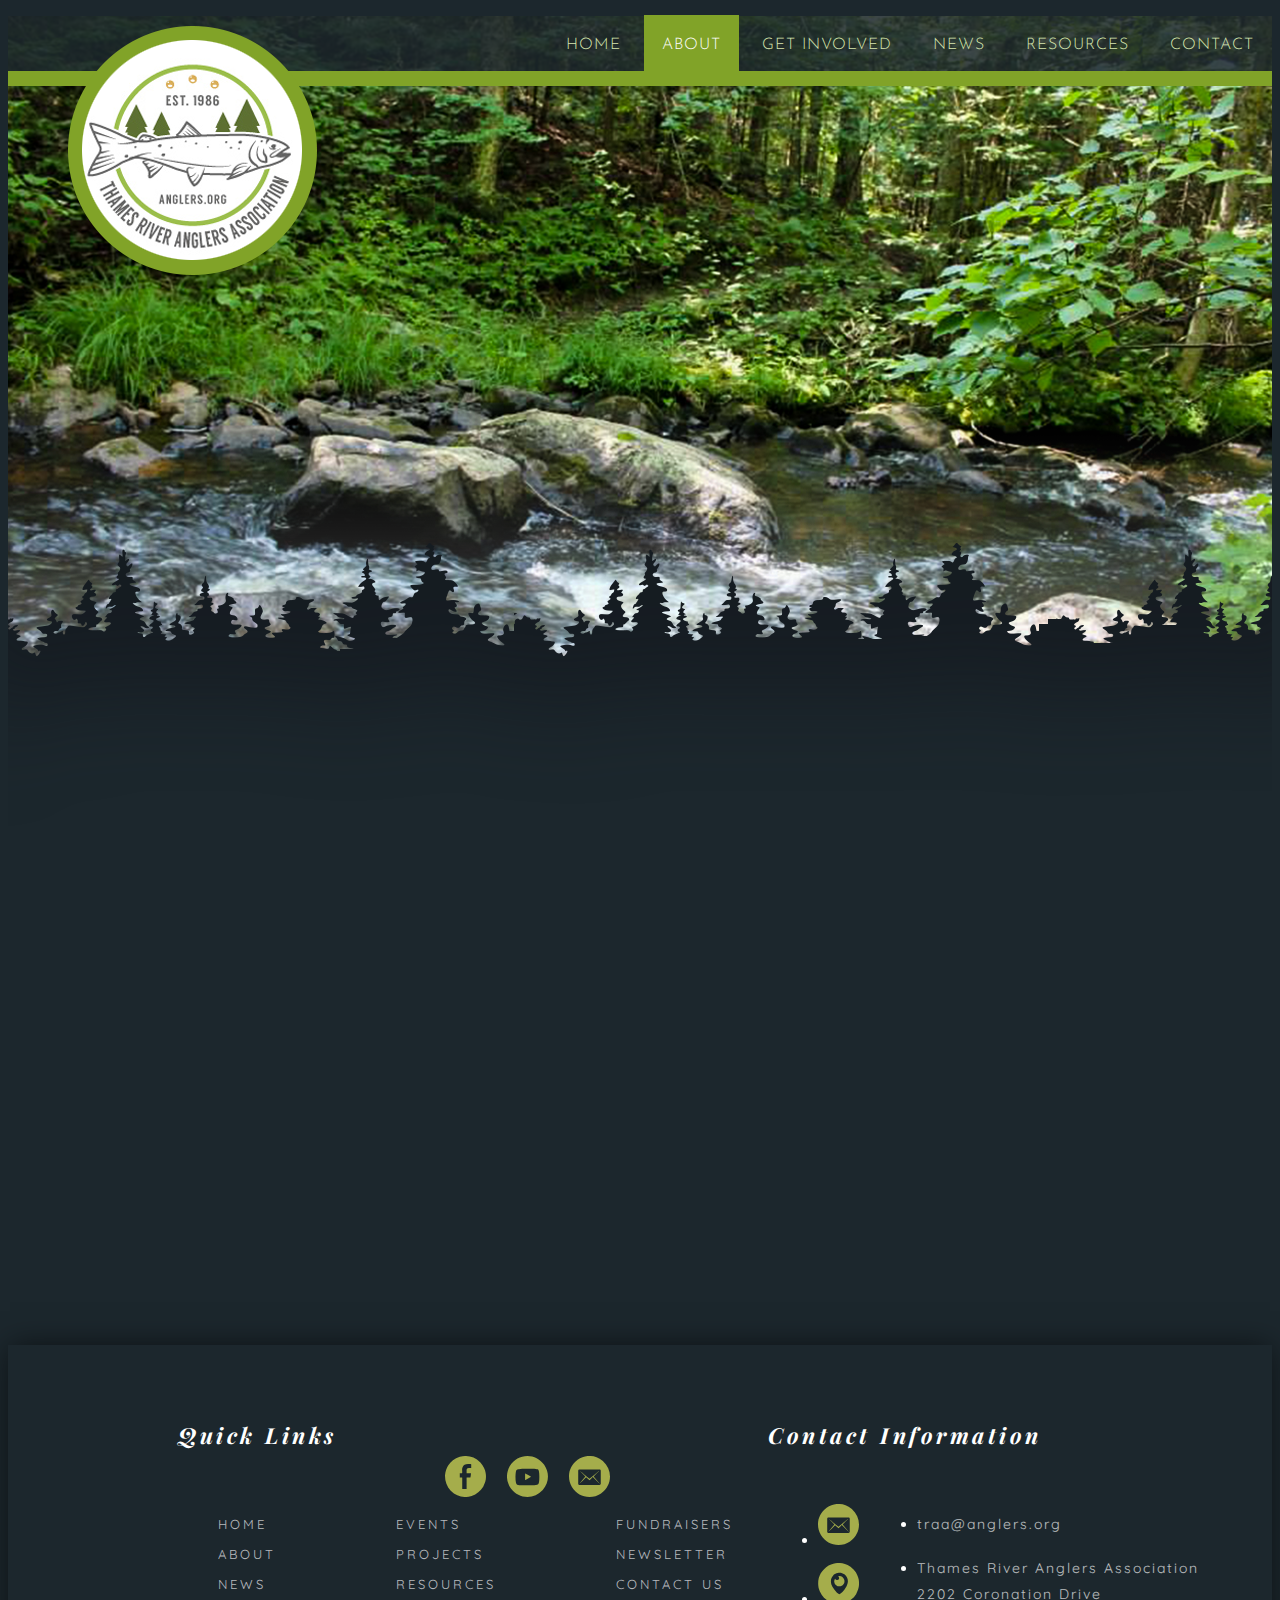
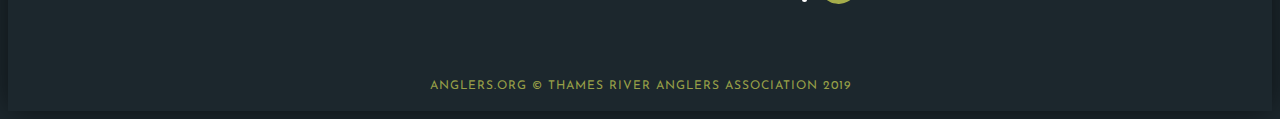
==== about.html @ 7fd0e1c6 "Merge pull request #3 from katehmay/dev.km.headerstyle" ====
<!DOCTYPE html>
<html lang="en">
<head>
  <meta charset="UTF-8">
  <meta name="viewport" content="width=device-width, initial-scale=1.0">
  <meta http-equiv="X-UA-Compatible" content="ie=edge">
  <title>Thames Rives Anglers Association</title>
  <link rel="stylesheet" href="css/reset.css">
  <link href="https://fonts.googleapis.com/css?family=Josefin+Sans:300,400|Montserrat:300,300i|Playfair+Display:400,400i|Quicksand&display=swap" rel="stylesheet">
  <link rel="stylesheet" href="css/main.css">
</head>
<body>
  <main id="wrapper">
    <header id="other-head">
      <div id="logo">
        <a href="index.html"><img src="images/anglers-logo.png" alt="Anglers logo"></a>
      </div>
      <nav id="mainnav">
        <ul>
          <li><a href="index.html">HOME</a><li>
          <li><a href="about.html" class="selected">ABOUT</a><li>
          <li><a href="get-involved.html">GET INVOLVED</a><li>
          <li><a href="news.html">NEWS</a><li>
          <li><a href="resources.html">RESOURCES</a><li>
          <li><a href="contact.html">CONTACT</a><li>
        </ul>
      </nav>
    </header>

    <section id="nextdiv">
      <p class="hidden">
        DELETE MEEEEEEE
      </p>
    </section>

    <footer id="footer" class="clear">
      <section id="footer-info">
        <section id="quicklinks">
          <h3>Quick Links</h3>
          <nav id="sub-social">
            <ul>
              <li><a href="https://www.facebook.com/groups/4TRAA/about/" target="_blank"><img src="images/social/sm-facebook.svg" alt="go to facebook page" width="41" height="41"></a></li>
              <li><a href="https://www.youtube.com/channel/UCSuwqQ-HzLQw-gylALz5YkA" target="_blank"><img src="images/social/sm-youtube.svg" alt="go to youtube page" width="41" height="41"></a></li>
              <li><a href="mailto: traa@anglers.org" target="_blank"><img src="images/social/sm-email.svg" alt="email us" width="41" height="41"></a></li>
            </ul>
          </nav>
          <nav id="sub-nav">
            <div id="sub-nav-1">
              <ul>
                <li><a href="index.html">HOME</a></li>
                <li><a href="about.html">ABOUT</a></li>
                <li><a href="news.html">NEWS</a></li>
              </ul>
            </div>
            <div id="sub-nav-2">
              <ul>
                <li><a href="#">EVENTS</a></li>
                <li><a href="get-involved.html">PROJECTS</a></li>
                <li><a href="resources.html">RESOURCES</a></li>
              </ul>
            </div>
            <div id="sub-nav-3">
              <ul>
                <li><a href="#">FUNDRAISERS</a></li>
                <li><a href="#">NEWSLETTER</a></li>
                <li><a href="contact.html">CONTACT US</a></li>
              </ul>
            </div>
          </nav>
        </section>
        <section id="sub-contact">
          <h3>Contact Information</h3>
          <div id="sub-contact-0">
            <div id="sub-contact-1">
              <ul>
                <li><a href="mailto: traa@anglers.org" target="_blank"><img src="images/social/sm-email.svg" height="41" width="41"></a></li>
                <li><a href="https://www.google.com/maps/place/790+Southdale+Rd+E,+London,+ON+N6E+1A8/@42.9455737,-81.2215785,17z/data=!3m1!4b1!4m5!3m4!1s0x882ef3b01c9e9983:0x84558efdb9f3a3a1!8m2!3d42.9455737!4d-81.2193898" target="blank"><img src="images/social/sm-address.svg" height="41" width="41"></a></li>
              </ul>
            </div>
            <div id="sub-contact-2">
              <ul>
                <li><p>traa@anglers.org</p></li>
                <li><p>Thames River Anglers Association<br>2202 Coronation Drive</p></li>
              </ul>
            </div>
          </div>
        </section>
      </section>
      <section id="copyright" class="clear">
        <p>ANGLERS.ORG © THAMES RIVER ANGLERS ASSOCIATION 2019</p>
      </section>

    </footer>
  </main>
  <script src="js/main.js"></script>
</body>
</html>
---- css/main.css ----
@import url('https://fonts.googleapis.com/css?family=Josefin+Sans:300,400|Montserrat:300,300i|Playfair+Display:400,400i|Quicksand&display=swap');

/*      DEFAULT STYLING      */

body{
font-family: 'Quicksand', sans-serif;
font-size:16px;
letter-spacing:1px;
line-height:26px;
background-color:#1c272d;
}

.hidden{
  visibility:hidden;
}

.clear {
  content: "";
  display: table;
  clear: both;
}

#wrapper{
  width:100%;
}

/*      MAIN TYPOGRAPHY STYLING      */

h1{
  text-align:center;
  font-family: 'Josefin Sans', sans-serif;
  color:#fff;
  font-size:33px;
  letter-spacing:3px;
  font-weight:300;
  padding-bottom:3px;
}

h2{
  text-align:center;
  font-family: 'Playfair Display', serif;
  font-size:24px;
  line-height:32px;
  letter-spacing:4px;
  color:#fff;
  padding-top:5px;
  padding-bottom:35px;
}

.h2-italics{font-style:italic;}

h3{
  font-family: 'Playfair Display', serif;
  color:#fff;
  font-size:22px;
  letter-spacing:3.5px;
  font-style:italic;
}

.drop-cap{
  font-family: 'Playfair Display', serif;
  color:#6a757b;
  font-size:88px;
  line-height:70px;
  float:left;
  margin:0 10px 0 0;
}

#mainnav a, #mainnav a:visited{
  font-family:'Josefin Sans', sans-serif;
  font-weight:300;
  color:#d8e7af;
  text-decoration:none;
  padding-top:22px;
  padding-bottom:18px;
  padding-left:18px;
  padding-right:18px;
  margin:0;
}

#mainnav a:hover{
  color:#fff;
  background-color:rgba(129, 163, 40, .65);
  transition: 0.5s;
}

#mainnav a.selected{
  color:#fff;
  background-color:#81a328;
}

#sub-nav a{
  text-decoration:none;
  font-size:13px;
  letter-spacing:3px;
  line-height:30px;
  color:#dfdfe0;
  opacity:0.8;
}

#sub-nav a:hover{
  opacity:1;
  transition:0.5s
}

/*      HEADER STYLING      */

#index-head{
  background-image:url('../images/index-header-img.png');
  background-position: center;
  background-repeat: no-repeat;
  background-size: cover;
  height:1055px;
}

#other-head{
  background-image:url('../images/other-header-img.png');
  background-position: center;
  background-repeat: no-repeat;
  background-size: cover;
  height:813px;
}

#logo{
  margin-top:10px;
  margin-left:60px;
  margin-bottom:55px;
  float:left;
}
#mainnav{
  height:55px;
  background-color: rgba(28, 39, 45, .85);
  border-bottom-style: solid;
  border-bottom-width:15px;
  border-bottom-color:#81a328;
}

#mainnav ul{
  text-align:right;
  padding-top:14px;
  padding-bottom:11px;
}

#mainnav li{
  display:inline;
}

#tagline{
  margin:0 auto;
  height:265px;
  width:900px;
  margin-bottom:95px;
  background-color:rgb(2, 87, 80, .85);
  -webkit-box-shadow: 0px 0px 20px -2px rgba(0,0,0,0.8);
  -moz-box-shadow: 0px 0px 20px -2px rgba(0,0,0,0.8);
  box-shadow: 0px 0px 20px -2px rgba(0,0,0,0.8);
}

#tagline-info{
  margin:18px;
  padding-top:40px;
  border-style:dashed;
  border-width:2px;
  border-color:#7aa5a2;
}

#tag-body{
  font-family:'Montserrat', sans-serif;
  font-style:italic;
  color:#b9c7c4;
  margin:0 auto;
  width:675px;
  text-align:center;
  padding-bottom:30px;
}

#nextdiv{
  height:500px;
}

#footer{
  width:100%;
  height:325px;
  background-color:#1c272d;
  -webkit-box-shadow: 0px 0px 30px -2px rgba(0,0,0,0.6);
  -moz-box-shadow: 0px 0px 30px -2px rgba(0,0,0,0.6);
  box-shadow: 0px 0px 30px -2px rgba(0,0,0,0.6);
}

#footer-info{  display:flex; }

#quicklinks{
  width:440px;
  margin-left:170px;
  margin-top:55px;
}

#sub-social{
  margin-top:-30px;
  float:right;
}

#sub-social li{
  display:inline;
  padding-right:8px;
  padding-left:8px;
}

#sub-social a:hover, #sub-contact a:hover{
  opacity:0.5;
  transition:0.5s;
}

#sub-nav{
  margin-top:45px;
  display:flex;
}

#sub-nav li{
  display:inline;
}

#sub-nav-1, #sub-nav-2{
  padding-right:80px;
}

#sub-contact{
  margin-top:55px;
  margin-left:150px;
}

#sub-contact-0{
  display:flex;
}

#sub-contact p{
  opacity:0.7;
}

#sub-contact-1 ul{
  margin-top:34px;
  margin-left:10px;
}
#sub-contact-0 ul{
  font-size:14px;
  letter-spacing:2px;
  color:#fff;
}

#sub-contact-2 ul{
  margin-top:41px;
  margin-left:18px;
}
#sub-contact-1 li{
  margin-bottom:10px;
}
#sub-contact-2 li{
  margin-bottom:18px;
}

#copyright{
  margin:0 auto;
  margin-top:35px;
  text-align:center;
  width:900px;
  font-family:'Josefin Sans', sans-serif;
  font-size:12px;
  color:#a5ad4b;
  opacity:0.9;
}
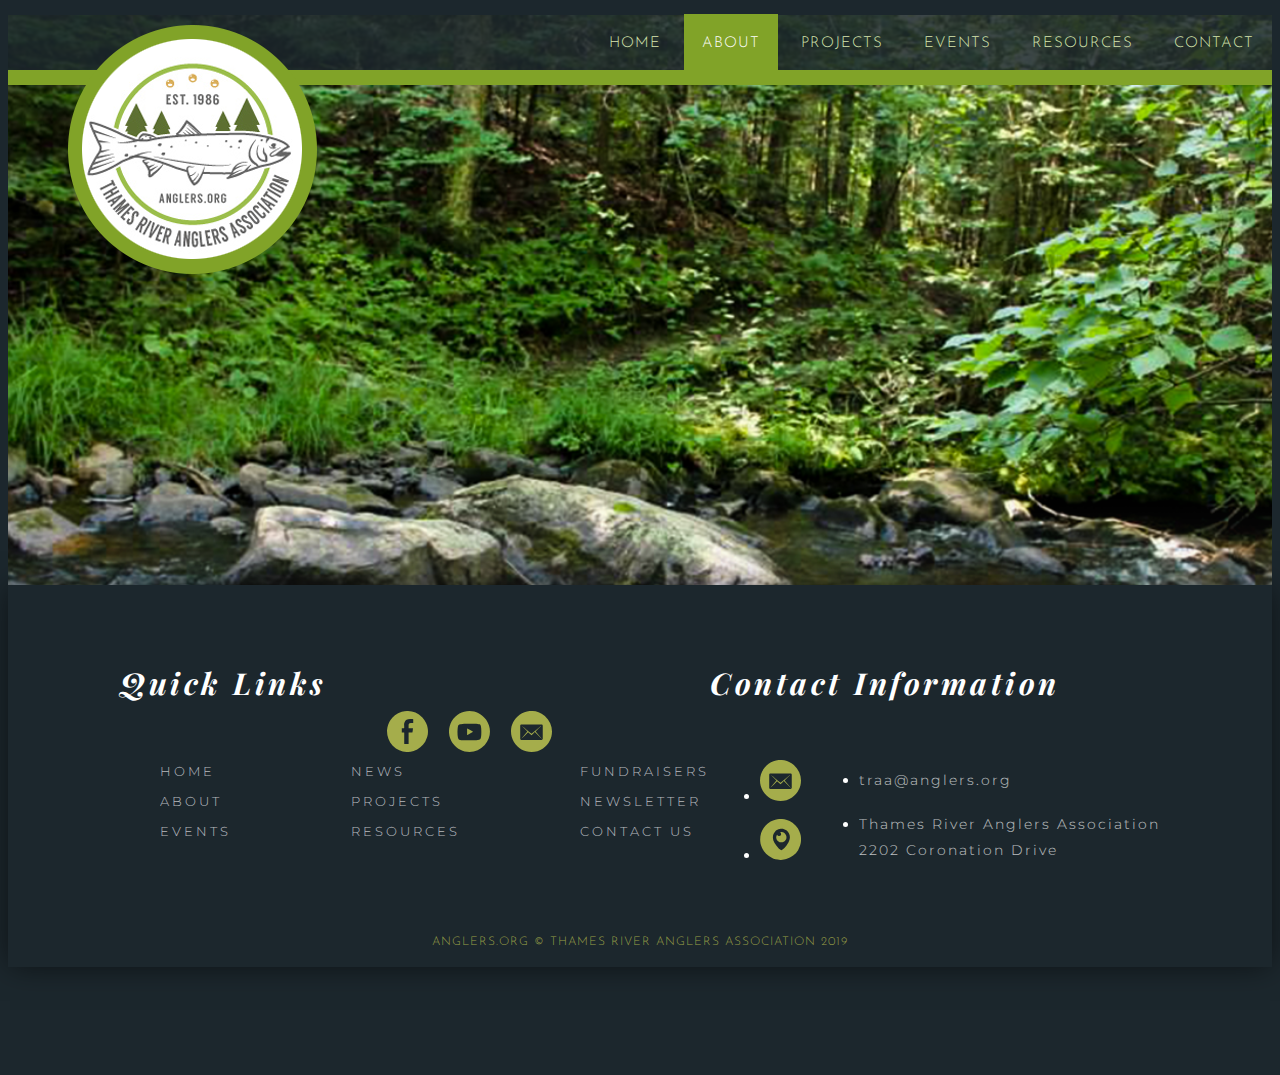
==== commit ed3e9b5a: "Merge pull request #8 from katehmay/dev.km.resources" ====
--- a/about.html
+++ b/about.html
@@ -4,28 +4,30 @@
   <meta charset="UTF-8">
   <meta name="viewport" content="width=device-width, initial-scale=1.0">
   <meta http-equiv="X-UA-Compatible" content="ie=edge">
-  <title>Thames Rives Anglers Association</title>
+  <title>Thames River Anglers Association</title>
   <link rel="stylesheet" href="css/reset.css">
-  <link href="https://fonts.googleapis.com/css?family=Josefin+Sans:300,400|Montserrat:300,300i|Playfair+Display:400,400i|Quicksand&display=swap" rel="stylesheet">
+  <link href="https://fonts.googleapis.com/css?family=Josefin+Sans:300,400|Montserrat:300,300i,400|Playfair+Display:400,400i&display=swap" rel="stylesheet">
   <link rel="stylesheet" href="css/main.css">
 </head>
+
 <body>
   <main id="wrapper">
-    <header id="other-head">
-      <div id="logo">
-        <a href="index.html"><img src="images/anglers-logo.png" alt="Anglers logo"></a>
-      </div>
-      <nav id="mainnav">
-        <ul>
-          <li><a href="index.html">HOME</a><li>
-          <li><a href="about.html" class="selected">ABOUT</a><li>
-          <li><a href="get-involved.html">GET INVOLVED</a><li>
-          <li><a href="news.html">NEWS</a><li>
-          <li><a href="resources.html">RESOURCES</a><li>
-          <li><a href="contact.html">CONTACT</a><li>
-        </ul>
-      </nav>
-    </header>
+    <h1 class="hidden">Thames River Anglers Association</h1>
+    <div id="header-wrapper">
+      <header id="other-head">
+        <div id="logo">
+          <a href="index.html"><img src="images/anglers-logo.png" alt="Anglers logo"></a>
+        </div>
+        <nav id="mainnav">
+          <ul>
+            <li><a href="index.html">HOME</a></li>
+            <li><a href="about.html" class="selected">ABOUT</a></li>
+            <li><a href="projects.html">PROJECTS</a></li>
+            <li><a href="events.html">EVENTS</a></li>
+            <li><a href="resources.html">RESOURCES</a></li>
+            <li><a href="contact.html">CONTACT</a></li>
+          </ul>
+        </nav>
 
     <section id="nextdiv">
       <p class="hidden">
@@ -34,10 +36,13 @@
     </section>
 
     <footer id="footer" class="clear">
+      <h1 class="hidden">Footer</h1>
       <section id="footer-info">
+        <h1 class="hidden">sFooter Information</h1>
         <section id="quicklinks">
           <h3>Quick Links</h3>
           <nav id="sub-social">
+            <h1 class="hidden">Social Footer Nav</h1>
             <ul>
               <li><a href="https://www.facebook.com/groups/4TRAA/about/" target="_blank"><img src="images/social/sm-facebook.svg" alt="go to facebook page" width="41" height="41"></a></li>
               <li><a href="https://www.youtube.com/channel/UCSuwqQ-HzLQw-gylALz5YkA" target="_blank"><img src="images/social/sm-youtube.svg" alt="go to youtube page" width="41" height="41"></a></li>
@@ -45,17 +50,18 @@
             </ul>
           </nav>
           <nav id="sub-nav">
+            <h1 class="hidden">Pages Footer Nav</h1>
             <div id="sub-nav-1">
               <ul>
                 <li><a href="index.html">HOME</a></li>
                 <li><a href="about.html">ABOUT</a></li>
-                <li><a href="news.html">NEWS</a></li>
+                <li><a href="events.html">EVENTS</a></li>
               </ul>
             </div>
             <div id="sub-nav-2">
               <ul>
-                <li><a href="#">EVENTS</a></li>
-                <li><a href="get-involved.html">PROJECTS</a></li>
+                <li><a href="#">NEWS</a></li>
+                <li><a href="projects.html">PROJECTS</a></li>
                 <li><a href="resources.html">RESOURCES</a></li>
               </ul>
             </div>
@@ -87,9 +93,9 @@
         </section>
       </section>
       <section id="copyright" class="clear">
+        <h1 class="hidden">Copyright</h1>
         <p>ANGLERS.ORG © THAMES RIVER ANGLERS ASSOCIATION 2019</p>
       </section>
-
     </footer>
   </main>
   <script src="js/main.js"></script>
--- a/css/main.css
+++ b/css/main.css
@@ -1,18 +1,17 @@
-@import url('https://fonts.googleapis.com/css?family=Josefin+Sans:300,400|Montserrat:300,300i|Playfair+Display:400,400i|Quicksand&display=swap');
+@import url('https://fonts.googleapis.com/css?family=Josefin+Sans:300,400|Montserrat:300,300i,700|Playfair+Display:300,300i,400,400i&display=swap');
 
 /*      DEFAULT STYLING      */
 
 body{
-font-family: 'Quicksand', sans-serif;
-font-size:16px;
+font-family: 'Montserrat', sans-serif;
+font-size:15px;
+font-weight:300;
 letter-spacing:1px;
 line-height:26px;
 background-color:#1c272d;
 }
 
-.hidden{
-  visibility:hidden;
-}
+.hidden{ display:none; }
 
 .clear {
   content: "";
@@ -20,9 +19,7 @@
   clear: both;
 }
 
-#wrapper{
-  width:100%;
-}
+#wrapper{ width:100%; background-color:#fff;}
 
 /*      MAIN TYPOGRAPHY STYLING      */
 
@@ -30,16 +27,16 @@
   text-align:center;
   font-family: 'Josefin Sans', sans-serif;
   color:#fff;
-  font-size:33px;
+  font-size:36px;
   letter-spacing:3px;
   font-weight:300;
-  padding-bottom:3px;
+  padding-bottom:10px;
 }
 
 h2{
   text-align:center;
   font-family: 'Playfair Display', serif;
-  font-size:24px;
+  font-size:28px;
   line-height:32px;
   letter-spacing:4px;
   color:#fff;
@@ -47,14 +44,23 @@
   padding-bottom:35px;
 }
 
-.h2-italics{font-style:italic;}
+.h2-italics{ font-style:italic; }
 
 h3{
+  text-align:center;
   font-family: 'Playfair Display', serif;
-  color:#fff;
-  font-size:22px;
+  color:#1c272d;
+  font-size:36px;
+  letter-spacing:3.5px;
+}
+
+h4{
+  font-family: 'Playfair Display', serif;
+  color:#1c272d;
+  font-size:30px;
   letter-spacing:3.5px;
   font-style:italic;
+  margin-bottom:25px;
 }
 
 .drop-cap{
@@ -66,28 +72,368 @@
   margin:0 10px 0 0;
 }
 
+.aside-txt{
+  color:#fff;
+  font-size:18px;
+  font-family:'Montserrat', sans-serif;
+  font-style:italic;
+  letter-spacing:2px;
+  line-height:29px;
+}
+
+a, a:link, a:visited, a:hover{ color:#71bdb6; text-decoration:none; }
+
+.traa-button{
+  margin-top:25px;
+  margin-bottom:25px;
+  width:130px;
+  height:35px;
+  background-color:#81a328;
+  font-family:'Montserrat', sans-serif;
+  font-size:14px;
+  font-weight:700;
+  letter-spacing:1px;
+  border:none;
+  color:#fff;
+}
+
+.traa-button:hover{ transition:0.5s; background-color:#01675f; }
+
+#newsletter-button{
+  margin-top:25px;
+  margin-bottom:25px;
+  width:210px;
+  height:70px;
+  background-color:#81a328;
+  font-family:'Josefin Sans', sans-serif;
+  font-size:24px;
+  letter-spacing:2px;
+  border:none;
+  color:#fff;
+}
+
+#newsletter-button:hover{ transition:0.5s; background-color:#01675f; }
+
+/*              MAIN HEADER HERE               */
+
+#index-head{
+  background-image:url('../images/index-header-img.png');
+  background-position: center;
+  background-repeat: no-repeat;
+  background-size: cover;
+  height:1055px;
+}
+
+#other-head{
+  background-image:url('../images/other-header-img.png');
+  background-position: center;
+  background-repeat: no-repeat;
+  background-size: cover;
+}
+
+#header-wrapper{ background-color:#1c272d; padding-bottom:100px; }
+
+#logo{ margin:10px 0 55px 60px; float:left; }
+
+#mainnav{
+  height:55px;
+  background-color: rgba(28, 39, 45, .85);
+  border-bottom-style: solid;
+  border-bottom-width:15px;
+  border-bottom-color:#81a328;
+}
+
 #mainnav a, #mainnav a:visited{
   font-family:'Josefin Sans', sans-serif;
   font-weight:300;
   color:#d8e7af;
   text-decoration:none;
-  padding-top:22px;
-  padding-bottom:18px;
-  padding-left:18px;
-  padding-right:18px;
+  padding:22px 18px 19px 18px;
   margin:0;
+  opacity:1;
 }
 
 #mainnav a:hover{
   color:#fff;
-  background-color:rgba(129, 163, 40, .65);
+  background-color:rgba(129, 163, 40, .85);
   transition: 0.5s;
 }
 
-#mainnav a.selected{
-  color:#fff;
+#mainnav a.selected{ color:#fff; background-color:#81a328; }
+
+#mainnav ul{
+  text-align:right;
+  padding-top:14px;
+  padding-bottom:11px;
+}
+
+#mainnav li{ display:inline; }
+
+#page-info-bg{
+  margin:0 auto;
+  width:900px;
+  background-color:rgb(2, 87, 80, .85);
+  -webkit-box-shadow: 0px 0px 20px -2px rgba(0,0,0,0.8);
+  -moz-box-shadow: 0px 0px 20px -2px rgba(0,0,0,0.8);
+  box-shadow: 0px 0px 20px -2px rgba(0,0,0,0.8);
+}
+
+#page-info{
+  margin:18px;
+  padding-top:40px;
+  border-style:dashed;
+  border-width:2px;
+  border-color:#7aa5a2;
+}
+
+#page-body{
+  font-family:'Montserrat', sans-serif;
+  font-style:italic;
+  color:#b9c7c4;
+  margin:0 auto;
+  width:675px;
+  text-align:center;
+  padding-bottom:30px;
+}
+
+#nextdiv{ height:500px; }
+
+
+/*          EVENTS PAGE STARTS HERE        */
+
+#events-upcoming{
+  margin:0 auto;
+  width:1150px;
+  background-color:#fff;
+  padding-top:50px;
+}
+
+#events-new{
+  margin:0 auto;
+  margin-top:70px;
+  width:1050px;
+  display:flex;
+  flex-wrap:wrap;
+  justify-content:space-between;
+}
+
+#events-new .aside-txt{
+  color:#000;
+  font-size:14px;
+  margin-bottom:15px;
+}
+
+.events{ width:500px; margin-bottom:80px; }
+
+.events-img{ margin-bottom:25px; text-align:center; }
+
+.events-txt{ padding-left:30px; padding-right:10px; }
+
+.events-past-h3{
+  padding-top:70px;
+  padding-bottom:70px;
+  background-color:#1a4351;
+}
+
+.events-past-h3 h3{ color:#fff; }
+
+.events-past-nav{
+  text-align:center;
   background-color:#81a328;
-}
+  padding-top:25px;
+  padding-bottom:25px;
+}
+
+.events-past-nav li{
+  padding-left:30px;
+  padding-right:30px;
+  display:inline;
+}
+
+.events-past-nav a, a:visited, a:after{
+  font-family:'Josefin Sans', sans-serif;
+  font-size:20px;
+  letter-spacing:1px;
+  color:#fff;
+  text-decoration:none;
+}
+
+.events-past-nav a:hover{ opacity:0.5; transition:0.3s; }
+
+.past-column{
+  margin:0 auto;
+  padding-top:85px;
+  width:980px;
+  display:flex;
+  flex-wrap:wrap;
+  justify-content:center;
+}
+
+.past-img{ width:400px; height:290px; }
+
+.past-txt{ width:515px; margin:0 15px 65px 30px; }
+
+#events-past .aside-txt{
+  color:#000;
+  font-size:14px;
+  margin-bottom:15px;
+  margin-top:-5px;
+}
+
+/*          RESOURCES PAGE STARTS HERE        */
+
+.resources p{ padding-top:15px; padding-bottom:15px;}
+
+.resources a,.resources a:link, .resources a:visited {
+  color:#00746b;
+  font-size:17px;
+  text-decoration:underline;
+  text-underline-position:under;
+}
+
+.resources a:hover{ transition:none; color:#71bdb6;}
+
+.resources h2 {
+  color:#1c272d;
+  text-align:left;
+  font-style:italic;
+}
+
+#resource-conserve{
+  margin:0 auto;
+  width:850px;
+  background-color:#fff;
+  padding:50px 150px 30px 150px;
+}
+
+#resource-fishing{
+  margin:0 auto;
+  width:850px;
+  background-color:#fff;
+  padding:0 150px 25px 150px;
+}
+
+#resources-links{
+  margin:0 auto;
+  padding-top:15px;
+  padding-bottom:50px;
+  width:1050px;
+  display:flex;
+  justify-content:space-between;
+}
+
+#resource-authorities, #resource-governmental, #resource-retailers{ width:300px; margin:0 auto;}
+
+#resource-nl-info{
+  background-color:#1c272d;
+  padding-top:80px;
+  padding-bottom:60px;
+}
+
+#resource-newsletter{
+  background-image:url('../images/newsletter-bg.jpg');
+  background-size:cover;
+  background-repeat:no-repeat;
+  text-align:center;
+  height:260px;
+  padding-top:85px;
+  padding-bottom:60px;
+}
+
+#resource-nl-past{
+  margin:0 auto;
+  width:1050px;
+  padding:60px 0 60px 0;
+}
+
+#resource-nl-past h2{ color:#1c272d; padding-bottom:30px;}
+
+#resource-nl-past p{
+  margin:0 auto;
+  width:700px;
+  text-align:center;
+}
+
+#resource-nl-archive{
+  width:1050px;
+  display:flex;
+  justify-content:space-between;
+  flex-wrap:wrap;
+}
+
+.newsletter-archive{
+  padding-top:60px;
+}
+
+.newsletter-archive h5{
+  text-align:center;
+  font-style:'Montserrat', sans-serif;
+  font-size:20px;
+  color:#fff;
+  background-color:#1c272d;
+  width:318px;
+  padding-top:5px;
+  padding-bottom:5px;
+}
+
+#nl-arch-links{
+  font-style:'Montserrat', sans-serif;
+  font-size:17px;
+  color:#fff;
+  background-color:#00746b;
+  padding:20px 35px 20px 35px;
+  margin-top:10px;
+  margin-bottom:10px;
+  float:left;
+}
+
+#nl-arch-links a{ color:#fff; }
+#nl-arch-links a:hover{ opacity:0.5; transition:0.5s; }
+
+.nl-short-1{ width:59px; }
+.nl-short-2{ width:119px; }
+.nl-long{ width:248px; }
+
+/*          FOOTER BEGINS HERE        */
+
+#footer{
+  margin:0 auto;
+  width:100%;
+  height:325px;
+  background-color:#1c272d;
+  -webkit-box-shadow: 0px 0px 30px -2px rgba(0,0,0,0.6);
+  -moz-box-shadow: 0px 0px 30px -2px rgba(0,0,0,0.6);
+  box-shadow: 0px 0px 30px -2px rgba(0,0,0,0.6);
+}
+
+#footer h3{
+  text-align:left;
+  font-family: 'Playfair Display', serif;
+  color:#fff;
+  font-size:30px;
+  letter-spacing:3.5px;
+  font-style:italic;
+}
+
+#footer-info{
+  margin:0 auto;
+  display:flex;
+  justify-content:center;
+}
+
+#quicklinks{ width:440px; margin-top:55px; }
+
+#sub-social{ margin-top:-30px; float:right; }
+
+#sub-social li{
+  display:inline;
+  padding-right:8px;
+  padding-left:8px;
+}
+
+#sub-social a:hover, #sub-contact a:hover{ opacity:0.5; transition:0.5s; }
+
+#sub-nav{   margin-top:45px; display:flex; }
 
 #sub-nav a{
   text-decoration:none;
@@ -98,165 +444,31 @@
   opacity:0.8;
 }
 
-#sub-nav a:hover{
-  opacity:1;
-  transition:0.5s
-}
-
-/*      HEADER STYLING      */
-
-#index-head{
-  background-image:url('../images/index-header-img.png');
-  background-position: center;
-  background-repeat: no-repeat;
-  background-size: cover;
-  height:1055px;
-}
-
-#other-head{
-  background-image:url('../images/other-header-img.png');
-  background-position: center;
-  background-repeat: no-repeat;
-  background-size: cover;
-  height:813px;
-}
-
-#logo{
-  margin-top:10px;
-  margin-left:60px;
-  margin-bottom:55px;
-  float:left;
-}
-#mainnav{
-  height:55px;
-  background-color: rgba(28, 39, 45, .85);
-  border-bottom-style: solid;
-  border-bottom-width:15px;
-  border-bottom-color:#81a328;
-}
-
-#mainnav ul{
-  text-align:right;
-  padding-top:14px;
-  padding-bottom:11px;
-}
-
-#mainnav li{
-  display:inline;
-}
-
-#tagline{
-  margin:0 auto;
-  height:265px;
-  width:900px;
-  margin-bottom:95px;
-  background-color:rgb(2, 87, 80, .85);
-  -webkit-box-shadow: 0px 0px 20px -2px rgba(0,0,0,0.8);
-  -moz-box-shadow: 0px 0px 20px -2px rgba(0,0,0,0.8);
-  box-shadow: 0px 0px 20px -2px rgba(0,0,0,0.8);
-}
-
-#tagline-info{
-  margin:18px;
-  padding-top:40px;
-  border-style:dashed;
-  border-width:2px;
-  border-color:#7aa5a2;
-}
-
-#tag-body{
-  font-family:'Montserrat', sans-serif;
-  font-style:italic;
-  color:#b9c7c4;
-  margin:0 auto;
-  width:675px;
-  text-align:center;
-  padding-bottom:30px;
-}
-
-#nextdiv{
-  height:500px;
-}
-
-#footer{
-  width:100%;
-  height:325px;
-  background-color:#1c272d;
-  -webkit-box-shadow: 0px 0px 30px -2px rgba(0,0,0,0.6);
-  -moz-box-shadow: 0px 0px 30px -2px rgba(0,0,0,0.6);
-  box-shadow: 0px 0px 30px -2px rgba(0,0,0,0.6);
-}
-
-#footer-info{  display:flex; }
-
-#quicklinks{
-  width:440px;
-  margin-left:170px;
-  margin-top:55px;
-}
-
-#sub-social{
-  margin-top:-30px;
-  float:right;
-}
-
-#sub-social li{
-  display:inline;
-  padding-right:8px;
-  padding-left:8px;
-}
-
-#sub-social a:hover, #sub-contact a:hover{
-  opacity:0.5;
-  transition:0.5s;
-}
-
-#sub-nav{
-  margin-top:45px;
-  display:flex;
-}
-
-#sub-nav li{
-  display:inline;
-}
-
-#sub-nav-1, #sub-nav-2{
-  padding-right:80px;
-}
-
-#sub-contact{
-  margin-top:55px;
-  margin-left:150px;
-}
-
-#sub-contact-0{
-  display:flex;
-}
-
-#sub-contact p{
-  opacity:0.7;
-}
-
-#sub-contact-1 ul{
-  margin-top:34px;
-  margin-left:10px;
-}
+#sub-nav a:hover{ opacity:1; transition:0.5s; }
+
+#sub-nav li{ display:inline; }
+
+#sub-nav-1, #sub-nav-2{ padding-right:80px; }
+
+#sub-contact{ margin-top:55px; margin-left:150px; }
+
+#sub-contact-0{ display:flex; }
+
+#sub-contact p{ opacity:0.7; }
+
+#sub-contact-1 ul{ margin-top:34px; margin-left:10px; }
+
 #sub-contact-0 ul{
   font-size:14px;
   letter-spacing:2px;
   color:#fff;
 }
 
-#sub-contact-2 ul{
-  margin-top:41px;
-  margin-left:18px;
-}
-#sub-contact-1 li{
-  margin-bottom:10px;
-}
-#sub-contact-2 li{
-  margin-bottom:18px;
-}
+#sub-contact-2 ul{ margin-top:41px; margin-left:18px; }
+
+#sub-contact-1 li{ margin-bottom:10px; }
+
+#sub-contact-2 li{ margin-bottom:18px; }
 
 #copyright{
   margin:0 auto;
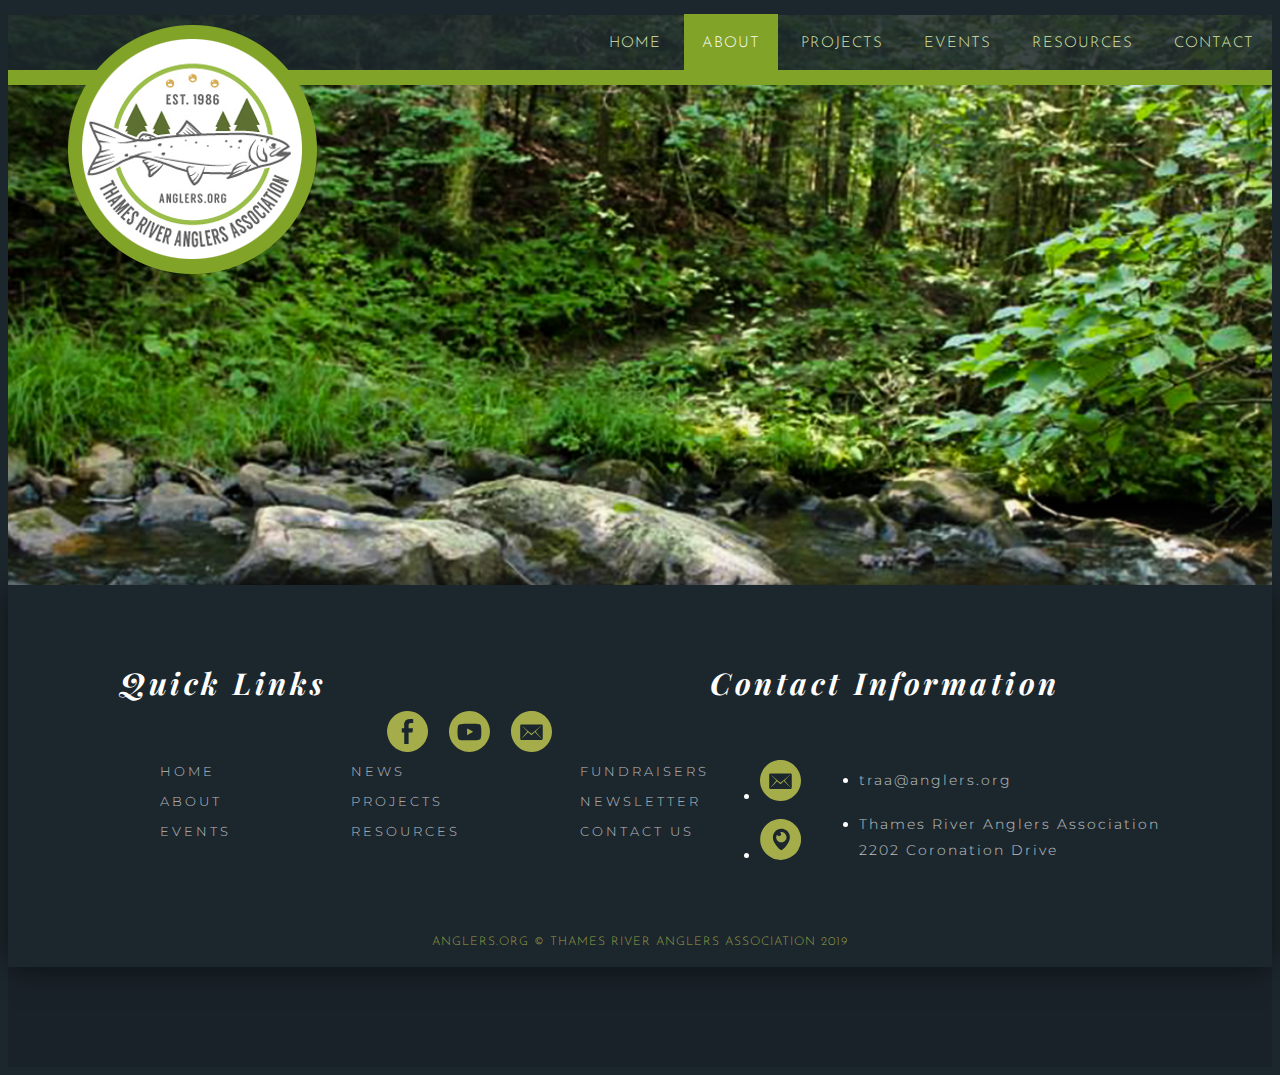
==== commit c67f79b7: "Coded the Index page" ====
--- a/about.html
+++ b/about.html
@@ -38,7 +38,7 @@
     <footer id="footer" class="clear">
       <h1 class="hidden">Footer</h1>
       <section id="footer-info">
-        <h1 class="hidden">sFooter Information</h1>
+        <h1 class="hidden">Footer Information</h1>
         <section id="quicklinks">
           <h3>Quick Links</h3>
           <nav id="sub-social">
@@ -46,7 +46,7 @@
             <ul>
               <li><a href="https://www.facebook.com/groups/4TRAA/about/" target="_blank"><img src="images/social/sm-facebook.svg" alt="go to facebook page" width="41" height="41"></a></li>
               <li><a href="https://www.youtube.com/channel/UCSuwqQ-HzLQw-gylALz5YkA" target="_blank"><img src="images/social/sm-youtube.svg" alt="go to youtube page" width="41" height="41"></a></li>
-              <li><a href="mailto: traa@anglers.org" target="_blank"><img src="images/social/sm-email.svg" alt="email us" width="41" height="41"></a></li>
+              <li><a href="mailto:traa@anglers.org" target="_blank"><img src="images/social/sm-email.svg" alt="email us" width="41" height="41"></a></li>
             </ul>
           </nav>
           <nav id="sub-nav">
@@ -79,8 +79,8 @@
           <div id="sub-contact-0">
             <div id="sub-contact-1">
               <ul>
-                <li><a href="mailto: traa@anglers.org" target="_blank"><img src="images/social/sm-email.svg" height="41" width="41"></a></li>
-                <li><a href="https://www.google.com/maps/place/790+Southdale+Rd+E,+London,+ON+N6E+1A8/@42.9455737,-81.2215785,17z/data=!3m1!4b1!4m5!3m4!1s0x882ef3b01c9e9983:0x84558efdb9f3a3a1!8m2!3d42.9455737!4d-81.2193898" target="blank"><img src="images/social/sm-address.svg" height="41" width="41"></a></li>
+                <li><a href="mailto:traa@anglers.org" target="_blank"><img src="images/social/sm-email.svg" height="41" width="41" alt="email icon"></a></li>
+                <li><a href="https://www.google.com/maps/place/790+Southdale+Rd+E,+London,+ON+N6E+1A8/@42.9455737,-81.2215785,17z/data=!3m1!4b1!4m5!3m4!1s0x882ef3b01c9e9983:0x84558efdb9f3a3a1!8m2!3d42.9455737!4d-81.2193898" target="blank"><img src="images/social/sm-address.svg" alt="location icon" height="41" width="41"></a></li>
               </ul>
             </div>
             <div id="sub-contact-2">
--- a/css/main.css
+++ b/css/main.css
@@ -99,7 +99,7 @@
 
 .traa-button:hover{ transition:0.5s; background-color:#01675f; }
 
-#newsletter-button{
+.newsletter-button{
   margin-top:25px;
   margin-bottom:25px;
   width:210px;
@@ -112,7 +112,7 @@
   color:#fff;
 }
 
-#newsletter-button:hover{ transition:0.5s; background-color:#01675f; }
+.newsletter-button:hover{ transition:0.5s; background-color:#01675f; }
 
 /*              MAIN HEADER HERE               */
 
@@ -131,7 +131,9 @@
   background-size: cover;
 }
 
-#header-wrapper{ background-color:#1c272d; padding-bottom:100px; }
+#index-header-wrapper { background-color:#1c272d; }
+
+#header-wrapper{ background-color:#192228; padding-bottom:100px; }
 
 #logo{ margin:10px 0 55px 60px; float:left; }
 
@@ -196,8 +198,457 @@
   padding-bottom:30px;
 }
 
+#tagline{
+  margin:0 auto;
+  height:265px;
+  width:900px;
+  margin-bottom:95px;
+  background-color: #cccccc;
+  background-color:rgb(2, 87, 80, .85);
+  -webkit-box-shadow: 0px 0px 20px -2px rgba(0,0,0,0.8);
+  -moz-box-shadow: 0px 0px 20px -2px rgba(0,0,0,0.8);
+  box-shadow: 0px 0px 20px -2px rgba(0,0,0,0.8);
+}
+
+#tagline-info{
+  margin:18px;
+  padding-top:40px;
+  border-style:dashed;
+  border-width:2px;
+  border-color:#7aa5a2;
+}
+
+#tag-body{
+  font-family:'Montserrat', sans-serif;
+  font-style:italic;
+  /*color:#b9c7c4;*/
+  color: #fff;
+  margin:0 auto;
+  width:675px;
+  text-align:center;
+  padding-bottom:30px;
+}
+
 #nextdiv{ height:500px; }
 
+/*          HOME PAGE STARTS HERE        */
+/*          CALL TO ACTION               */
+#call-to-action {
+  width: 1062px;
+  height: 339px;
+  position: absolute;
+  left: 0;
+  right: 0;
+  margin-left: auto;
+  margin-right: auto;
+  margin-top: -350px;
+  display: flex;
+  flex-direction: row;
+}
+
+.call-to-action-Cont {
+  padding-top: 50px;
+  padding-bottom: 20px;
+  padding-left: 40px;
+  padding-right: 40px;
+  text-align: center;
+}
+
+.call-to-action-Cont h2 {
+  padding-bottom: 20px !important;
+}
+
+.call-to-action-Cont p {
+  color: #ffffff;
+}
+
+.call-to-action p {
+  text-align: center;
+}
+
+#cta-donate {
+  background-color: #007236;
+}
+
+#cta-membership {
+  background-color: #81a328;
+}
+
+#cta-involvement {
+  background-color: #00746b;
+}
+
+.button {
+  width: 151px;
+  height: 43px;
+  margin: 0 auto;
+  margin-top: 20px;
+  background-color: #acacac;
+  border: none;
+}
+
+.button a {
+  font-family: 'Montserrat', sans-serif;
+  font-size: 14px;
+  font-weight: 700;
+  line-height: 26px;
+  letter-spacing: 1px;
+  text-decoration: none;
+  color: #ffffff;
+  border: 0 !important;
+  outline: 0;
+}
+
+.cta-button {
+  background-color: #477623;
+}
+/*          ABOUT SECTION               */
+#about {
+  width: 100%;
+  height: 550px;
+  padding-top: 80px;
+  background-color: #1c272d;
+}
+
+.about-Cont {
+  width: 824px;
+  height: 371px;
+  margin: 0 auto;
+  display: flex;
+  flex-direction: row;
+  justify-content: space-between;
+}
+
+.about-img {
+  width: 421px;
+  height: 372px;
+  background-color: #dcdcdc;
+}
+
+.about-txt {
+  width: 365px;
+  height: 304px;
+}
+
+.about-txt p {
+  color: #ffffff;
+}
+
+/*.about-txt p:first-letter {
+  color: #cccccc;
+  font-size: 88px;
+  font-family: 'Playfair Display', serif;
+  line-height: 60px;
+}*/
+
+#about-button {
+  margin-top: 18px;
+}
+
+#about-button a {
+  color: #1c272d;
+}
+
+/*          LATEST NEWS SECTION               */
+#news {
+  height: 980px;
+  width: 100%;
+  padding-top: 80px;
+  overflow: auto;
+  background-color: #ffffff;
+}
+
+.news-Container {
+  width: 2030px;
+  height: 780px;
+  display: flex;
+  flex-direction: row;
+  justify-content: space-between;
+  padding-left: 30px;
+  padding-right: 30px;
+  margin: 0 auto;
+  margin-top: 70px;
+  margin-left: 50%;
+  transform: translateX(-50%);
+}
+
+.news-Content {
+  width: 631px;
+  min-height: 519px;
+  position: relative;
+}
+
+.news-img {
+  width: 631px;
+  height: 350px;
+  background-color: #dcdcdc;
+}
+
+.news-txt {
+  width: 532px;
+  min-height: 268px;
+  position: absolute;
+  left: 0;
+  right: 0;
+  margin-left: auto;
+  margin-right: auto;
+  margin-top: -90px;
+  padding: 30px 40px 40px 40px;
+  -webkit-box-sizing: border-box; /* Safari/Chrome, other WebKit */
+  -moz-box-sizing: border-box;    /* Firefox, other Gecko */
+  box-sizing: border-box;         /* Opera/IE 8+ */
+  background-color: #e4e4e4;
+  opacity: 0.88;
+  text-align: center;
+}
+
+.news-txt h4 {
+  color: #232f36;
+  line-height: 40px;
+}
+
+#news-Navigation {
+  width: 1076px;
+  margin: 0 auto;
+  display: flex;
+  flex-direction: row;
+  justify-content: flex-end;
+}
+
+.leftArrow {
+  margin-right: 50px;
+}
+
+/*.leftArrow, .rightArrow {
+  width: 96px;
+  height: 61px;
+}*/
+
+/*          UPCOMING EVENTS SECTION               */
+#events-home {
+  width: 100%;
+  height: 820px;
+  background: url('../images/index/index-events-section.jpg');
+}
+
+.events-home-title {
+  height: 36px;
+  background-color: #81a328;
+  padding-top: 80px;
+  padding-bottom: 70px;
+}
+
+.events-home-Container {
+  width: 1178px;
+  height: 483px;
+  margin: 0 auto;
+  margin-top: 30px;
+  margin-bottom: 30px;
+  display: flex;
+  flex-direction: row;
+  justify-content: space-between;
+}
+
+.events-home-Content {
+  width: 280px;
+  height: 483px;
+  margin-top: 30px;
+  color: #ffffff;
+}
+
+.events-home-Content p {
+  margin-left: 10px;
+}
+
+.events-home-Content h5 {
+  margin-left: 10px;
+  color: #ffffff;
+  font-family: 'Playfair Display', serif;
+  font-size: 22px;
+  font-style: italic;
+  letter-spacing: 2px;
+}
+
+.events-home-aside {
+  color: #ffffff;
+  font-size:14px;
+  margin-bottom:15px;
+  margin-left: 10px;
+}
+
+.events-home-img {
+  width: 280px;
+  height: 224px;
+  background-color: #dcdcdc;
+  margin-bottom: 13px;
+}
+
+.events-home-button {
+  text-align: center;
+  margin-top: 30px;
+}
+
+#events-button {
+  width: 176px;
+  height: 43px;
+  margin: 0 auto;
+  margin-top: 10px;
+  background-color: #81a328;
+}
+
+#events-home-button a {
+  text-align: center;
+}
+
+/*          CURRENT PROJECTS SECTION               */
+#projects-home {
+  width: 100%;
+  background-color: #ffffff;
+  padding-top: 70px;
+}
+
+.projects-home-info {
+  width: 940px;
+  margin: 0 auto;
+}
+
+.projects-home-info p {
+  text-align: center;
+  margin-top: 30px;
+}
+
+.projects-home-Container {
+  width: 1104px;
+  height: 660px;
+  margin: 0 auto;
+  padding-bottom: 40px;
+}
+
+.projects-home-Content {
+  margin-top: 40px;
+  display: flex;
+  flex-direction: row;
+  justify-content: space-between;
+  align-items: center;
+}
+
+.projects-home-img {
+  width: 579px;
+  height: 301px;
+  background-color: #cdcdcd;
+}
+
+.projects-home-txt {
+  width: 558px;
+  height: 264px;
+  padding-top: 20px;
+  padding-bottom: 30px;
+  padding-left: 30px;
+  padding-right: 30px;
+  -webkit-box-sizing: border-box; /* Safari/Chrome, other WebKit */
+  -moz-box-sizing: border-box;    /* Firefox, other Gecko */
+  box-sizing: border-box;         /* Opera/IE 8+ */
+}
+
+.project-learnmore {
+  background-color: #3b948d;
+}
+
+.projects-home-button {
+  width: 100%;
+  margin: 0 auto;
+  text-align: center;
+  padding-bottom: 80px;
+}
+
+#projects-button {
+  width: 176px;
+  height: 43px;
+  margin: 0 auto;
+  margin-top: 10px;
+  background-color: #81a328;
+}
+
+
+/*          NEWSLETTER SIGNUP SECTION        */
+#newsletter-signup {
+  width: 100%;
+  height: 275px;
+  background: url('../images/newsletter-bg.jpg');
+  padding-top: 70px;
+  padding-bottom: 60px;
+}
+
+.newsletter-signup-Container {
+  width: 680px;
+  height: 273px;
+  margin: 0 auto;
+  text-align: center;
+}
+
+input[type=email], textarea {
+  display: block;
+  width: 671px;
+  margin: 0 auto;
+  margin-top: 10px;
+  margin-bottom: 10px;
+  padding: 20px 30px;
+  border: 0;
+  border-bottom: 5px solid #ffffff;
+  outline: 0;
+  -webkit-box-sizing: border-box; /* Safari/Chrome, other WebKit */
+  -moz-box-sizing: border-box;    /* Firefox, other Gecko */
+  box-sizing: border-box;         /* Opera/IE 8+ */
+  background-color: transparent;
+  color: #ffffff;
+  font-size: 28px;
+  font-family: 'Josefin Sans', sans-serif;
+  font-size: 24px;
+  line-height: 26px;
+  text-align: center;
+  resize: none;
+}
+
+::-webkit-input-placeholder {
+  color: #ffffff;
+  opacity: 0.5;
+}
+
+:-ms-input-placeholder { 
+  color: #ffffff;
+  opacity: 0.5;
+}
+
+::placeholder {
+  color: #ffffff;
+  opacity: 0.5;
+}
+
+ /*{
+  width: 151px;
+  height: 43px;
+  margin: 0 auto;
+  margin-top: 40px;
+  background-color: #acacac;
+  text-decoration: none;
+  color: #ffffff;
+  text-align: center;
+}*/
+
+input[type=submit]{
+  margin-top:25px;
+  margin-bottom:25px;
+  width:210px;
+  height:70px;
+  background-color:#81a328;
+  font-family:'Josefin Sans', sans-serif;
+  font-size:24px;
+  letter-spacing:2px;
+  border:none;
+  color:#fff;
+}
+
+.input[type=submit]:hover{ transition:0.5s; background-color:#01675f; }
 
 /*          EVENTS PAGE STARTS HERE        */
 
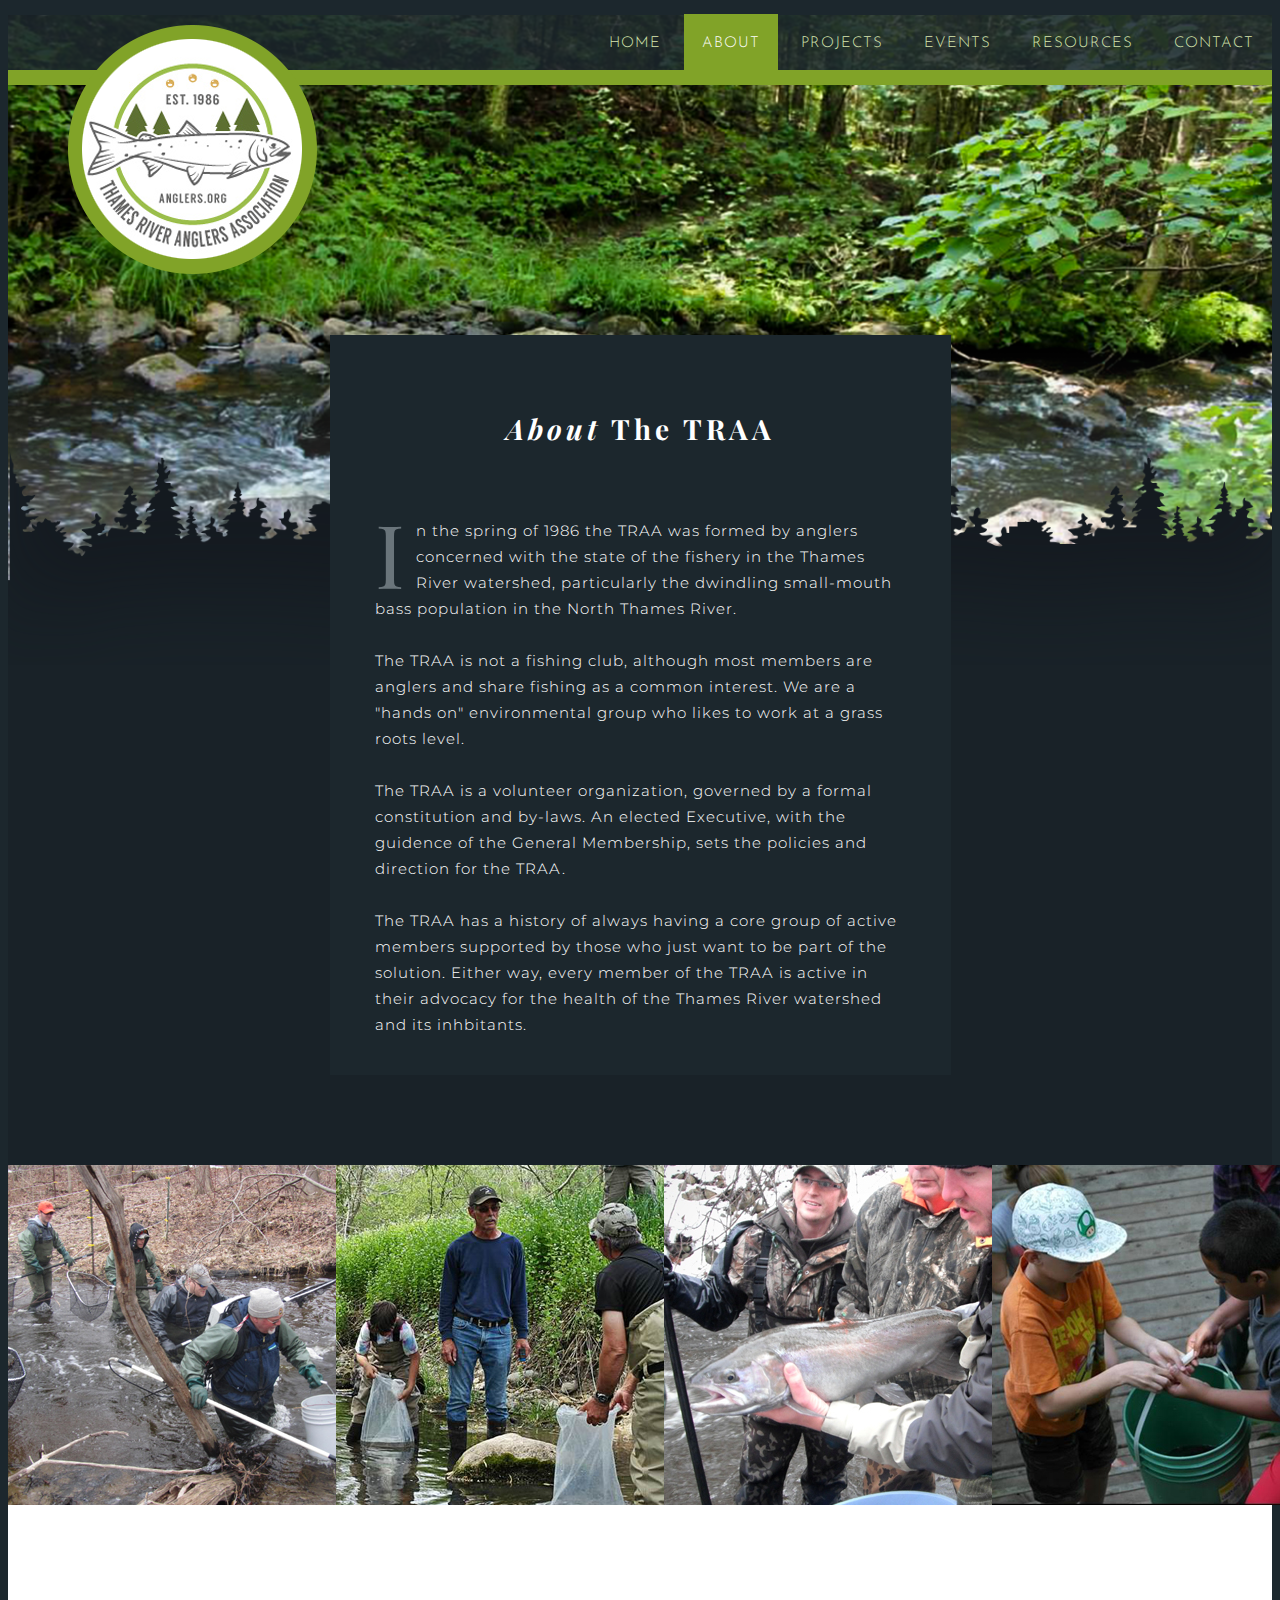
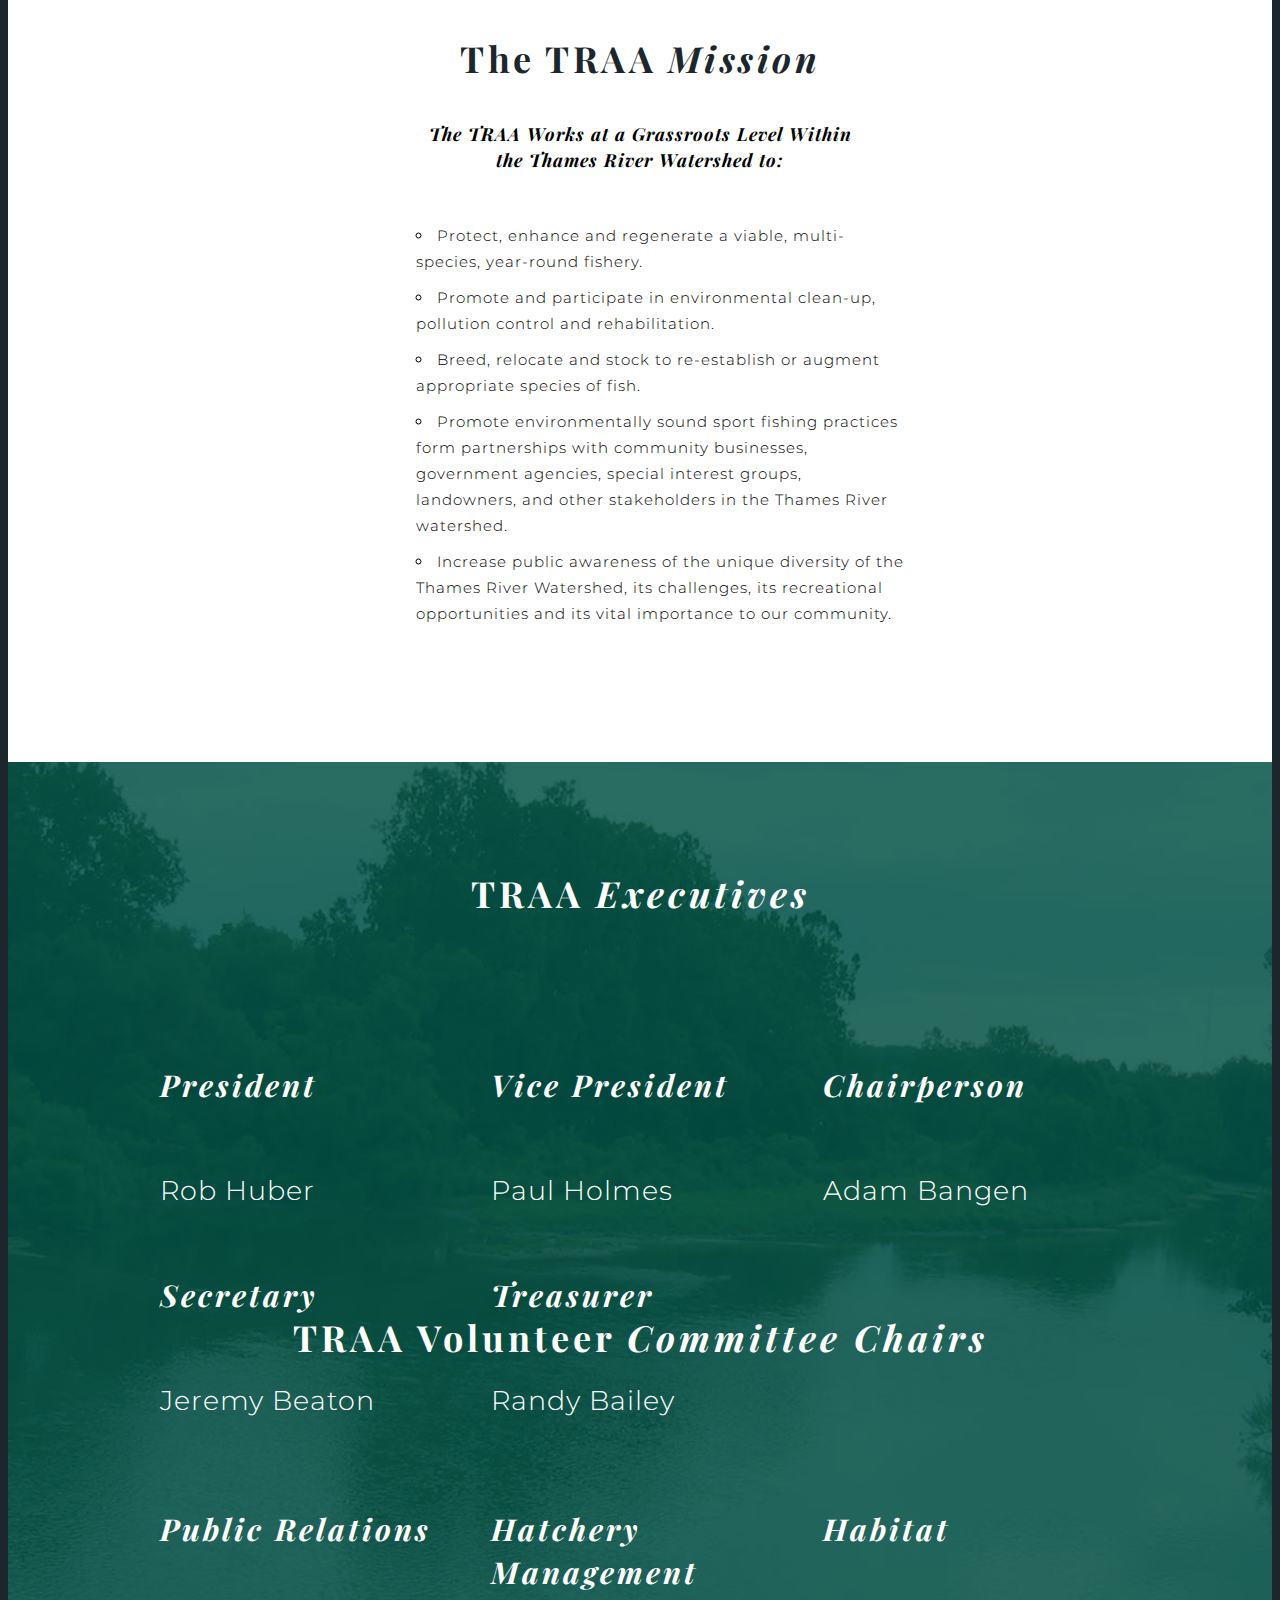
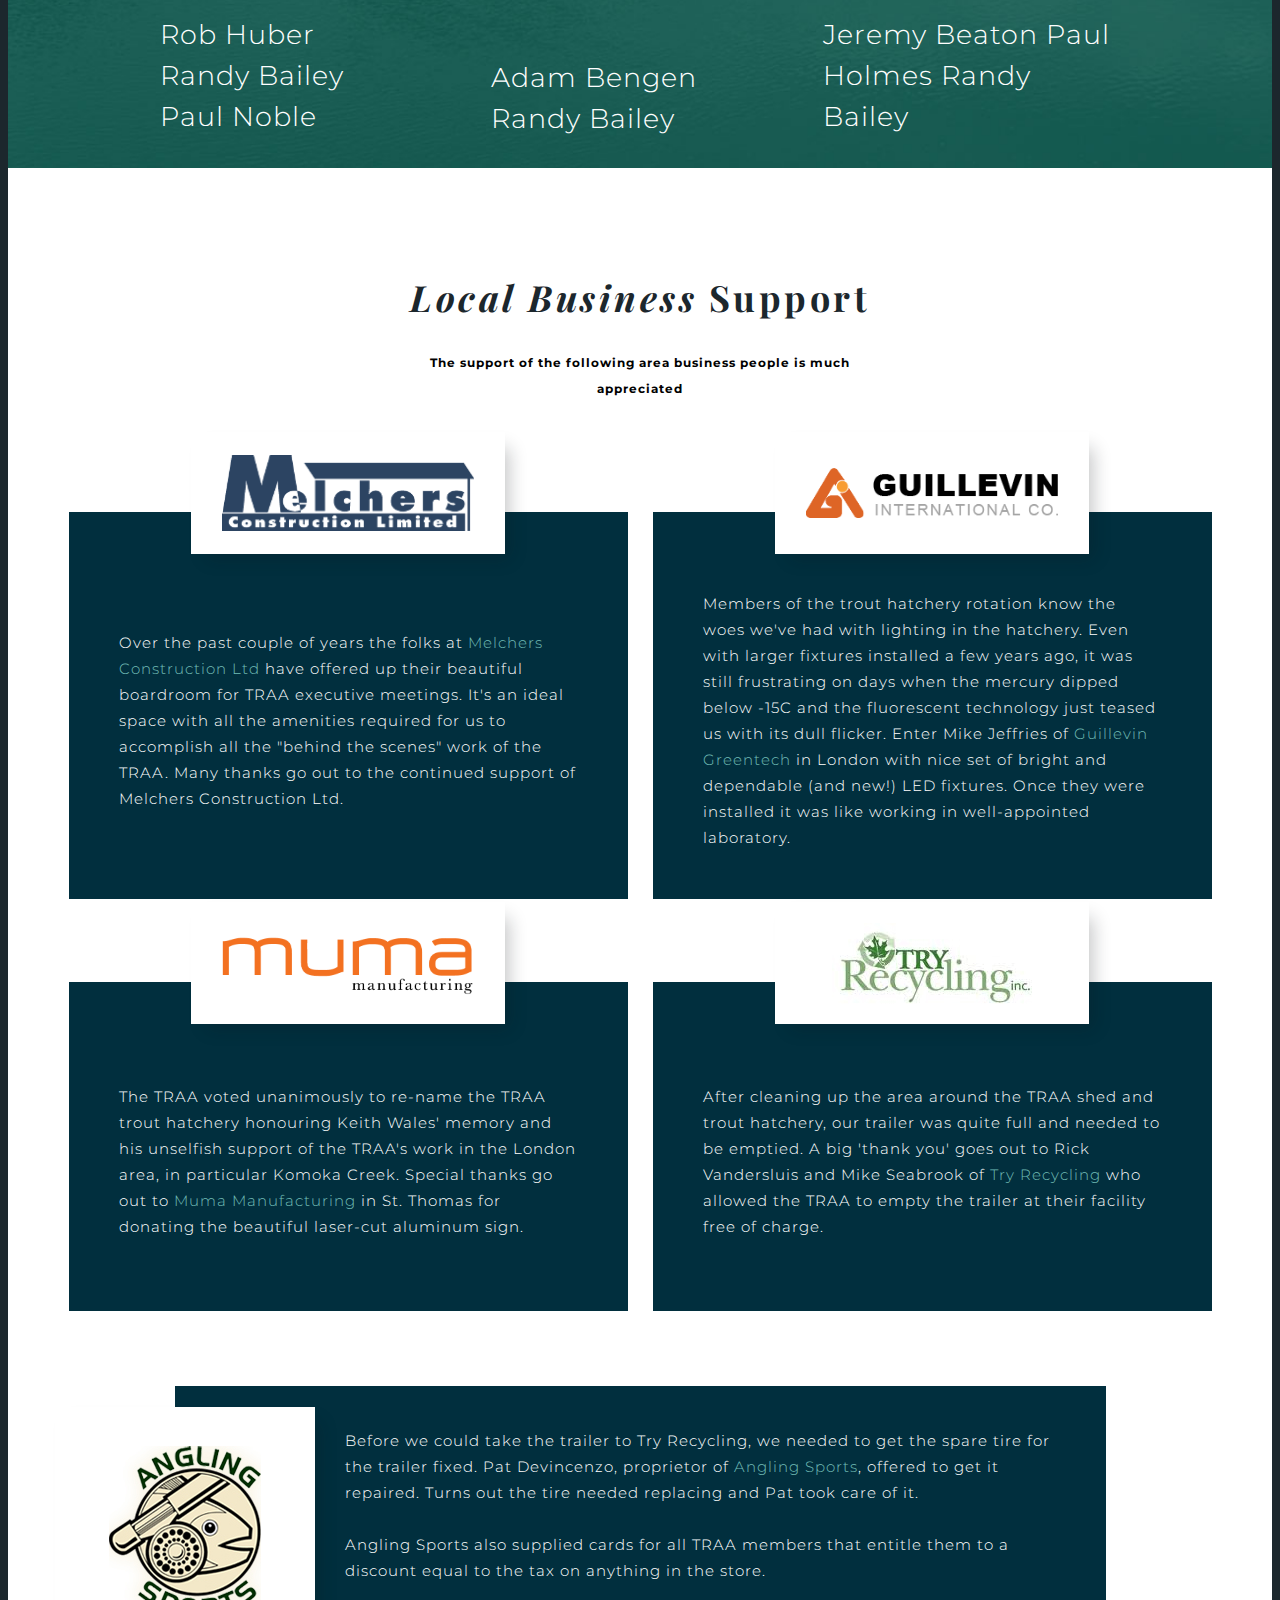
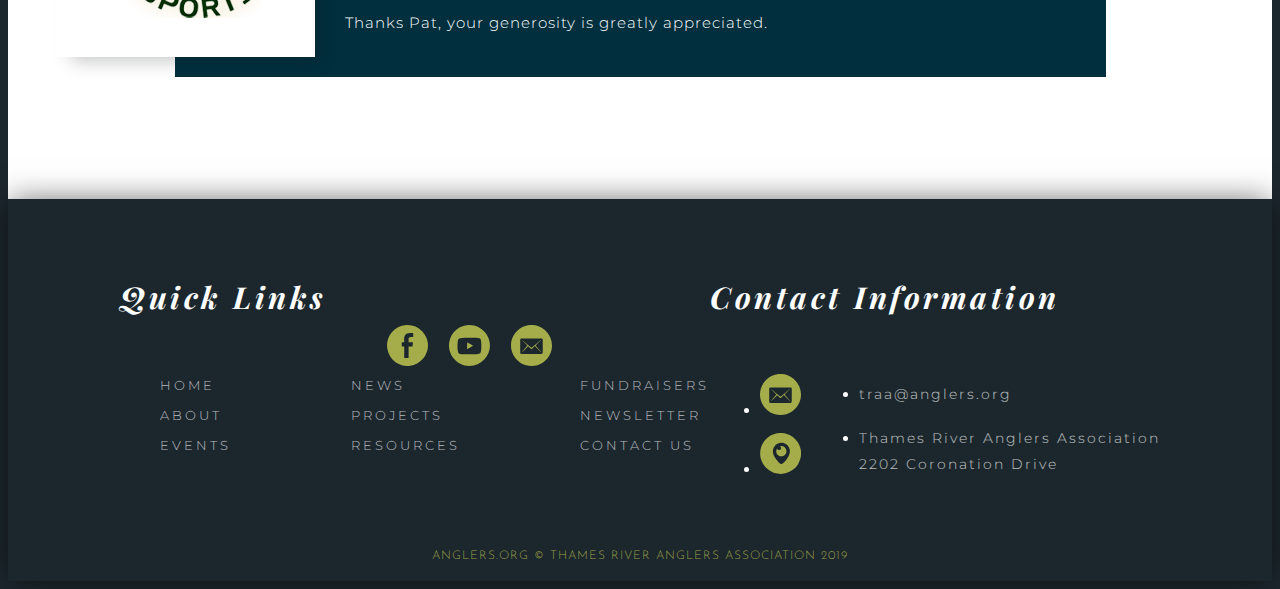
==== commit 3d4cb6d3: "finishing the About page" ====
--- a/about.html
+++ b/about.html
@@ -14,11 +14,12 @@
   <main id="wrapper">
     <h1 class="hidden">Thames River Anglers Association</h1>
     <div id="header-wrapper">
-      <header id="other-head">
+      <header id="about-head">
         <div id="logo">
           <a href="index.html"><img src="images/anglers-logo.png" alt="Anglers logo"></a>
         </div>
         <nav id="mainnav">
+          <h1 class="hidden">Navigation</h1>
           <ul>
             <li><a href="index.html">HOME</a></li>
             <li><a href="about.html" class="selected">ABOUT</a></li>
@@ -27,12 +28,210 @@
             <li><a href="resources.html">RESOURCES</a></li>
             <li><a href="contact.html">CONTACT</a></li>
           </ul>
-        </nav>
-
-    <section id="nextdiv">
-      <p class="hidden">
-        DELETE MEEEEEEE
-      </p>
+        </nav>       
+      </header>
+    </div>
+
+    <section id="about-page-info">
+      <h1 class="hidden">About Page Info</h1>
+      <div class="about-page-info-Cont">
+          <h2><span class="h2-italics">About</span> The TRAA</h2>
+          <p><span class="drop-cap">I</span>n the spring of 1986 the TRAA was formed by anglers concerned with the state of the fishery in the Thames River watershed, particularly the dwindling small-mouth bass population in the North Thames River. 
+
+          <br><br>The TRAA is not a fishing club, although most members are anglers and share fishing as a common interest. We are a "hands on" environmental group who likes to work at a grass roots level.
+
+          <br><br>The TRAA is a volunteer organization, governed by a formal constitution and by-laws. An elected Executive, with the guidence of the General Membership, sets the policies and direction for the TRAA.
+
+          <br><br>The TRAA has a history of always having a core group of active members supported by those who just want to be part of the solution. Either way, every member of the TRAA is active in their advocacy for the health of the Thames River watershed and its inhbitants.</p>
+      </div>
+    </section>
+
+    <div class="about-page-info-bg"></div>
+
+    <section class="gallery">
+      <h1 class="hidden">About Gallery</h1>
+      <div class="gallery-Container">
+        <div class="gallery-Content">
+          <img src="images/about-gallery1.jpg" alt="TRAA wading through river">
+        </div>
+        
+        <div class="gallery-Content">
+          <img src="images/about-gallery2.jpg" alt="TRAA river activity">
+        </div>
+        
+        <div class="gallery-Content">
+          <img src="images/about-gallery3.jpg" alt="TRAA holding fish">
+        </div>
+        
+        <div class="gallery-Content">
+          <img src="images/about-gallery4.jpg" alt="TRAA kids helping out each other">
+        </div>
+      </div>
+    </section>
+
+    <section id="about-mission">
+      <div class="about-mission-Container">
+        <h3>The TRAA <span class="h2-italics">Mission</span></h3>
+        <div class="mission-info">
+          <h5>The TRAA Works at a Grassroots Level Within the Thames River Watershed to:</h5>
+        </div>
+        <ul class="mission-Content">
+        <li>Protect, enhance and regenerate a viable, multi-species, year-round fishery.</li>
+        <li>Promote and participate in environmental clean-up, pollution control and rehabilitation.</li>
+        <li>Breed, relocate and stock to re-establish or augment appropriate species of fish.</li>
+        <li>Promote environmentally sound sport fishing practices form partnerships with community businesses, government agencies, special interest groups, landowners, and other stakeholders in the Thames River watershed.
+        <li>Increase public awareness of the unique diversity of the Thames River Watershed, its challenges, its recreational opportunities and its vital importance to our community.</li>
+        </ul>
+      </div>
+    </section>
+
+    <section id="board-members">
+      <h2>TRAA <span class="h2-italics">Executives</span></h2>
+
+      <div class="board-members-Container">
+        <div class="board-members-Column">
+          <div class="board-members-Content">
+            <h5>President</h5>
+            <h6>Rob Huber</h6>
+          </div>
+
+          <div class="board-members-Content">
+            <h5>Secretary</h5>
+            <h6>Jeremy Beaton</h6>
+          </div>
+        </div>
+        
+        <div class="board-members-Column">
+          <div class="board-members-Content">
+            <div class="board-members-Content">
+            <h5>Vice President</h5>
+            <h6>Paul Holmes</h6>
+          </div>
+
+          <div class="board-members-Content">
+            <h5>Treasurer</h5>
+            <h6>Randy Bailey</h6>
+          </div>
+          </div>
+        </div>
+        
+        <div class="board-members-Column">
+          <div class="board-members-Content">
+            <h5>Chairperson</h5>
+            <h6>Adam Bangen</h6>
+          </div>
+        </div>
+      </div>
+
+      <h2>TRAA Volunteer <span class="h2-italics">Committee Chairs</span></h2>
+
+      <div class="board-members-Container" id="volunteer-members-Container">
+        <div class="board-members-Column">
+          <div class="board-members-Content">
+            <h5>Public Relations</h5>
+            <h6>
+              Rob Huber
+              <br>Randy Bailey
+              <br>Paul Noble
+            </h6>
+          </div>
+
+          <div class="board-members-Content">
+            <h5>Trout</h5>
+            <h6>Dan Schinkelshoek</h6>
+          </div>
+        </div>
+        
+        <div class="board-members-Column">
+          <div class="board-members-Content">
+            <div class="board-members-Content">
+            <h5>Hatchery Management</h5>
+            <h6>
+              Adam Bengen
+              Randy Bailey
+            </h6>
+          </div>
+
+          <div class="board-members-Content">
+            <h5>Warmwater</h5>
+            <h6>Pud Hunter</h6>
+          </div>
+          </div>
+        </div>
+        
+        <div class="board-members-Column">
+          <div class="board-members-Content">
+            <h5>Habitat</h5>
+            <h6>
+              Jeremy Beaton
+              Paul Holmes
+              Randy Bailey
+            </h6>
+          </div>
+        </div>
+      </div>
+    </section>
+
+    <section id="local-business">
+      <h3><span class="h2-italics">Local Business</span> Support</h3>
+      <div class="mission-info">
+        <h5>The support of the following area business people is much appreciated</h5>
+      </div>
+
+      <div class="local-business-Container">
+        <div class="local-business-Content1">
+          <div class="local-business-logo">
+            <a href="https://www.melchersconstruction.com/" target="_blank"><img src="images/business-melchers.png" alt="Melchers Construction Ltd's logo"></a>
+          </div>
+
+          <div class="local-business-text first-row">
+            <p>Over the past couple of years the folks at <a href="https://www.melchersconstruction.com/" target="_blank">Melchers Construction Ltd</a> have offered up their beautiful boardroom for TRAA executive meetings. It's an ideal space with all the amenities required for us to accomplish all the "behind the scenes" work of the TRAA. Many thanks go out to the continued support of Melchers Construction Ltd.</p>   
+          </div>
+        </div>
+
+
+        <div class="local-business-Content1">
+          <div class="local-business-logo">
+            <a href="https://www.guillevin.com/" target="_blank"><img src="images/business-guillevin.gif" alt="Guillevin Greentech's logo"></a>
+          </div>
+          <div class="local-business-text first-row">
+              <p>Members of the trout hatchery rotation know the woes we've had with lighting in the hatchery. Even with larger fixtures installed a few years ago, it was still frustrating on days when the mercury dipped below -15C and the fluorescent technology just teased us with its dull flicker. Enter Mike Jeffries of <a href="https://www.guillevin.com/" target="_blank">Guillevin Greentech</a> in London with nice set of bright and dependable (and new!) LED fixtures. Once they were installed it was like working in well-appointed laboratory.</p>
+          </div>
+        </div>
+
+
+        <div class="local-business-Content2">
+          <div class="local-business-logo">
+            <a href="http://www.mumamanufacturing.com/" target="_blank"><img src="images/business-muma.png" alt="Muma Manufacturing's logo"></a>
+          </div>
+
+           <div class="local-business-text second-row">
+            <p>The TRAA voted unanimously to re-name the TRAA trout hatchery honouring Keith Wales' memory and his unselfish support of the TRAA's work in the London area, in particular Komoka Creek. Special thanks go out to <a href="http://www.mumamanufacturing.com/" target="_blank">Muma Manufacturing</a> in St. Thomas for donating the beautiful laser-cut aluminum sign.</p>
+           </div>
+        </div>
+
+        <div class="local-business-Content2">
+          <div class="local-business-logo">
+            <a href="http://tryrecycling.com/" target="_blank"><img src="images/business-try.jpg" alt="Try Recycling's logo"></a>
+          </div>
+
+          <div class="local-business-text second-row">
+            <p>After cleaning up the area around the TRAA shed and trout hatchery, our trailer was quite full and needed to be emptied. A big 'thank you' goes out to Rick Vandersluis and Mike Seabrook of <a href="http://tryrecycling.com/" target="_blank">Try Recycling</a> who allowed the TRAA to empty the trailer at their facility free of charge.</p>
+          </div>
+        </div>
+
+        <div class="local-business-Content3">
+          <div class="local-business-logo-3"><a href="https://anglingsports.ca/" target="_blank"><img src="images/business-angling.jpg" alt="Angling Sports' logo"></a></div>
+        
+          <div class="local-business-text-3">
+            <p>Before we could take the trailer to Try Recycling, we needed to get the spare tire for the trailer fixed. Pat Devincenzo, proprietor of <a href="http://anglingsports.ca/" target="_blank">Angling Sports</a>, offered to get it repaired. Turns out the tire needed replacing and Pat took care of it.
+
+            <br><br>Angling Sports also supplied cards for all TRAA members that entitle them to a discount equal to the tax on anything in the store.
+
+            <br><br>Thanks Pat, your generosity is greatly appreciated.</p>
+          </div>
+        </div>
+      </div>
     </section>
 
     <footer id="footer" class="clear">
--- a/css/main.css
+++ b/css/main.css
@@ -124,6 +124,14 @@
   height:1055px;
 }
 
+#about-head{
+  height:650px;
+  background-image:url('../images/other-header-img.png');
+  background-position: center;
+  background-repeat: no-repeat;
+  background-size: cover;
+}
+
 #other-head{
   background-image:url('../images/other-header-img.png');
   background-position: center;
@@ -132,6 +140,8 @@
 }
 
 #index-header-wrapper { background-color:#1c272d; }
+
+/*#about-header-wrapper { background-color:#1c272d; height:502px;}*/
 
 #header-wrapper{ background-color:#192228; padding-bottom:100px; }
 
@@ -624,17 +634,6 @@
   opacity: 0.5;
 }
 
- /*{
-  width: 151px;
-  height: 43px;
-  margin: 0 auto;
-  margin-top: 40px;
-  background-color: #acacac;
-  text-decoration: none;
-  color: #ffffff;
-  text-align: center;
-}*/
-
 input[type=submit]{
   margin-top:25px;
   margin-bottom:25px;
@@ -650,6 +649,283 @@
 
 .input[type=submit]:hover{ transition:0.5s; background-color:#01675f; }
 
+
+/*          ABOUT PAGE STARTS HERE        */
+/*          ABOUT PAGE INFO               */
+#about-page-info {
+  width: 621px;
+  height: 740px;
+  position: absolute;
+  left: 0;
+  right: 0;
+  margin-left: auto;
+  margin-right: auto;
+  margin-top: -430px;
+  padding-top: 50px;
+  padding-bottom: 70px;
+  padding-left: 45px;
+  padding-right: 45px;
+  -webkit-box-sizing: border-box; /* Safari/Chrome, other WebKit */
+  -moz-box-sizing: border-box;    /* Firefox, other Gecko */
+  box-sizing: border-box;         /* Opera/IE 8+ */
+  background-color: #1c272d;
+}
+
+.about-page-info-Cont h2 {
+  padding-bottom: 50px !important;
+}
+
+.about-page-info-Cont p {
+  color: #ffffff;
+  text-align: left;
+}
+
+.about-page-info-bg {
+  width: 100%;
+  height: 400px;
+  background-color: #192228;
+}
+
+.gallery {
+  width: 100%;
+  height: 340px;
+}
+.gallery-Container {
+  display: flex;
+  flex-direction: row;
+  justify-content: space-between;
+}
+
+.gallery-Content {
+  width: 328px;
+  height: 340px;
+}
+
+#about-mission {
+  height: 717px;
+}
+
+.about-mission-Container {
+  width: 528px;
+  margin: 0 auto;
+}
+
+.about-mission-Container h3 {
+  margin-top: 140px;
+  margin-bottom: 50px;
+}
+
+.about-mission-Container h5 {
+  font-family: 'Playfair Display', serif;
+  font-size: 18px;
+  font-style: italic;
+  text-align: center;
+}
+
+.mission-info {
+  width: 453px;
+  margin: 0 auto;
+  margin-bottom: 50px;
+}
+
+ul.mission-Content {
+  list-style-type: circle !important;
+  list-style-position: inside;
+}
+
+.mission-Content li {
+  margin-bottom: 10px;
+  font-family: 'Montserrat' sans-serif !important;
+  font-weight: 300;
+}
+
+#board-members {
+  width: 100%;
+  height: 926px;
+  background: url('../images/about-members-section.jpg');
+  background-size: cover;
+  display: flex;
+  flex-direction: column;
+  padding-top: 80px;
+}
+
+#board-members h2 {
+  font-size: 36px;
+}
+
+.board-members-Container {
+  width: 960px;
+  height: 196px;
+  margin: 0 auto;
+  margin-top: 40px;
+  margin-bottom: 100px;
+  display: flex;
+  flex-direction: row;
+  justify-content: space-between;
+}
+
+#volunteer-members-Container {
+  height: 271px;
+}
+
+.board-members-Column {
+  width: 297.4px;
+  height: 172px;
+}
+
+.board-members-Content {
+  margin-bottom: 40px;
+}
+
+.board-members-Content h5 {
+  font-family: 'Playfair Display', serif;
+  font-size: 30px;
+  font-style: italic;
+  line-height: 43px;
+  color: #ffffff;
+  letter-spacing: 3px;
+}
+
+.board-members-Content h6 {
+  font-family: 'Montserrat' sans-serif !important;
+  font-size: 27px;
+  font-weight: 300;
+  line-height: 41px;
+  color: #ffffff;
+  letter-spacing: 1px;
+}
+
+#local-business {
+  width: 100%;
+  height: 1451px;
+  padding-top: 80px;
+  padding-bottom: 100px;
+}
+
+#local-business h5 {
+  margin-top: 40px;
+  text-align: center;
+}
+
+.local-business-Container {
+  width: 1143px;
+  height: 1130px;
+  margin: 0 auto;
+  margin-top: 110px;
+  display: flex;
+  flex-direction: row;
+  flex-wrap: wrap;
+  justify-content: space-between;
+  align-items: flex-start;
+}
+
+.local-business-Content1 {
+  position: relative;
+  height: 400px;
+}
+
+.local-business-Content2 {
+  position: relative;
+  height: 404px;
+  margin-top: 70px;
+}
+
+.local-business-Content3 {
+  position: relative;
+  height: 291px;
+  margin-top: 0;
+  margin: 0 auto;
+}
+
+.local-business-logo {
+  width: 254px;
+  height: 62px;
+  padding: 30px;
+  position: absolute;
+  left: 0;
+  right: 0;
+  top: -80px;
+  margin-left: auto;
+  margin-right: auto;
+  background-color: #ffffff;
+  -webkit-box-shadow: 10px 10px 17px -6px rgba(17,20,26,0.24);
+  -moz-box-shadow: 10px 10px 17px -6px rgba(17,20,26,0.24);
+  box-shadow: 10px 10px 17px -6px rgba(17,20,26,0.24);
+}
+
+.local-business-logo-3 {
+  width: 200px;
+  height: 190px;
+  padding: 30px;
+  position: absolute;
+  top: 0;
+  bottom: 0;
+  left: -120px;
+  margin-top: auto;
+  margin-bottom: auto;
+  background-color: #ffffff;
+  -webkit-box-shadow: 10px 10px 17px -6px rgba(17,20,26,0.24);
+  -moz-box-shadow: 10px 10px 17px -6px rgba(17,20,26,0.24);
+  box-shadow: 10px 10px 17px -6px rgba(17,20,26,0.24);
+}
+
+.local-business-logo img, .local-business-logo-3 img {
+  max-width: 80%;
+  position: absolute;
+  margin: auto;
+  top: 0;
+  left: 0;
+  right: 0;
+  bottom: 0;
+}
+
+.local-business-text {
+  width: 559px;
+  background-color: #012f3e;
+  display: flex;
+  flex-direction: column;
+  justify-content: center;
+  padding-top: 30px;
+  padding-left: 50px;
+  padding-right: 50px;
+  -webkit-box-sizing: border-box; /* Safari/Chrome, other WebKit */
+  -moz-box-sizing: border-box;    /* Firefox, other Gecko */
+  box-sizing: border-box;         /* Opera/IE 8+ */
+}
+
+.local-business-text-3 {
+  width: 931px;
+  height: 291px;
+  background-color: #012f3e;
+  display: flex;
+  flex-direction: column;
+  justify-content: center;
+  padding-left: 170px;
+  padding-right: 50px;
+  -webkit-box-sizing: border-box; /* Safari/Chrome, other WebKit */
+  -moz-box-sizing: border-box;    /* Firefox, other Gecko */
+  box-sizing: border-box;         /* Opera/IE 8+ */
+}
+
+.first-row {
+  height: 387px;
+}
+
+.second-row {
+  height: 329px;
+}
+
+.local-business-text p, .local-business-text-3 p {
+  color: #ffffff;
+}
+
+.local-business-text a, .local-business-text a:link, .local-business-text a:visited, .local-business-text a:hover
+.local-business-text-3 a, .local-business-text-3 a:link, .local-business-text-3 a:visited, .local-business-text-3 a:hover {
+    color: #71bdb6;
+    text-decoration: none;
+}
+
+
 /*          EVENTS PAGE STARTS HERE        */
 
 #events-upcoming{
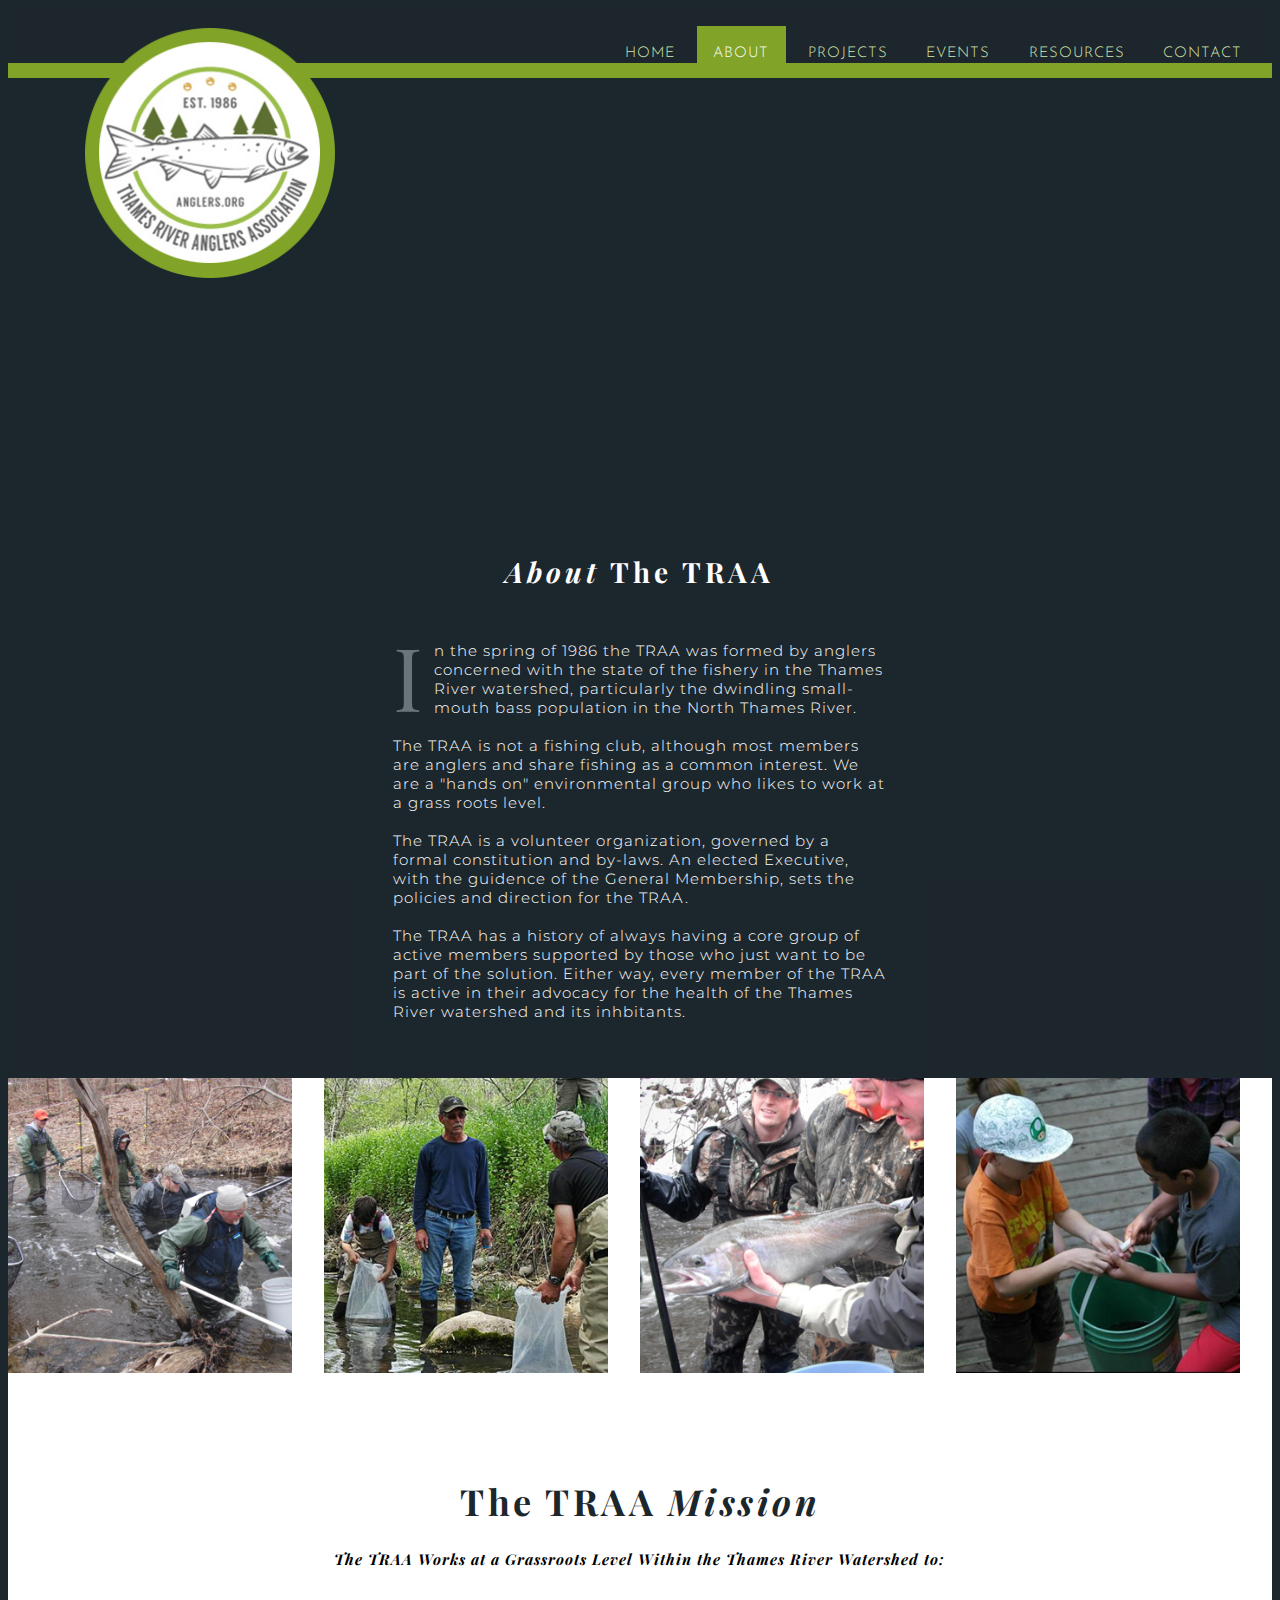
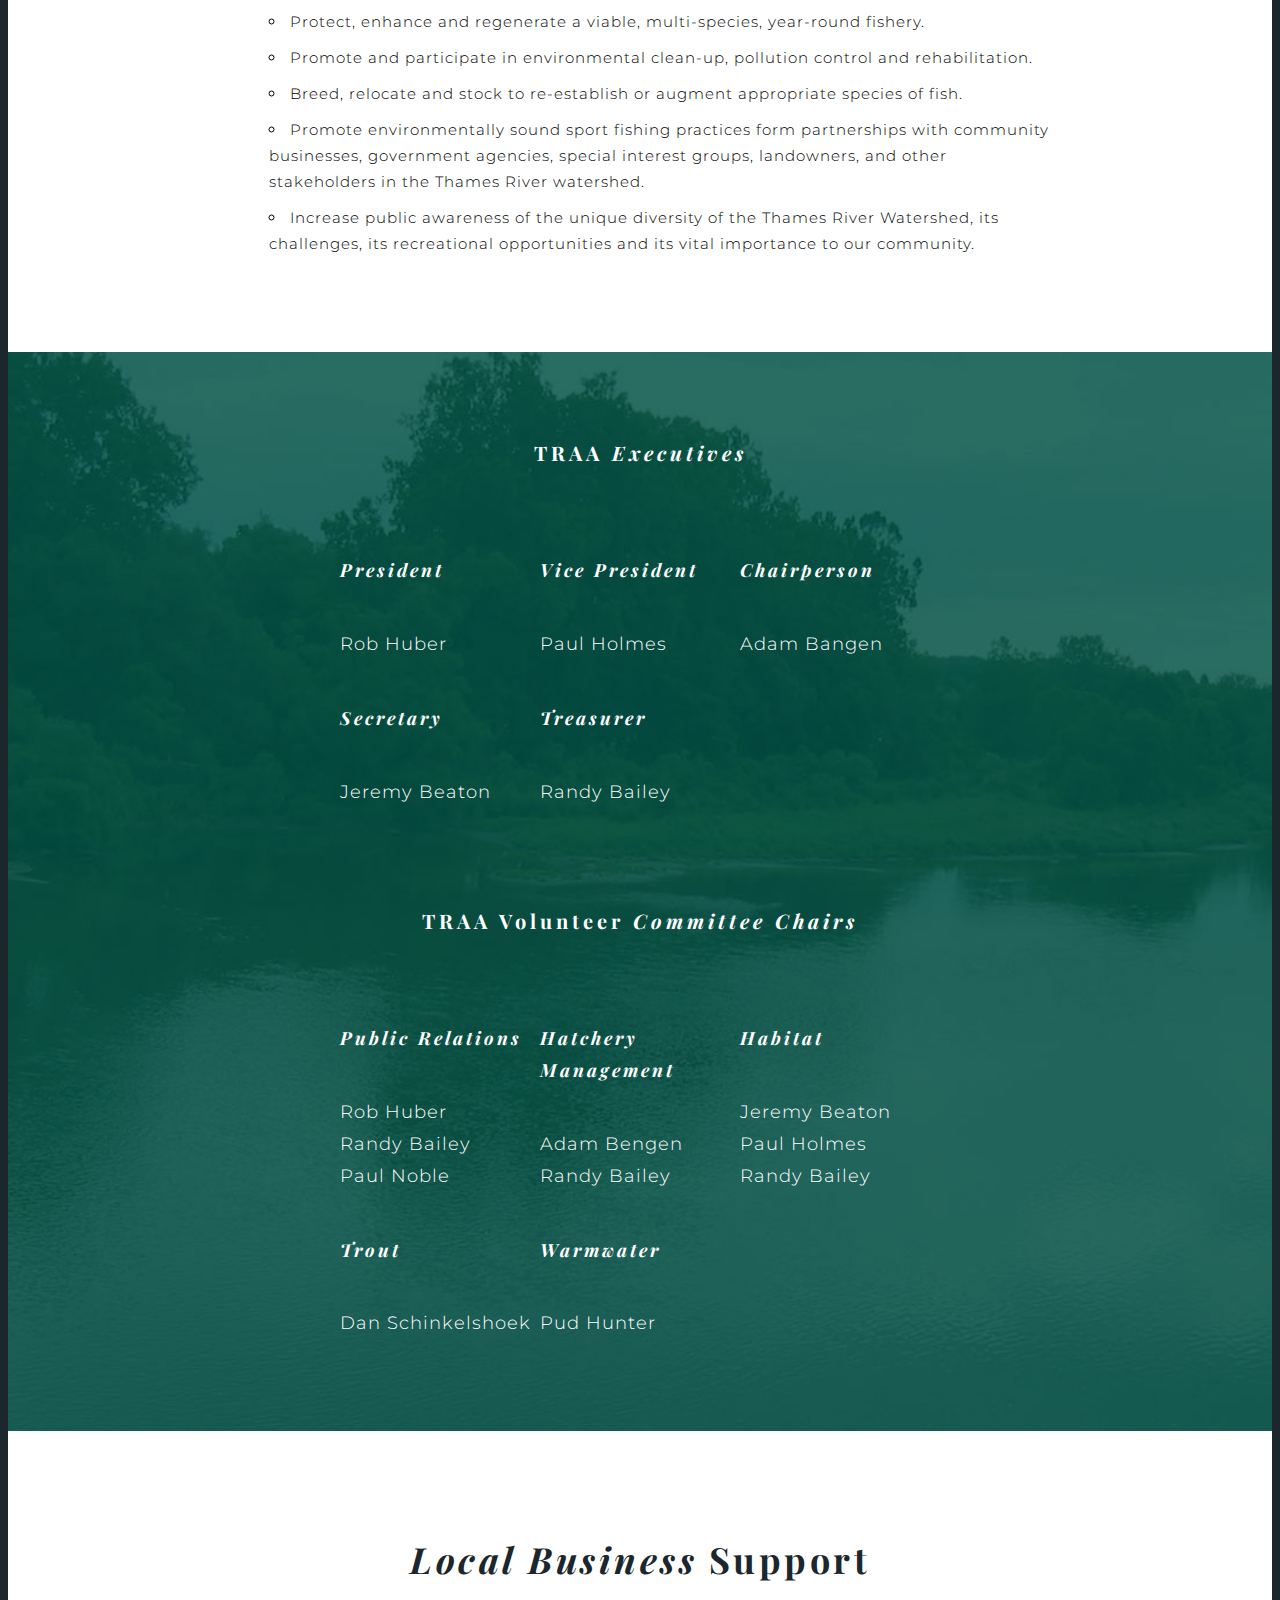
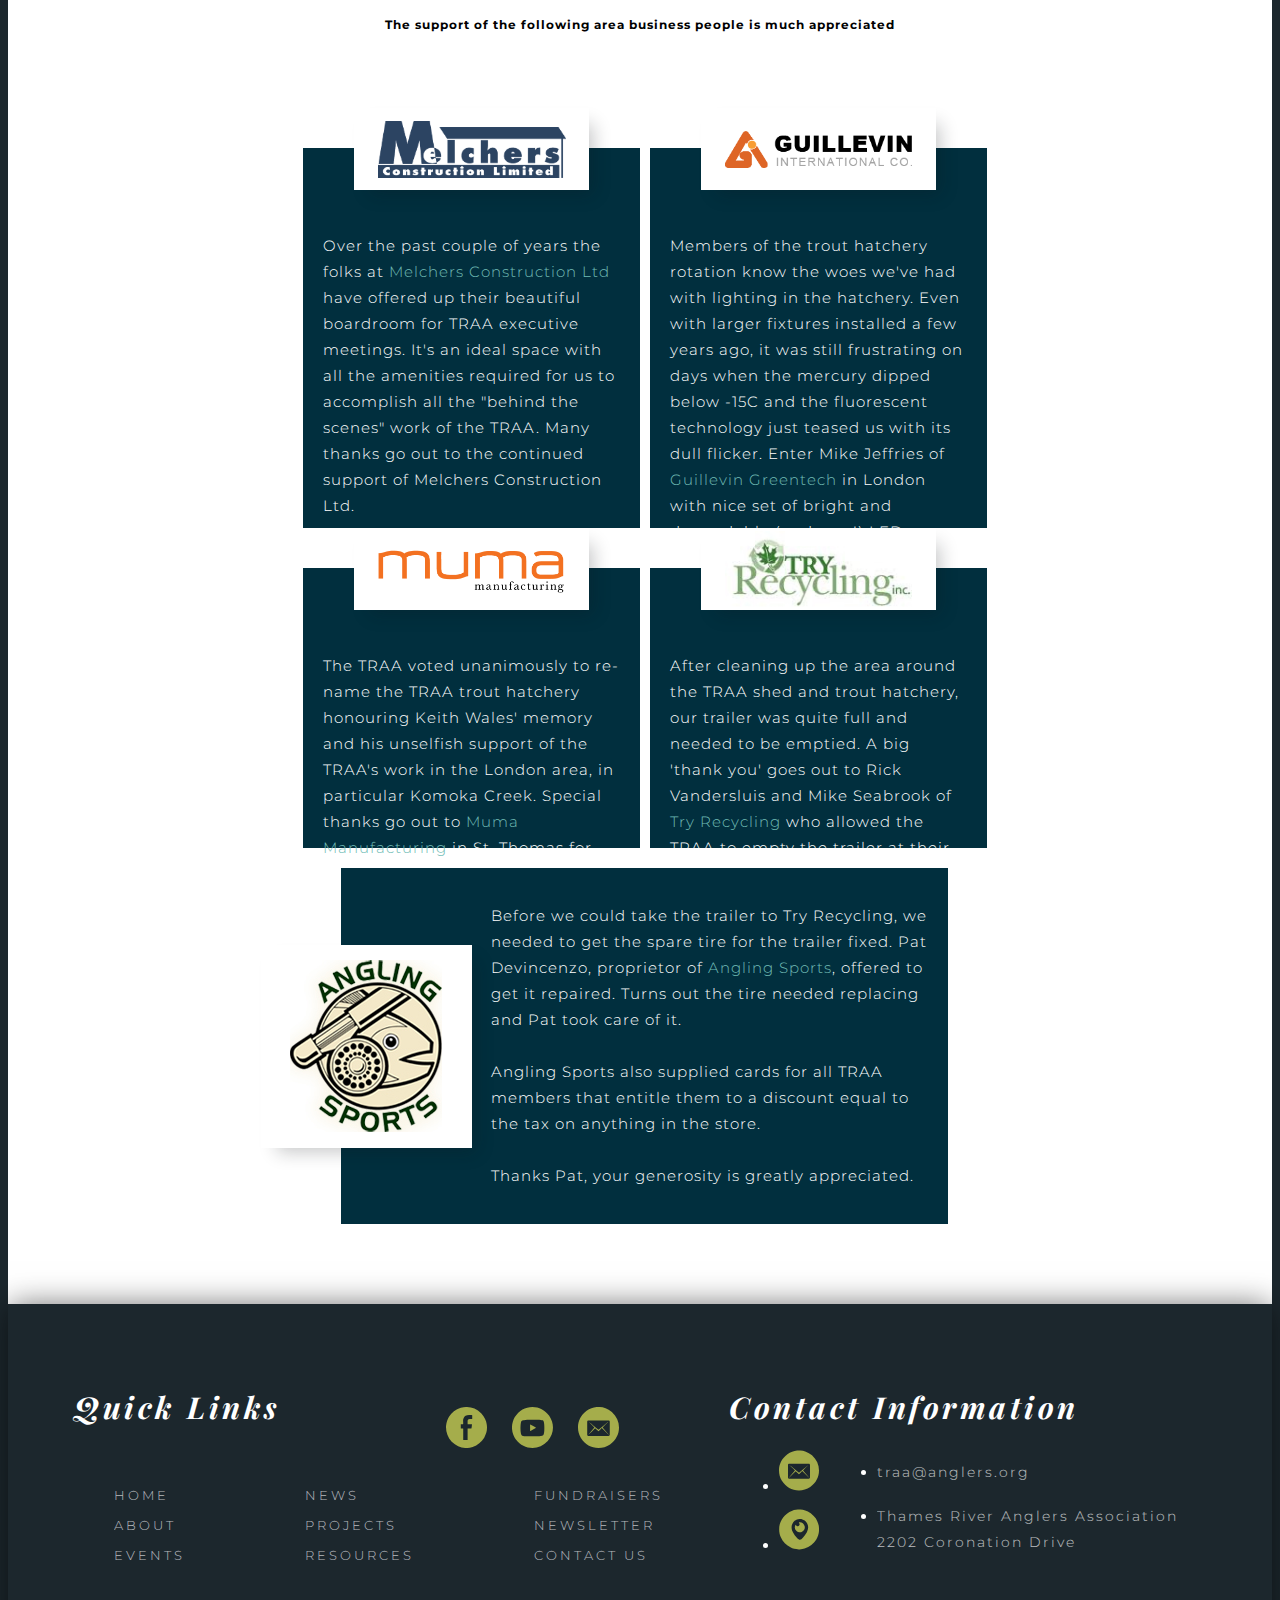
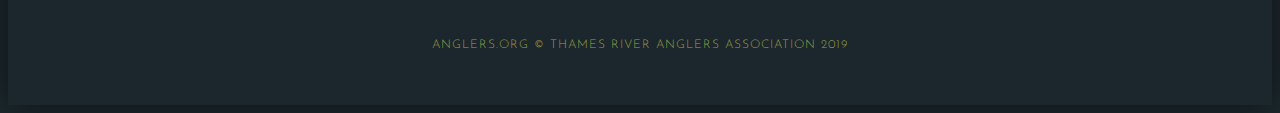
==== commit fde254db: "Responsive Home and About Page" ====
--- a/about.html
+++ b/about.html
@@ -4,7 +4,7 @@
   <meta charset="UTF-8">
   <meta name="viewport" content="width=device-width, initial-scale=1.0">
   <meta http-equiv="X-UA-Compatible" content="ie=edge">
-  <title>Thames River Anglers Association</title>
+  <title>Thames River Anglers Association</title> 
   <link rel="stylesheet" href="css/reset.css">
   <link href="https://fonts.googleapis.com/css?family=Josefin+Sans:300,400|Montserrat:300,300i,400|Playfair+Display:400,400i&display=swap" rel="stylesheet">
   <link rel="stylesheet" href="css/main.css">
@@ -14,12 +14,37 @@
   <main id="wrapper">
     <h1 class="hidden">Thames River Anglers Association</h1>
     <div id="header-wrapper">
-      <header id="about-head">
-        <div id="logo">
-          <a href="index.html"><img src="images/anglers-logo.png" alt="Anglers logo"></a>
-        </div>
+      <header id="other-head">
+
+        <!--         TRAA LOGO     --->
+
         <nav id="mainnav">
-          <h1 class="hidden">Navigation</h1>
+          <h2 class="hidden">Main Navigation</h2>
+
+        <header id="mainheader" class="row">
+
+          <div id="logo" class="clear">
+            <a href="index.html"><img src="images/anglers-logo.png" alt="Anglers logo" ></a>
+        </div>
+ 
+        <nav id="nav-mobile">
+          <button id="button"></button>
+
+          <div id="burgerCon">
+            <h1 class="hidden">Mobile Navigation</h1>
+            <ul id="burgerMenu">
+              <li><a href="index.html">HOME</a></li>
+              <li><a href="about.html">ABOUT</a></li>
+              <li><a href="projects.html">PROJECTS</a></li>
+              <li><a href="events.html">EVENTS</a></li>
+              <li><a href="resources.html">RESOURCES</a></li>
+              <li><a href="contact.html">CONTACT</a></li>
+            </ul>
+          </div>
+        </nav>
+
+        <nav id="nav-desktop">
+        <h1 class="hidden">Desktop Navigation</h1>
           <ul>
             <li><a href="index.html">HOME</a></li>
             <li><a href="about.html" class="selected">ABOUT</a></li>
@@ -28,7 +53,8 @@
             <li><a href="resources.html">RESOURCES</a></li>
             <li><a href="contact.html">CONTACT</a></li>
           </ul>
-        </nav>       
+        </nav>
+        </nav>
       </header>
     </div>
 
@@ -45,7 +71,7 @@
           <br><br>The TRAA has a history of always having a core group of active members supported by those who just want to be part of the solution. Either way, every member of the TRAA is active in their advocacy for the health of the Thames River watershed and its inhbitants.</p>
       </div>
     </section>
-
+  
     <div class="about-page-info-bg"></div>
 
     <section class="gallery">
@@ -148,7 +174,7 @@
             <h5>Hatchery Management</h5>
             <h6>
               Adam Bengen
-              Randy Bailey
+              <br>Randy Bailey
             </h6>
           </div>
 
@@ -164,8 +190,8 @@
             <h5>Habitat</h5>
             <h6>
               Jeremy Beaton
-              Paul Holmes
-              Randy Bailey
+              <br>Paul Holmes
+              <br>Randy Bailey
             </h6>
           </div>
         </div>
@@ -219,7 +245,10 @@
             <p>After cleaning up the area around the TRAA shed and trout hatchery, our trailer was quite full and needed to be emptied. A big 'thank you' goes out to Rick Vandersluis and Mike Seabrook of <a href="http://tryrecycling.com/" target="_blank">Try Recycling</a> who allowed the TRAA to empty the trailer at their facility free of charge.</p>
           </div>
         </div>
-
+      </div>
+
+
+      <div class="local-business-Container3">
         <div class="local-business-Content3">
           <div class="local-business-logo-3"><a href="https://anglingsports.ca/" target="_blank"><img src="images/business-angling.jpg" alt="Angling Sports' logo"></a></div>
         
--- a/css/main.css
+++ b/css/main.css
@@ -1,1209 +1,2608 @@
-@import url('https://fonts.googleapis.com/css?family=Josefin+Sans:300,400|Montserrat:300,300i,700|Playfair+Display:300,300i,400,400i&display=swap');
-
-/*      DEFAULT STYLING      */
-
-body{
-font-family: 'Montserrat', sans-serif;
-font-size:15px;
-font-weight:300;
-letter-spacing:1px;
-line-height:26px;
-background-color:#1c272d;
-}
-
-.hidden{ display:none; }
-
-.clear {
-  content: "";
-  display: table;
-  clear: both;
-}
-
-#wrapper{ width:100%; background-color:#fff;}
-
-/*      MAIN TYPOGRAPHY STYLING      */
-
-h1{
-  text-align:center;
-  font-family: 'Josefin Sans', sans-serif;
-  color:#fff;
-  font-size:36px;
-  letter-spacing:3px;
-  font-weight:300;
-  padding-bottom:10px;
-}
-
-h2{
-  text-align:center;
-  font-family: 'Playfair Display', serif;
-  font-size:28px;
-  line-height:32px;
-  letter-spacing:4px;
-  color:#fff;
-  padding-top:5px;
-  padding-bottom:35px;
-}
-
-.h2-italics{ font-style:italic; }
-
-h3{
-  text-align:center;
-  font-family: 'Playfair Display', serif;
-  color:#1c272d;
-  font-size:36px;
-  letter-spacing:3.5px;
-}
-
-h4{
-  font-family: 'Playfair Display', serif;
-  color:#1c272d;
-  font-size:30px;
-  letter-spacing:3.5px;
-  font-style:italic;
-  margin-bottom:25px;
-}
-
-.drop-cap{
-  font-family: 'Playfair Display', serif;
-  color:#6a757b;
-  font-size:88px;
-  line-height:70px;
-  float:left;
-  margin:0 10px 0 0;
-}
-
-.aside-txt{
-  color:#fff;
-  font-size:18px;
-  font-family:'Montserrat', sans-serif;
-  font-style:italic;
-  letter-spacing:2px;
-  line-height:29px;
-}
-
-a, a:link, a:visited, a:hover{ color:#71bdb6; text-decoration:none; }
-
-.traa-button{
-  margin-top:25px;
-  margin-bottom:25px;
-  width:130px;
-  height:35px;
-  background-color:#81a328;
-  font-family:'Montserrat', sans-serif;
-  font-size:14px;
-  font-weight:700;
-  letter-spacing:1px;
-  border:none;
-  color:#fff;
-}
-
-.traa-button:hover{ transition:0.5s; background-color:#01675f; }
-
-.newsletter-button{
-  margin-top:25px;
-  margin-bottom:25px;
-  width:210px;
-  height:70px;
-  background-color:#81a328;
-  font-family:'Josefin Sans', sans-serif;
-  font-size:24px;
-  letter-spacing:2px;
-  border:none;
-  color:#fff;
-}
-
-.newsletter-button:hover{ transition:0.5s; background-color:#01675f; }
-
-/*              MAIN HEADER HERE               */
-
-#index-head{
-  background-image:url('../images/index-header-img.png');
-  background-position: center;
-  background-repeat: no-repeat;
-  background-size: cover;
-  height:1055px;
-}
-
-#about-head{
-  height:650px;
-  background-image:url('../images/other-header-img.png');
-  background-position: center;
-  background-repeat: no-repeat;
-  background-size: cover;
-}
-
-#other-head{
-  background-image:url('../images/other-header-img.png');
-  background-position: center;
-  background-repeat: no-repeat;
-  background-size: cover;
-}
-
-#index-header-wrapper { background-color:#1c272d; }
-
-/*#about-header-wrapper { background-color:#1c272d; height:502px;}*/
-
-#header-wrapper{ background-color:#192228; padding-bottom:100px; }
-
-#logo{ margin:10px 0 55px 60px; float:left; }
-
-#mainnav{
-  height:55px;
-  background-color: rgba(28, 39, 45, .85);
-  border-bottom-style: solid;
-  border-bottom-width:15px;
-  border-bottom-color:#81a328;
-}
-
-#mainnav a, #mainnav a:visited{
-  font-family:'Josefin Sans', sans-serif;
-  font-weight:300;
-  color:#d8e7af;
-  text-decoration:none;
-  padding:22px 18px 19px 18px;
-  margin:0;
-  opacity:1;
-}
-
-#mainnav a:hover{
-  color:#fff;
-  background-color:rgba(129, 163, 40, .85);
-  transition: 0.5s;
-}
-
-#mainnav a.selected{ color:#fff; background-color:#81a328; }
-
-#mainnav ul{
-  text-align:right;
-  padding-top:14px;
-  padding-bottom:11px;
-}
-
-#mainnav li{ display:inline; }
-
-#page-info-bg{
-  margin:0 auto;
-  width:900px;
-  background-color:rgb(2, 87, 80, .85);
-  -webkit-box-shadow: 0px 0px 20px -2px rgba(0,0,0,0.8);
-  -moz-box-shadow: 0px 0px 20px -2px rgba(0,0,0,0.8);
-  box-shadow: 0px 0px 20px -2px rgba(0,0,0,0.8);
-}
-
-#page-info{
-  margin:18px;
-  padding-top:40px;
-  border-style:dashed;
-  border-width:2px;
-  border-color:#7aa5a2;
-}
-
-#page-body{
-  font-family:'Montserrat', sans-serif;
-  font-style:italic;
-  color:#b9c7c4;
-  margin:0 auto;
-  width:675px;
-  text-align:center;
-  padding-bottom:30px;
-}
-
-#tagline{
-  margin:0 auto;
-  height:265px;
-  width:900px;
-  margin-bottom:95px;
-  background-color: #cccccc;
-  background-color:rgb(2, 87, 80, .85);
-  -webkit-box-shadow: 0px 0px 20px -2px rgba(0,0,0,0.8);
-  -moz-box-shadow: 0px 0px 20px -2px rgba(0,0,0,0.8);
-  box-shadow: 0px 0px 20px -2px rgba(0,0,0,0.8);
-}
-
-#tagline-info{
-  margin:18px;
-  padding-top:40px;
-  border-style:dashed;
-  border-width:2px;
-  border-color:#7aa5a2;
-}
-
-#tag-body{
-  font-family:'Montserrat', sans-serif;
-  font-style:italic;
-  /*color:#b9c7c4;*/
-  color: #fff;
-  margin:0 auto;
-  width:675px;
-  text-align:center;
-  padding-bottom:30px;
-}
-
-#nextdiv{ height:500px; }
-
-/*          HOME PAGE STARTS HERE        */
-/*          CALL TO ACTION               */
-#call-to-action {
-  width: 1062px;
-  height: 339px;
-  position: absolute;
-  left: 0;
-  right: 0;
-  margin-left: auto;
-  margin-right: auto;
-  margin-top: -350px;
-  display: flex;
-  flex-direction: row;
-}
-
-.call-to-action-Cont {
-  padding-top: 50px;
-  padding-bottom: 20px;
-  padding-left: 40px;
-  padding-right: 40px;
-  text-align: center;
-}
-
-.call-to-action-Cont h2 {
-  padding-bottom: 20px !important;
-}
-
-.call-to-action-Cont p {
-  color: #ffffff;
-}
-
-.call-to-action p {
-  text-align: center;
-}
-
-#cta-donate {
-  background-color: #007236;
-}
-
-#cta-membership {
-  background-color: #81a328;
-}
-
-#cta-involvement {
-  background-color: #00746b;
-}
-
-.button {
-  width: 151px;
-  height: 43px;
-  margin: 0 auto;
-  margin-top: 20px;
-  background-color: #acacac;
-  border: none;
-}
-
-.button a {
-  font-family: 'Montserrat', sans-serif;
-  font-size: 14px;
-  font-weight: 700;
-  line-height: 26px;
-  letter-spacing: 1px;
-  text-decoration: none;
-  color: #ffffff;
-  border: 0 !important;
-  outline: 0;
-}
-
-.cta-button {
-  background-color: #477623;
-}
-/*          ABOUT SECTION               */
-#about {
-  width: 100%;
-  height: 550px;
-  padding-top: 80px;
-  background-color: #1c272d;
-}
-
-.about-Cont {
-  width: 824px;
-  height: 371px;
-  margin: 0 auto;
-  display: flex;
-  flex-direction: row;
-  justify-content: space-between;
-}
-
-.about-img {
-  width: 421px;
-  height: 372px;
-  background-color: #dcdcdc;
-}
-
-.about-txt {
-  width: 365px;
-  height: 304px;
-}
-
-.about-txt p {
-  color: #ffffff;
-}
-
-/*.about-txt p:first-letter {
-  color: #cccccc;
-  font-size: 88px;
-  font-family: 'Playfair Display', serif;
-  line-height: 60px;
-}*/
-
-#about-button {
-  margin-top: 18px;
-}
-
-#about-button a {
-  color: #1c272d;
-}
-
-/*          LATEST NEWS SECTION               */
-#news {
-  height: 980px;
-  width: 100%;
-  padding-top: 80px;
-  overflow: auto;
-  background-color: #ffffff;
-}
-
-.news-Container {
-  width: 2030px;
-  height: 780px;
-  display: flex;
-  flex-direction: row;
-  justify-content: space-between;
-  padding-left: 30px;
-  padding-right: 30px;
-  margin: 0 auto;
-  margin-top: 70px;
-  margin-left: 50%;
-  transform: translateX(-50%);
-}
-
-.news-Content {
-  width: 631px;
-  min-height: 519px;
-  position: relative;
-}
-
-.news-img {
-  width: 631px;
-  height: 350px;
-  background-color: #dcdcdc;
-}
-
-.news-txt {
-  width: 532px;
-  min-height: 268px;
-  position: absolute;
-  left: 0;
-  right: 0;
-  margin-left: auto;
-  margin-right: auto;
-  margin-top: -90px;
-  padding: 30px 40px 40px 40px;
-  -webkit-box-sizing: border-box; /* Safari/Chrome, other WebKit */
-  -moz-box-sizing: border-box;    /* Firefox, other Gecko */
-  box-sizing: border-box;         /* Opera/IE 8+ */
-  background-color: #e4e4e4;
-  opacity: 0.88;
-  text-align: center;
-}
-
-.news-txt h4 {
-  color: #232f36;
-  line-height: 40px;
-}
-
-#news-Navigation {
-  width: 1076px;
-  margin: 0 auto;
-  display: flex;
-  flex-direction: row;
-  justify-content: flex-end;
-}
-
-.leftArrow {
-  margin-right: 50px;
-}
-
-/*.leftArrow, .rightArrow {
-  width: 96px;
-  height: 61px;
-}*/
-
-/*          UPCOMING EVENTS SECTION               */
-#events-home {
-  width: 100%;
-  height: 820px;
-  background: url('../images/index/index-events-section.jpg');
-}
-
-.events-home-title {
-  height: 36px;
-  background-color: #81a328;
-  padding-top: 80px;
-  padding-bottom: 70px;
-}
-
-.events-home-Container {
-  width: 1178px;
-  height: 483px;
-  margin: 0 auto;
-  margin-top: 30px;
-  margin-bottom: 30px;
-  display: flex;
-  flex-direction: row;
-  justify-content: space-between;
-}
-
-.events-home-Content {
-  width: 280px;
-  height: 483px;
-  margin-top: 30px;
-  color: #ffffff;
-}
-
-.events-home-Content p {
-  margin-left: 10px;
-}
-
-.events-home-Content h5 {
-  margin-left: 10px;
-  color: #ffffff;
-  font-family: 'Playfair Display', serif;
-  font-size: 22px;
-  font-style: italic;
-  letter-spacing: 2px;
-}
-
-.events-home-aside {
-  color: #ffffff;
-  font-size:14px;
-  margin-bottom:15px;
-  margin-left: 10px;
-}
-
-.events-home-img {
-  width: 280px;
-  height: 224px;
-  background-color: #dcdcdc;
-  margin-bottom: 13px;
-}
-
-.events-home-button {
-  text-align: center;
-  margin-top: 30px;
-}
-
-#events-button {
-  width: 176px;
-  height: 43px;
-  margin: 0 auto;
-  margin-top: 10px;
-  background-color: #81a328;
-}
-
-#events-home-button a {
-  text-align: center;
-}
-
-/*          CURRENT PROJECTS SECTION               */
-#projects-home {
-  width: 100%;
-  background-color: #ffffff;
-  padding-top: 70px;
-}
-
-.projects-home-info {
-  width: 940px;
-  margin: 0 auto;
-}
-
-.projects-home-info p {
-  text-align: center;
-  margin-top: 30px;
-}
-
-.projects-home-Container {
-  width: 1104px;
-  height: 660px;
-  margin: 0 auto;
-  padding-bottom: 40px;
-}
-
-.projects-home-Content {
-  margin-top: 40px;
-  display: flex;
-  flex-direction: row;
-  justify-content: space-between;
-  align-items: center;
-}
-
-.projects-home-img {
-  width: 579px;
-  height: 301px;
-  background-color: #cdcdcd;
-}
-
-.projects-home-txt {
-  width: 558px;
-  height: 264px;
-  padding-top: 20px;
-  padding-bottom: 30px;
-  padding-left: 30px;
-  padding-right: 30px;
-  -webkit-box-sizing: border-box; /* Safari/Chrome, other WebKit */
-  -moz-box-sizing: border-box;    /* Firefox, other Gecko */
-  box-sizing: border-box;         /* Opera/IE 8+ */
-}
-
-.project-learnmore {
-  background-color: #3b948d;
-}
-
-.projects-home-button {
-  width: 100%;
-  margin: 0 auto;
-  text-align: center;
-  padding-bottom: 80px;
-}
-
-#projects-button {
-  width: 176px;
-  height: 43px;
-  margin: 0 auto;
-  margin-top: 10px;
-  background-color: #81a328;
-}
-
-
-/*          NEWSLETTER SIGNUP SECTION        */
-#newsletter-signup {
-  width: 100%;
-  height: 275px;
-  background: url('../images/newsletter-bg.jpg');
-  padding-top: 70px;
-  padding-bottom: 60px;
-}
-
-.newsletter-signup-Container {
-  width: 680px;
-  height: 273px;
-  margin: 0 auto;
-  text-align: center;
-}
-
-input[type=email], textarea {
-  display: block;
-  width: 671px;
-  margin: 0 auto;
-  margin-top: 10px;
-  margin-bottom: 10px;
-  padding: 20px 30px;
-  border: 0;
-  border-bottom: 5px solid #ffffff;
-  outline: 0;
-  -webkit-box-sizing: border-box; /* Safari/Chrome, other WebKit */
-  -moz-box-sizing: border-box;    /* Firefox, other Gecko */
-  box-sizing: border-box;         /* Opera/IE 8+ */
-  background-color: transparent;
-  color: #ffffff;
-  font-size: 28px;
-  font-family: 'Josefin Sans', sans-serif;
-  font-size: 24px;
-  line-height: 26px;
-  text-align: center;
-  resize: none;
-}
-
-::-webkit-input-placeholder {
-  color: #ffffff;
-  opacity: 0.5;
-}
-
-:-ms-input-placeholder { 
-  color: #ffffff;
-  opacity: 0.5;
-}
-
-::placeholder {
-  color: #ffffff;
-  opacity: 0.5;
-}
-
-input[type=submit]{
-  margin-top:25px;
-  margin-bottom:25px;
-  width:210px;
-  height:70px;
-  background-color:#81a328;
-  font-family:'Josefin Sans', sans-serif;
-  font-size:24px;
-  letter-spacing:2px;
-  border:none;
-  color:#fff;
-}
-
-.input[type=submit]:hover{ transition:0.5s; background-color:#01675f; }
-
-
-/*          ABOUT PAGE STARTS HERE        */
-/*          ABOUT PAGE INFO               */
-#about-page-info {
-  width: 621px;
-  height: 740px;
-  position: absolute;
-  left: 0;
-  right: 0;
-  margin-left: auto;
-  margin-right: auto;
-  margin-top: -430px;
-  padding-top: 50px;
-  padding-bottom: 70px;
-  padding-left: 45px;
-  padding-right: 45px;
-  -webkit-box-sizing: border-box; /* Safari/Chrome, other WebKit */
-  -moz-box-sizing: border-box;    /* Firefox, other Gecko */
-  box-sizing: border-box;         /* Opera/IE 8+ */
-  background-color: #1c272d;
-}
-
-.about-page-info-Cont h2 {
-  padding-bottom: 50px !important;
-}
-
-.about-page-info-Cont p {
-  color: #ffffff;
-  text-align: left;
-}
-
-.about-page-info-bg {
-  width: 100%;
-  height: 400px;
-  background-color: #192228;
-}
-
-.gallery {
-  width: 100%;
-  height: 340px;
-}
-.gallery-Container {
-  display: flex;
-  flex-direction: row;
-  justify-content: space-between;
-}
-
-.gallery-Content {
-  width: 328px;
-  height: 340px;
-}
-
-#about-mission {
-  height: 717px;
-}
-
-.about-mission-Container {
-  width: 528px;
-  margin: 0 auto;
-}
-
-.about-mission-Container h3 {
-  margin-top: 140px;
-  margin-bottom: 50px;
-}
-
-.about-mission-Container h5 {
-  font-family: 'Playfair Display', serif;
-  font-size: 18px;
-  font-style: italic;
-  text-align: center;
-}
-
-.mission-info {
-  width: 453px;
-  margin: 0 auto;
-  margin-bottom: 50px;
-}
-
-ul.mission-Content {
-  list-style-type: circle !important;
-  list-style-position: inside;
-}
-
-.mission-Content li {
-  margin-bottom: 10px;
-  font-family: 'Montserrat' sans-serif !important;
-  font-weight: 300;
-}
-
-#board-members {
-  width: 100%;
-  height: 926px;
-  background: url('../images/about-members-section.jpg');
-  background-size: cover;
-  display: flex;
-  flex-direction: column;
-  padding-top: 80px;
-}
-
-#board-members h2 {
-  font-size: 36px;
-}
-
-.board-members-Container {
-  width: 960px;
-  height: 196px;
-  margin: 0 auto;
-  margin-top: 40px;
-  margin-bottom: 100px;
-  display: flex;
-  flex-direction: row;
-  justify-content: space-between;
-}
-
-#volunteer-members-Container {
-  height: 271px;
-}
-
-.board-members-Column {
-  width: 297.4px;
-  height: 172px;
-}
-
-.board-members-Content {
-  margin-bottom: 40px;
-}
-
-.board-members-Content h5 {
-  font-family: 'Playfair Display', serif;
-  font-size: 30px;
-  font-style: italic;
-  line-height: 43px;
-  color: #ffffff;
-  letter-spacing: 3px;
-}
-
-.board-members-Content h6 {
-  font-family: 'Montserrat' sans-serif !important;
-  font-size: 27px;
-  font-weight: 300;
-  line-height: 41px;
-  color: #ffffff;
-  letter-spacing: 1px;
-}
-
-#local-business {
-  width: 100%;
-  height: 1451px;
-  padding-top: 80px;
-  padding-bottom: 100px;
-}
-
-#local-business h5 {
-  margin-top: 40px;
-  text-align: center;
-}
-
-.local-business-Container {
-  width: 1143px;
-  height: 1130px;
-  margin: 0 auto;
-  margin-top: 110px;
-  display: flex;
-  flex-direction: row;
-  flex-wrap: wrap;
-  justify-content: space-between;
-  align-items: flex-start;
-}
-
-.local-business-Content1 {
-  position: relative;
-  height: 400px;
-}
-
-.local-business-Content2 {
-  position: relative;
-  height: 404px;
-  margin-top: 70px;
-}
-
-.local-business-Content3 {
-  position: relative;
-  height: 291px;
-  margin-top: 0;
-  margin: 0 auto;
-}
-
-.local-business-logo {
-  width: 254px;
-  height: 62px;
-  padding: 30px;
-  position: absolute;
-  left: 0;
-  right: 0;
-  top: -80px;
-  margin-left: auto;
-  margin-right: auto;
-  background-color: #ffffff;
-  -webkit-box-shadow: 10px 10px 17px -6px rgba(17,20,26,0.24);
-  -moz-box-shadow: 10px 10px 17px -6px rgba(17,20,26,0.24);
-  box-shadow: 10px 10px 17px -6px rgba(17,20,26,0.24);
-}
-
-.local-business-logo-3 {
-  width: 200px;
-  height: 190px;
-  padding: 30px;
-  position: absolute;
-  top: 0;
-  bottom: 0;
-  left: -120px;
-  margin-top: auto;
-  margin-bottom: auto;
-  background-color: #ffffff;
-  -webkit-box-shadow: 10px 10px 17px -6px rgba(17,20,26,0.24);
-  -moz-box-shadow: 10px 10px 17px -6px rgba(17,20,26,0.24);
-  box-shadow: 10px 10px 17px -6px rgba(17,20,26,0.24);
-}
-
-.local-business-logo img, .local-business-logo-3 img {
-  max-width: 80%;
-  position: absolute;
-  margin: auto;
-  top: 0;
-  left: 0;
-  right: 0;
-  bottom: 0;
-}
-
-.local-business-text {
-  width: 559px;
-  background-color: #012f3e;
-  display: flex;
-  flex-direction: column;
-  justify-content: center;
-  padding-top: 30px;
-  padding-left: 50px;
-  padding-right: 50px;
-  -webkit-box-sizing: border-box; /* Safari/Chrome, other WebKit */
-  -moz-box-sizing: border-box;    /* Firefox, other Gecko */
-  box-sizing: border-box;         /* Opera/IE 8+ */
-}
-
-.local-business-text-3 {
-  width: 931px;
-  height: 291px;
-  background-color: #012f3e;
-  display: flex;
-  flex-direction: column;
-  justify-content: center;
-  padding-left: 170px;
-  padding-right: 50px;
-  -webkit-box-sizing: border-box; /* Safari/Chrome, other WebKit */
-  -moz-box-sizing: border-box;    /* Firefox, other Gecko */
-  box-sizing: border-box;         /* Opera/IE 8+ */
-}
-
-.first-row {
-  height: 387px;
-}
-
-.second-row {
-  height: 329px;
-}
-
-.local-business-text p, .local-business-text-3 p {
-  color: #ffffff;
-}
-
-.local-business-text a, .local-business-text a:link, .local-business-text a:visited, .local-business-text a:hover
-.local-business-text-3 a, .local-business-text-3 a:link, .local-business-text-3 a:visited, .local-business-text-3 a:hover {
-    color: #71bdb6;
-    text-decoration: none;
-}
-
-
-/*          EVENTS PAGE STARTS HERE        */
-
-#events-upcoming{
-  margin:0 auto;
-  width:1150px;
-  background-color:#fff;
-  padding-top:50px;
-}
-
-#events-new{
-  margin:0 auto;
-  margin-top:70px;
-  width:1050px;
-  display:flex;
-  flex-wrap:wrap;
-  justify-content:space-between;
-}
-
-#events-new .aside-txt{
-  color:#000;
-  font-size:14px;
-  margin-bottom:15px;
-}
-
-.events{ width:500px; margin-bottom:80px; }
-
-.events-img{ margin-bottom:25px; text-align:center; }
-
-.events-txt{ padding-left:30px; padding-right:10px; }
-
-.events-past-h3{
-  padding-top:70px;
-  padding-bottom:70px;
-  background-color:#1a4351;
-}
-
-.events-past-h3 h3{ color:#fff; }
-
-.events-past-nav{
-  text-align:center;
-  background-color:#81a328;
-  padding-top:25px;
-  padding-bottom:25px;
-}
-
-.events-past-nav li{
-  padding-left:30px;
-  padding-right:30px;
-  display:inline;
-}
-
-.events-past-nav a, a:visited, a:after{
-  font-family:'Josefin Sans', sans-serif;
-  font-size:20px;
-  letter-spacing:1px;
-  color:#fff;
-  text-decoration:none;
-}
-
-.events-past-nav a:hover{ opacity:0.5; transition:0.3s; }
-
-.past-column{
-  margin:0 auto;
-  padding-top:85px;
-  width:980px;
-  display:flex;
-  flex-wrap:wrap;
-  justify-content:center;
-}
-
-.past-img{ width:400px; height:290px; }
-
-.past-txt{ width:515px; margin:0 15px 65px 30px; }
-
-#events-past .aside-txt{
-  color:#000;
-  font-size:14px;
-  margin-bottom:15px;
-  margin-top:-5px;
-}
-
-/*          RESOURCES PAGE STARTS HERE        */
-
-.resources p{ padding-top:15px; padding-bottom:15px;}
-
-.resources a,.resources a:link, .resources a:visited {
-  color:#00746b;
-  font-size:17px;
-  text-decoration:underline;
-  text-underline-position:under;
-}
-
-.resources a:hover{ transition:none; color:#71bdb6;}
-
-.resources h2 {
-  color:#1c272d;
-  text-align:left;
-  font-style:italic;
-}
-
-#resource-conserve{
-  margin:0 auto;
-  width:850px;
-  background-color:#fff;
-  padding:50px 150px 30px 150px;
-}
-
-#resource-fishing{
-  margin:0 auto;
-  width:850px;
-  background-color:#fff;
-  padding:0 150px 25px 150px;
-}
-
-#resources-links{
-  margin:0 auto;
-  padding-top:15px;
-  padding-bottom:50px;
-  width:1050px;
-  display:flex;
-  justify-content:space-between;
-}
-
-#resource-authorities, #resource-governmental, #resource-retailers{ width:300px; margin:0 auto;}
-
-#resource-nl-info{
-  background-color:#1c272d;
-  padding-top:80px;
-  padding-bottom:60px;
-}
-
-#resource-newsletter{
-  background-image:url('../images/newsletter-bg.jpg');
-  background-size:cover;
-  background-repeat:no-repeat;
-  text-align:center;
-  height:260px;
-  padding-top:85px;
-  padding-bottom:60px;
-}
-
-#resource-nl-past{
-  margin:0 auto;
-  width:1050px;
-  padding:60px 0 60px 0;
-}
-
-#resource-nl-past h2{ color:#1c272d; padding-bottom:30px;}
-
-#resource-nl-past p{
-  margin:0 auto;
-  width:700px;
-  text-align:center;
-}
-
-#resource-nl-archive{
-  width:1050px;
-  display:flex;
-  justify-content:space-between;
-  flex-wrap:wrap;
-}
-
-.newsletter-archive{
-  padding-top:60px;
-}
-
-.newsletter-archive h5{
-  text-align:center;
-  font-style:'Montserrat', sans-serif;
-  font-size:20px;
-  color:#fff;
-  background-color:#1c272d;
-  width:318px;
-  padding-top:5px;
-  padding-bottom:5px;
-}
-
-#nl-arch-links{
-  font-style:'Montserrat', sans-serif;
-  font-size:17px;
-  color:#fff;
-  background-color:#00746b;
-  padding:20px 35px 20px 35px;
-  margin-top:10px;
-  margin-bottom:10px;
-  float:left;
-}
-
-#nl-arch-links a{ color:#fff; }
-#nl-arch-links a:hover{ opacity:0.5; transition:0.5s; }
-
-.nl-short-1{ width:59px; }
-.nl-short-2{ width:119px; }
-.nl-long{ width:248px; }
-
-/*          FOOTER BEGINS HERE        */
-
-#footer{
-  margin:0 auto;
-  width:100%;
-  height:325px;
-  background-color:#1c272d;
-  -webkit-box-shadow: 0px 0px 30px -2px rgba(0,0,0,0.6);
-  -moz-box-shadow: 0px 0px 30px -2px rgba(0,0,0,0.6);
-  box-shadow: 0px 0px 30px -2px rgba(0,0,0,0.6);
-}
-
-#footer h3{
-  text-align:left;
-  font-family: 'Playfair Display', serif;
-  color:#fff;
-  font-size:30px;
-  letter-spacing:3.5px;
-  font-style:italic;
-}
-
-#footer-info{
-  margin:0 auto;
-  display:flex;
-  justify-content:center;
-}
-
-#quicklinks{ width:440px; margin-top:55px; }
-
-#sub-social{ margin-top:-30px; float:right; }
-
-#sub-social li{
-  display:inline;
-  padding-right:8px;
-  padding-left:8px;
-}
-
-#sub-social a:hover, #sub-contact a:hover{ opacity:0.5; transition:0.5s; }
-
-#sub-nav{   margin-top:45px; display:flex; }
-
-#sub-nav a{
-  text-decoration:none;
-  font-size:13px;
-  letter-spacing:3px;
-  line-height:30px;
-  color:#dfdfe0;
-  opacity:0.8;
-}
-
-#sub-nav a:hover{ opacity:1; transition:0.5s; }
-
-#sub-nav li{ display:inline; }
-
-#sub-nav-1, #sub-nav-2{ padding-right:80px; }
-
-#sub-contact{ margin-top:55px; margin-left:150px; }
-
-#sub-contact-0{ display:flex; }
-
-#sub-contact p{ opacity:0.7; }
-
-#sub-contact-1 ul{ margin-top:34px; margin-left:10px; }
-
-#sub-contact-0 ul{
-  font-size:14px;
-  letter-spacing:2px;
-  color:#fff;
-}
-
-#sub-contact-2 ul{ margin-top:41px; margin-left:18px; }
-
-#sub-contact-1 li{ margin-bottom:10px; }
-
-#sub-contact-2 li{ margin-bottom:18px; }
-
-#copyright{
-  margin:0 auto;
-  margin-top:35px;
-  text-align:center;
-  width:900px;
-  font-family:'Josefin Sans', sans-serif;
-  font-size:12px;
-  color:#a5ad4b;
-  opacity:0.9;
-}
+@import url('https://fonts.googleapis.com/css?family=Josefin+Sans:300,400|Montserrat:300,300i,700|Playfair+Display:300,300i,400,400i&display=swap');
+
+
+/*     MOBILE DEFAULT STYLING      */
+
+body{
+font-family: 'Montserrat', sans-serif;
+font-size:12px;
+font-weight:300;
+letter-spacing:1px;
+line-height:18px;
+background-color:#1c272d;
+}
+
+.hidden{ display:none; }
+
+.clear {
+  content: "";
+  display: table;
+  clear: both;
+}
+
+#wrapper{ width:100%; background-color:#fff;}
+
+/*      MOBILE MAIN TYPOGRAPHY STYLING      */
+
+h1{
+  text-align:center;
+  font-family: 'Josefin Sans', sans-serif;
+  color:#fff;
+  font-size:23px;
+  letter-spacing:3px;
+  line-height:36px;
+  font-weight:300;
+  padding:0 10px 5px 10px;
+}
+
+h2{
+  text-align:center;
+  font-family: 'Playfair Display', serif;
+  font-size:17px;
+  line-height:32px;
+  letter-spacing:2px;
+  color:#fff;
+  padding-bottom:15px;
+}
+
+.h2-italics{ font-style:italic; }
+
+h3{
+  text-align:center;
+  font-family: 'Playfair Display', serif;
+  color:#1c272d;
+  font-size:25px;
+  letter-spacing:3.5px;
+}
+
+h4{
+  font-family: 'Playfair Display', serif;
+  color:#1c272d;
+  font-size:20px;
+  letter-spacing:2px;
+  font-style:italic;
+  padding-bottom:15px;
+}
+
+.drop-cap{
+  font-family: 'Playfair Display', serif;
+  color:#6a757b;
+  font-size:88px;
+  line-height:70px;
+  float:left;
+  margin:0 10px 0 0;
+}
+
+.aside-txt{
+  color:#000;
+  font-size:11px;
+  font-family:'Montserrat', sans-serif;
+  font-style:italic;
+  letter-spacing:1px;
+  line-height:29px;
+  padding-top:15px;
+  padding-bottom:5px;
+}
+
+a, a:link, a:visited, a:hover{ color:#71bdb6; text-decoration:none; }
+
+.traa-button{
+  margin-top:25px;
+  margin-bottom:25px;
+  width:130px;
+  height:35px;
+  background-color:#81a328;
+  font-family:'Montserrat', sans-serif;
+  font-size:14px;
+  font-weight:700;
+  letter-spacing:1px;
+  border:none;
+  color:#fff;
+}
+
+.traa-button:hover{ transition:0.5s; background-color:#01675f; }
+
+.newsletter-button{
+  margin-top:25px;
+  margin-bottom:25px;
+  width:210px;
+  height:70px;
+  background-color:#81a328;
+  font-family:'Josefin Sans', sans-serif;
+  font-size:24px;
+  letter-spacing:2px;
+  border:none;
+  color:#fff;
+}
+
+.newsletter-button:hover{ transition:0.5s; background-color:#01675f; }
+
+/*              MOBILE MAIN HEADER HERE               */
+
+#index-head{
+  background-image:url('../images/index-header-img-mobile.png');
+  background-position: center;
+  background-repeat: no-repeat;
+  background-size: cover;
+  height:1055px;
+}
+
+#about-head{
+  height:650px;
+  background-image:url('../images/other-header-img-mobile.png');
+  background-position: center;
+  background-repeat: no-repeat;
+  background-size: cover;
+}
+
+#other-head{
+  background-image:url('../images/other-header-img-mobile.png');
+  background-position:-50px;
+  background-repeat: no-repeat;
+  background-size: cover;
+  height:800px;
+}
+
+#index-header-wrapper { background-color:#1c272d; }
+
+/*#about-header-wrapper { background-color:#1c272d; height:502px;}*/
+
+#header-wrapper{ background-color:#1c272d; }
+
+#logo{
+  margin:20px 0 0 0;
+  float:left;
+}
+
+#logo img{ width:60%;
+  padding-left:30px;
+}
+
+#mainnav {
+  height:75px;
+  background-color: rgba(28, 39, 45, .85);
+  display: flex;
+  flex-direction: column;
+  margin-bottom: 20px;
+  border-bottom-style: solid;
+  border-bottom-width:15px;
+  border-bottom-color:#81a328;
+}
+
+#mainnav button { margin-left: auto; outline:none; }
+
+#nav-desktop{ display:none; }
+
+/* hide the menu by default */
+#burgerCon{ display: none; margin-top: 20px; }
+
+#burgerCon.slideToggle { display: block; }
+
+#mainnav button{
+  background: url(../images/burger.svg) center no-repeat;
+  border: 0;
+  margin:15px 0 0 20px;
+  width: 50px;
+  height: 50px;
+  transition: all 400ms ease;
+}
+
+#mainnav button.expanded {
+  -webkit-transform: rotate(90deg);
+  -ms-transform: rotate(90deg);
+  transform: rotate(90deg);
+}
+
+#nav-mobile li a{
+  display: block;
+  font-family:'Josefin Sans', sans-serif;
+  font-size:11px;
+  font-weight:300;
+  color:#d8e7af;
+  padding: 10px 0;
+  text-align: right;
+  padding-right:30px;
+}
+
+#nav-mobile li{
+  background-color: rgba(28, 39, 45, .85);
+  border-bottom: 1px solid #efefef;
+}
+
+#nav-mobile li:first-child {border-top: 1px solid #efefef;}
+
+#nav-mobile li:last-child {margin-bottom: 10px;}
+
+#nav-mobile li a:hover{background-color:#1a242a;}
+
+#page-info-bg{
+  margin:0 auto;
+  width:330px;
+  -webkit-box-shadow: 0px 0px 20px -2px rgba(0,0,0,0.8);
+  -moz-box-shadow: 0px 0px 20px -2px rgba(0,0,0,0.8);
+  box-shadow: 0px 0px 20px -2px rgba(0,0,0,0.8);
+}
+
+#page-info{
+  margin-top:-450px;
+  padding: 40px 8px 0 8px;
+  z-index:2;
+  background-color:rgb(2, 87, 80, .85);
+}
+
+#page-body{
+  font-family:'Montserrat', sans-serif;
+  font-style:italic;
+  line-height:18px;
+  color:#f0f0f0;
+  margin:0 auto;
+  width:90%;
+  text-align:left;
+  padding:0 20px 30px 20px;
+}
+
+#tagline{
+  margin:0 auto;
+  margin-top:280px;
+  height:292px;
+  width:330px;
+  margin-bottom:95px;
+  display: flex;
+  flex-direction: column;
+  justify-content: center;
+  background-color:rgb(2, 87, 80, .85);
+  -webkit-box-shadow: 0px 0px 20px -2px rgba(0,0,0,0.8);
+  -moz-box-shadow: 0px 0px 20px -2px rgba(0,0,0,0.8);
+  box-shadow: 0px 0px 20px -2px rgba(0,0,0,0.8);
+}
+
+#tagline-info{
+  margin:18px;
+  padding-top:20px;
+  border-style:dashed;
+  border-width:2px;
+  border-color:#7aa5a2;
+}
+
+#tagline-info h2{
+  font-size: 12.74px;
+  line-height: 1;
+  padding-top: 10px;
+}
+
+#tag-body{
+  font-family:'Montserrat', sans-serif;
+  font-style:italic;
+  /*color:#b9c7c4;*/
+  color: #fff;
+  margin:0 auto;
+  text-align:center;
+  padding-top: 10px;
+  padding-bottom:30px;
+}
+
+
+#nextdiv{ height:500px; }
+
+/* MOBILE HOME PAGE BEGINS HERE */
+#call-to-action {
+  width: 243px;
+  height: 750px;
+  position: absolute;
+  left: 0;
+  right: 0;
+  margin-left: auto;
+  margin-right: auto;
+  margin-top: -350px;
+  display: flex;
+  flex-direction: column;
+}
+
+.call-to-action-Cont {
+  padding: 30px;
+  text-align: center;
+}
+
+.call-to-action-Cont h1 {
+  padding: 0!important;
+}
+
+.call-to-action-Cont h2 {
+  line-height: 1!important;
+}
+
+.call-to-action-Cont p {
+  color: #ffffff;
+}
+
+.call-to-action p {
+  text-align: center;
+}
+
+#cta-donate {
+  background-color: #007236;
+}
+
+#cta-membership {
+  background-color: #81a328;
+}
+
+#cta-involvement {
+  background-color: #00746b;
+}
+
+.button {
+  width: 151px;
+  height: 43px;
+  margin: 0 auto;
+  margin-top: 20px;
+  background-color: #acacac;
+  border: none;
+}
+
+.button a {
+  font-family: 'Montserrat', sans-serif;
+  font-size: 14px;
+  font-weight: 700;
+  line-height: 26px;
+  letter-spacing: 1px;
+  text-decoration: none;
+  color: #ffffff;
+  border: 0 !important;
+  outline: 0;
+}
+
+.cta-button {
+  background-color: #477623;
+}
+
+/* HOME - ABOUT SECTION */
+
+#about {
+  width: 100%;
+  height: 780px;
+  padding-top: 550px;
+  background-color: #1c272d;
+}
+
+.about-Cont {
+  width: 240px;
+  height: 371px;
+  margin: 0 auto;
+  display: flex;
+  flex-direction: column;
+  justify-content: space-between;
+}
+
+.about-img img {
+  margin-top: 30px;
+  margin-bottom: 30px;
+  width: 240px;
+  height: 213px;
+}
+
+.about-txt p {
+  color: #ffffff;
+  margin-bottom: 30px;
+  line-height: 19px;
+}
+
+#about-button {
+  margin-top: 18px;
+}
+
+#about-button a {
+  color: #1c272d;
+}
+
+/* MOBILE HOME - NEWS SECION */
+
+#news {
+  height: 550px;
+  width: 100%;
+  padding-top: 80px;
+  background-color: #ffffff;
+}
+
+.news-Container {
+  width: 291px;
+  min-height: 519px;
+  margin: auto;
+  overflow: hidden;
+}
+
+.news-Content-Container {
+  width: 873px;
+  height: 529px;
+  display: flex;
+  flex-direction: row;
+  justify-content: space-between;
+  /*padding-left: 30px;
+  padding-right: 30px;*/
+  margin: 0 auto;
+  margin-top: 70px;
+  /*margin-left: 50%;
+  transform: translateX(-50%);*/
+}
+
+.news-Content {
+  width: 291px;
+  min-height: 519px;
+  position: relative;
+  margin: auto;
+}
+
+/*.news-img {
+  width: 291px;
+  height: 263px;
+  background-color: #dcdcdc;
+}*/
+
+.news-img img {
+  max-width: 291px;
+  max-height: 263px;
+}
+
+.news-txt {
+  width: 272px;
+  min-height: 220px;
+  position: absolute;
+  left: 0;
+  right: 0;
+  margin-left: auto;
+  margin-right: auto;
+  margin-top: -35px;
+  padding: 25px 20px 25px 20px;
+  -webkit-box-sizing: border-box; /* Safari/Chrome, other WebKit */
+  -moz-box-sizing: border-box;    /* Firefox, other Gecko */
+  box-sizing: border-box;         /* Opera/IE 8+ */
+  background-color: #e4e4e4;
+  opacity: 0.88;
+  text-align: center;
+}
+
+.news-txt h4 {
+  color: #232f36;
+  line-height: 30px;
+}
+
+.news-Navigation {
+  width: 95%;
+  display: flex;
+  flex-direction: row;
+  justify-content: center;
+  align-items: center;
+  margin: 0 auto;
+}
+
+.arrows {
+  width: 25px;
+  margin-top: -50px;
+}
+
+.arrows img {
+  width: 25px;
+}
+
+/* MOBILE HOME - PROJECTS */
+#projects-home {
+  width: 100%;
+  background-color: #ffffff;
+  padding-top: 40px;
+}
+
+.projects-home-info {
+  width: 85%;
+  margin: 0 auto;
+}
+
+.projects-home-info p {
+  text-align: center;
+  margin-top: 30px;
+}
+
+.projects-home-Container {
+  width: 85%;
+  height: auto;
+  margin: 0 auto;
+  padding-bottom: 0;
+}
+
+.projects-home-Content {
+  margin-top: 40px;
+  display: flex;
+  flex-direction: column;
+  justify-content: space-between;
+  align-items: center;
+}
+
+.projects-home-img img {
+  max-width: 100%;
+}
+
+.projects-home-txt {
+  width: 100%;
+  padding-top: 20px;
+  padding-bottom: 30px;
+  -webkit-box-sizing: border-box; /* Safari/Chrome, other WebKit */
+  -moz-box-sizing: border-box;    /* Firefox, other Gecko */
+  box-sizing: border-box;         /* Opera/IE 8+ */
+}
+
+.project-learnmore {
+  background-color: #3b948d;
+}
+
+.projects-home-button {
+  width: 100%;
+  margin: 0 auto;
+  text-align: center;
+  padding-bottom: 40px;
+}
+
+#projects-button {
+  width: 176px;
+  height: 43px;
+  margin: 0 auto;
+  margin-top: 10px;
+  background-color: #81a328;
+}
+
+/* MOBILE HOME - EVENTS SECTION */
+
+#events-home {
+  width: 100%;
+  height: 2000px;
+  background: url('../images/index/index-events-section.jpg');
+  background-size: cover;
+}
+
+.events-home-title {
+  height: 36px;
+  background-color: #81a328;
+  padding-top: 40px;
+  padding-bottom: 40px;
+}
+
+.events-home-Container {
+  width: 280px;
+  height: 1710px;
+  margin: 0 auto;
+  margin-top: 30px;
+  margin-bottom: 30px;
+  display: flex;
+  flex-direction: column;
+  justify-content: space-between;
+}
+
+.events-home-Content {
+  width: 280px;
+  height: 483px;
+  margin-top: 30px;
+  color: #ffffff;
+}
+
+.events-home-Content p {
+  margin-left: 10px;
+}
+
+.events-home-Content h5 {
+  margin-left: 10px;
+  color: #ffffff;
+  font-family: 'Playfair Display', serif;
+  font-size: 22px;
+  font-style: italic;
+  letter-spacing: 2px;
+}
+
+.events-home-aside {
+  color: #ffffff;
+  font-size:14px;
+  margin-top: 15px;
+  margin-bottom:15px;
+  margin-left: 10px;
+}
+
+.events-home-img {
+  width: 280px;
+  height: 224px;
+  background-color: #dcdcdc;
+  margin-bottom: 13px;
+}
+
+.events-home-button {
+  text-align: center;
+  margin-top: 30px;
+}
+
+#events-button {
+  width: 176px;
+  height: 43px;
+  margin: 0 auto;
+  margin-top: 10px;
+  background-color: #81a328;
+}
+
+#events-home-button a {
+  text-align: center;
+}
+
+/* MOBILE HOME - NEWSLETTER SECTION */
+
+#newsletter-signup {
+  width: 100%;
+  height: 275px;
+  background: url('../images/newsletter-bg.jpg');
+  padding-top: 70px;
+  padding-bottom: 60px;
+}
+
+.newsletter-signup-Container {
+  width: 100%;
+  height: 273px;
+  margin: 0 auto;
+  text-align: center;
+}
+
+/* MOBILE ABOUT PAGE BEGINS HERE */
+#about-page-info {
+  width: 308px;
+  height: auto;
+  position: absolute;
+  left: 0;
+  right: 0;
+  margin-left: auto;
+  margin-right: auto;
+  margin-top: -430px;
+  padding: 50px 30px 30px 30px;
+  -webkit-box-sizing: border-box; /* Safari/Chrome, other WebKit */
+  -moz-box-sizing: border-box;    /* Firefox, other Gecko */
+  box-sizing: border-box;         /* Opera/IE 8+ */
+  background-color: #1c272d;
+}
+
+.about-page-info-Cont h2 {
+  padding-bottom: 30px !important;
+}
+
+.about-page-info-Cont p {
+  color: #ffffff;
+  line-height: 19px;
+  text-align: left;
+}
+
+.about-page-info-bg {
+  width: 100%;
+  height: 360px;
+  background-color: #1c262c;
+}
+
+.gallery {
+  width: 100%;
+  height: auto;
+  background-color: #ffffff;
+}
+
+.gallery-Container {
+  width: 100%;
+  display: flex;
+  flex-direction: row;
+  justify-content: flex-start;
+  flex-wrap: wrap;
+}
+
+.gallery-Content {
+  margin-bottom: 5px;
+  flex: 1;
+}
+
+.gallery-Content img {
+  display: block;
+  width: 90%;
+}
+
+#about-mission {
+  height: auto;
+  width: 100%;
+  background-color: #ffffff;
+}
+
+.about-mission-Container {
+  width: 80%;
+  margin: 0 auto;
+  padding-top: 75px;
+  padding-bottom: 80px;
+}
+
+.about-mission-Container h3 {
+  padding-bottom: 25px;
+}
+
+.about-mission-Container h5 {
+  font-family: 'Playfair Display', serif;
+  font-size: 15px;
+  line-height: 20px;
+  font-style: italic;
+  text-align: center;
+}
+
+.mission-info {
+  width: 90%;
+  margin: 0 auto;
+  margin-bottom: 40px;
+}
+
+ul.mission-Content {
+  list-style-type: circle !important;
+  list-style-position: inside;
+}
+
+.mission-Content li {
+  margin-bottom: 10px;
+  font-family: 'Montserrat' sans-serif !important;
+  font-weight: 300;
+}
+
+#board-members {
+  width: 100%;
+  background: url('../images/about-members-section.jpg');
+  background-size: cover;
+  display: flex;
+  flex-direction: column;
+  padding-top: 80px;
+}
+
+#board-members h2 {
+  font-size: 20px;
+  width: 190px;
+  margin: 0 auto;
+}
+
+.board-members-Container {
+  height: auto;
+  margin: 0 auto;
+  margin-top: 20px;
+  margin-bottom: 50px;
+  display: flex;
+  flex-direction: column;
+  justify-content: space-between;
+}
+
+#volunteer-members-Container {
+  height: auto;
+}
+
+.board-members-Column {
+  width: 230.64px;
+}
+
+.board-members-Content {
+  margin-bottom: 30px;
+}
+
+.board-members-Content h5 {
+  font-family: 'Playfair Display', serif;
+  font-size: 18px;
+  font-style: italic;
+  line-height: 40px;
+  color: #ffffff;
+  letter-spacing: 3px;
+}
+
+.board-members-Content h6 {
+  font-family: 'Montserrat' sans-serif !important;
+  font-size: 18px;
+  font-weight: 300;
+  color: #ffffff;
+  line-height: 28px;
+  letter-spacing: 1px;
+}
+
+#local-business {
+  width: 100%;
+  padding-top: 80px;
+  padding-bottom: 80px;
+  background-color: #ffffff;
+}
+
+#local-business .mission-info {
+  width: 75%;
+}
+
+#local-business h5 {
+  margin-top: 40px;
+  text-align: center;
+}
+
+.local-business-Container {
+  width: 80%;
+  margin: 0 auto;
+  margin-top: 110px;
+  display: flex;
+  flex-direction: row;
+  flex-wrap: wrap;
+  justify-content: space-between;
+  align-items: flex-start;
+}
+
+.local-business-Container3 {
+  width: 80%;
+  margin: 0 auto;
+}
+
+.local-business-Content1 {
+  position: relative;
+  margin-bottom: 80px;
+}
+
+.local-business-Content2 {
+  position: relative;
+  margin-bottom: 80px;
+}
+
+.local-business-Content3 {
+  position: relative;
+  margin-top: 0;
+  margin: 0 auto;
+}
+
+.local-business-logo {
+  width: 175px;
+  height: 62px;
+  padding: 30px;
+  position: absolute;
+  left: 0;
+  right: 0;
+  top: -80px;
+  margin-left: auto;
+  margin-right: auto;
+  background-color: #ffffff;
+  -webkit-box-shadow: 10px 10px 17px -6px rgba(17,20,26,0.24);
+  -moz-box-shadow: 10px 10px 17px -6px rgba(17,20,26,0.24);
+  box-shadow: 10px 10px 17px -6px rgba(17,20,26,0.24);
+}
+
+.local-business-logo-3 {
+  width: 175px;
+  height: 158px;
+  padding: 30px;
+  position: absolute;
+  top: -80px;
+  left: 0;
+  right: 0;
+  margin-left: auto;
+  margin-right: auto;
+  background-color: #ffffff;
+  -webkit-box-shadow: 10px 10px 17px -6px rgba(17,20,26,0.24);
+  -moz-box-shadow: 10px 10px 17px -6px rgba(17,20,26,0.24);
+  box-shadow: 10px 10px 17px -6px rgba(17,20,26,0.24);
+}
+
+.local-business-logo img, .local-business-logo-3 img {
+  max-width: 80%;
+  position: absolute;
+  margin: auto;
+  top: 0;
+  left: 0;
+  right: 0;
+  bottom: 0;
+}
+
+.local-business-text {
+  width: 100%;
+  background-color: #012f3e;
+  display: flex;
+  flex-direction: column;
+  justify-content: center;
+  padding-top: 60px;
+  padding-left: 20px;
+  padding-right: 20px;
+  padding-bottom: 30px;
+  -webkit-box-sizing: border-box; /* Safari/Chrome, other WebKit */
+  -moz-box-sizing: border-box;    /* Firefox, other Gecko */
+  box-sizing: border-box;         /* Opera/IE 8+ */
+}
+
+.local-business-text-3 {
+  width: 100%;
+  background-color: #012f3e;
+  margin-top: 20px;
+  display: flex;
+  flex-direction: column;
+  justify-content: center;
+  padding-top: 150px;
+  padding-left: 20px;
+  padding-right: 20px;
+  padding-bottom: 30px;
+  -webkit-box-sizing: border-box; /* Safari/Chrome, other WebKit */
+  -moz-box-sizing: border-box;    /* Firefox, other Gecko */
+  box-sizing: border-box;         /* Opera/IE 8+ */
+}
+
+.first-row {
+  flex: 1;
+}
+
+.second-row {
+  flex: 1;
+}
+
+.local-business-text p, .local-business-text-3 p {
+  color: #ffffff;
+}
+
+.local-business-text a, .local-business-text a:link, .local-business-text a:visited, .local-business-text a:hover
+.local-business-text-3 a, .local-business-text-3 a:link, .local-business-text-3 a:visited, .local-business-text-3 a:hover {
+    color: #71bdb6;
+    text-decoration: none;
+}
+
+/* MOBILE PROJECTS PAGE */
+
+
+/*          MOBILE EVENTS PAGE BEGINS HERE    */
+
+#events-upcoming h3{ padding:35px 0 15px 0;}
+
+#events-new{
+  width:340px;
+  margin:0 auto;
+  margin-bottom:35px;
+}
+
+#events-new img{ width:340px; padding-top:20px;}
+
+#events-txt{color:#fff;}
+
+#events-past h3{ color:#fff; }
+
+.events-past-h3{
+  text-align:center;
+  background-color:#1a4351;
+  padding-top:25px;
+  padding-bottom:25px;
+}
+
+.events-past-nav{
+  text-align:center;
+  background-color:#81a328;
+  padding-top:10px;
+  padding-bottom:10px;
+}
+
+.events-past-nav li{
+  padding-left:10px;
+  padding-right:10px;
+  display:inline;
+}
+
+.events-past-nav a, a:visited, a:after{
+  font-family:'Josefin Sans', sans-serif;
+  font-size:15px;
+  letter-spacing:1px;
+  color:#fff;
+  text-decoration:none;
+}
+
+.past-column{
+  width:340px;
+  margin:0 auto;
+  margin-top:10px;
+  margin-bottom:30px;
+}
+
+.past-img img{ width:340px; padding-top:30px; }
+
+/*         MOBILE RESOURCES PAGE BEGINS HERE      */
+
+.resources h2{
+  color:#1c272d;
+  padding-bottom:30px;
+  font-style:italic;
+ }
+
+.resources a{
+  color:#00746b;
+  text-decoration:underline;
+  text-underline-position:under;
+}
+
+.resources p{ padding:10px 0 20px 0; }
+
+.resources {
+  padding-top:30px;
+  margin:0 auto;
+  width:300px;
+}
+
+#resources-links{
+  width:340px;
+  display:flex;
+  justify-content:space-between;
+  flex-wrap:wrap;
+}
+
+#resources-links h2{
+  text-align:left;
+}
+
+#resource-authorities{
+  width:160px;
+  flex-direction:column;
+  flex-wrap:wrap;
+}
+
+#resource-governmental{
+  margin-top:-26px;
+  width:160px;
+  flex-direction:column;
+}
+
+#resource-nl-past{ display:none; }
+
+#resource-retailers{
+  margin:30px 0 30px 0;
+  display:flex;
+  justify-content:space-between;
+  flex-wrap:wrap;
+  width:340px;
+}
+
+#resource-ret-1, #resource-ret-2{ width:170px; }
+
+#resource-ret-2{ margin-top:94px; }
+
+#resource-nl-info{
+  background-color:#1c272d;
+  padding:30px 20px 20px 0;
+}
+
+#resource-nl-info h1{ font-size: 20px; }
+
+#resource-nl-info h2{
+  font-size:16px;
+  width:280px;
+  margin:0 auto;
+  line-height:23px;
+ }
+
+#resource-nl-info p{ margin:0 auto; width:280px; text-align: center; }
+
+#resource-newsletter {
+  width: 100%;
+  background: url('../images/newsletter-bg.jpg');
+  background-size:cover !important;
+  padding-top: 40px;
+  padding-bottom: 30px;
+}
+
+.newsletter-signup-Container {
+  width: 340px;
+  margin: 0 auto;
+  text-align: center;
+}
+
+input[type=email], textarea {
+  display: block;
+  width: 300px;
+  margin: 0 auto;
+  margin-top: 10px;
+  margin-bottom: 10px;
+  padding: 20px 30px;
+  border: 0;
+  border-bottom: 2px solid #ffffff;
+  outline: 0;
+  -webkit-box-sizing: border-box; /* Safari/Chrome, other WebKit */
+  -moz-box-sizing: border-box;    /* Firefox, other Gecko */
+  box-sizing: border-box;         /* Opera/IE 8+ */
+  background-color: transparent;
+  color: #ffffff;
+  font-size: 28px;
+  font-family: 'Josefin Sans', sans-serif;
+  font-size: 20px;
+  line-height: 26px;
+  text-align: center;
+  resize: none;
+}
+
+::-webkit-input-placeholder {
+  color: #ffffff;
+  opacity: 0.7;
+}
+
+:-ms-input-placeholder {
+  color: #ffffff;
+  opacity: 0.7;
+}
+
+::placeholder {
+  color: #ffffff;
+  opacity: 0.5;
+}
+
+input[type=submit]{
+  margin-top:25px;
+  margin-bottom:25px;
+  width:170px;
+  height:60px;
+  background-color:#81a328;
+  font-family:'Josefin Sans', sans-serif;
+  font-size:20px;
+  letter-spacing:2px;
+  border:none;
+  color:#fff;
+}
+
+.input[type=submit]:hover{ transition:0.5s; background-color:#01675f; }
+
+/*        MOBILE CONTACT PAGE BEGINS HERE      */
+
+#contact-map{ display:none; }
+
+#contact-meetup { margin:0 auto; width:340px; padding-bottom:35px;}
+
+#contact-meetup h3{ padding: 35px 0 35px 0; }
+
+#contact-meetup p{ margin:0 auto; width:320px; }
+
+#contact-form {
+  background-image:url('../images/contact-form-bg.jpg');
+  background-size:cover;
+  background-position:center;
+}
+
+#contact-form h3{ color:#fff; padding:35px 0 35px 0; }
+
+.form-container{
+  margin:0 auto;
+  color:#fff;
+  width:340px;
+  display:flex;
+  flex-direction:row;
+  justify-content:space-between;
+  flex-wrap:wrap;
+}
+
+.form-container input[type=text], textarea {
+  width: 150px;
+  margin-top:3px;
+  margin-bottom:20px;
+  height:25px;
+  outline:none;
+  padding:0 5px 0 5px;
+  font-weight:300;
+  letter-spacing:1px;
+  opacity:0.9;
+}
+
+.form-container input[type=subject], textarea {
+  width: 340px;
+  margin-top:3px;
+  margin-bottom:20px;
+  height:85px !important;
+  outline:none;
+  background-color:#fff;
+  color:#000;
+  text-align:left;
+  font-family: 'Montserrat', sans-serif;
+  font-size:12px;
+  font-weight:300;
+  letter-spacing:1px;
+  line-height:18px;
+  padding:8px 8px 8px 8px;
+  opacity:0.9;
+}
+
+.form-container #subject{ width:340px; }
+
+.form-container input[type=submit]{
+  height:45px;
+  width:130px;
+  font-size:17px;
+  margin-top:10px;
+  margin-bottom:35px;
+}
+
+#contact-info{
+  margin:0 auto;
+  padding:35px 0 35px 0;
+  width:340px;
+  text-align:center;
+  display:flex;
+  flex-wrap:wrap;
+}
+
+#contact-info img{
+  width:45px;
+  padding-bottom:15px;
+}
+
+#contact-mail, #contact-email, #contact-meet{
+  margin:0 auto;
+  width:300px;
+}
+
+/*          MOBILE FOOTER BEGINS HERE        */
+
+#footer{
+  margin:0 auto;
+  width:100%;
+  background-color:#1c272d;
+  -webkit-box-shadow: 0px 0px 30px -2px rgba(0,0,0,0.6);
+  -moz-box-shadow: 0px 0px 30px -2px rgba(0,0,0,0.6);
+  box-shadow: 0px 0px 30px -2px rgba(0,0,0,0.6);
+}
+
+#footer h3{
+  text-align:left;
+  font-family: 'Playfair Display', serif;
+  color:#fff;
+  font-size:20px;
+  letter-spacing:3.5px;
+  font-style:italic;
+}
+
+#footer-info{
+  margin:0 auto;
+  display:flex;
+  flex-wrap:wrap;
+  justify-content:center;
+}
+
+#quicklinks{ width:330px; margin-top:55px; }
+
+#sub-social{ margin-top:-30px; float:right; }
+
+#sub-social img {width:35px}
+
+#sub-social li{
+  display:inline;
+  padding-right:3px;
+  padding-left:3px;
+}
+
+#sub-social a:hover, #sub-contact a:hover{ opacity:0.5; transition:0.5s; }
+
+#sub-nav{ margin-top:45px; display:flex; }
+
+#sub-nav a{
+  text-decoration:none;
+  font-size:12px;
+  letter-spacing:2px;
+  line-height:30px;
+  color:#dfdfe0;
+  opacity:0.8;
+}
+
+#sub-nav a:hover{ opacity:1; transition:0.5s; }
+
+#sub-nav li{ display:inline; }
+
+#sub-nav-1, #sub-nav-2{ padding-right:30px; }
+
+#sub-contact{ margin-top:55px;}
+
+#sub-contact img{ width:35px; }
+
+#sub-contact-0{ display:flex; flex-wrap:wrap;}
+
+#sub-contact p{ opacity:0.7; }
+
+#sub-contact-1 ul{ margin-top:34px; margin-left:10px; }
+
+#sub-contact-0 ul{
+  font-size:12px;
+  letter-spacing:2px;
+  color:#fff;
+}
+
+#sub-contact-2 ul{ margin-top:45px; margin-left:18px; }
+
+#sub-contact-1 li{ margin-bottom:10px; }
+
+#sub-contact-2 li{ margin-bottom:27px; }
+
+#copyright{
+  margin:0 auto;
+  margin-top:35px;
+  margin-bottom:35px;
+  text-align:center;
+  width:100%;
+  font-family:'Josefin Sans', sans-serif;
+  font-size:12px;
+  color:#a5ad4b;
+  opacity:0.9;
+}
+
+
+/*     TABLET MEDIA QUERY BEGINS    */
+
+@media screen and (min-width: 376px) {
+
+  body{
+    font-size:14px;
+    line-height:20px;
+  }
+
+  h1{
+    font-size:34px;
+    letter-spacing:3px;
+    line-height:36px;
+    font-weight:300;
+    padding:0 10px 5px 10px;
+  }
+
+  h2{
+    font-size:34px;
+    line-height:32px;
+    letter-spacing:2px;
+    padding-bottom:15px;
+  }
+
+  h3{
+    font-size:34px;
+    letter-spacing:3.5px;
+    margin:35px 0 35px 0;
+  }
+
+  h4{
+    font-size:20px;
+    letter-spacing:2px;
+    padding-bottom:15px;
+  }
+
+  #index-head{
+    background-image:url('../images/index-header-img-tablet.png');
+    background-position: center;
+    background-repeat: no-repeat;
+    background-size: cover;
+    height:1055px;
+  }
+
+  #other-head{
+    background-image:url('../images/other-header-img-tablet.png');
+    background-position: left;
+    background-repeat: no-repeat;
+    background-size: cover;
+    height:700px;
+  }
+
+  #headerwrapper{ padding-bottom:150px; }
+
+  #logo{ width:25%; margin-left:15px;}
+
+  #logo img{ width:100%; }
+
+  #nav-mobile{ display:none; }
+
+  #nav-desktop{ display:unset; }
+
+  #mainnav{
+    height:85px;
+    background-color: rgba(28, 39, 45, .85);
+    border-bottom-style: solid;
+    border-bottom-width:13px;
+    border-bottom-color:#81a328;
+  }
+
+  #nav-desktop a, #nav-desktop a:visited{
+    font-family:'Josefin Sans', sans-serif;
+    font-size:1.9vmin;
+    font-weight:300;
+    color:#d8e7af;
+    text-decoration:none;
+    padding:22px 5px 19px 5px;
+    margin:0;
+    opacity:1;
+  }
+
+  #nav-desktop ul{
+    width:95%;
+    min-width:200px;
+    text-align:right;
+    padding-top:34px;
+    padding-bottom:11px;
+    margin-right:30px;
+    margin-left:10px;
+  }
+
+  #nav-desktop li{ display:inline; }
+
+  #page-info-bg{ margin:0 auto; width:75%; }
+
+  #page-info{
+    margin-top:-320px;
+    margin-bottom:60px;
+    padding:40px 10px 10px 10px;
+    z-index:2;
+  }
+
+  #page-info h1{ font-size:30px; }
+
+  #page-info h2{ font-size:26px; padding-bottom:30px;}
+
+  #page-body{
+    font-family:'Montserrat', sans-serif;
+    font-style:italic;
+    line-height:20px;
+    color:#cbd0d1;
+    margin:0 auto;
+    width:90%;
+    text-align:center;
+    padding-bottom:30px;
+  }
+
+  /* TABLET HOME PAGE HERE */
+
+  #tagline {
+    height: 220px;
+    width: 699px;
+  }
+
+  #tag-body {
+    width: 625px;
+  }
+
+  #call-to-action {
+    width: 701px;
+    height: 285px;
+    flex-direction: row;
+    align-items: center;
+  }
+
+  .call-to-action-Cont {
+    height: 290px;
+    width: 235px;
+    padding: 21px;
+    -webkit-box-sizing: border-box; /* Safari/Chrome, other WebKit */
+    -moz-box-sizing: border-box;    /* Firefox, other Gecko */
+    box-sizing: border-box;         /* Opera/IE 8+ */
+  }
+
+  .call-to-action-Cont h1 {
+    font-size: 24px;
+  }
+
+  .call-to-action-Cont h2 {
+    font-size: 20px;
+  }  
+
+  .button {
+    bottom: 10px;
+  }
+
+  /* TABLET HOME PAGE - ABOUT */
+  #about {
+    padding-top: 0;
+    height: 600px;
+  }
+
+  .about-Cont {
+    width: 535px;
+    margin-top: 50px;
+    flex-direction: row;
+    justify-content: space-between;
+  }
+
+  .about-img {
+    flex: 1;
+  } 
+
+  .about-img img {
+    margin: 0;
+  }
+
+  .about-txt {
+    flex: 1;
+}
+
+/* TABLET HOME PAGE - NEWS */
+  #news {
+    height: 980px;
+    width: 100%;
+    padding-top: 80px;
+    overflow: auto;
+    background-color: #ffffff;
+  }
+
+  .news-Navigation {
+    width: 100%;
+    margin-top: -50px;
+  }
+
+  .news-Container {
+    width: 100%;
+  }
+
+  .news-Content-Container {
+    width: 2030px;
+    height: 780px;
+    display: flex;
+    flex-direction: row;
+    justify-content: space-between;
+    padding-left: 30px;
+    padding-right: 30px;
+    margin: 0 auto;
+    margin-left: 50%;
+    transform: translateX(-50%);
+    overflow: hidden;
+  }
+
+  .news-Content {
+    width: 631px;
+    min-height: 519px;
+    position: relative;
+  }
+
+  .arrows {
+    display: none;
+  }
+
+  .news-Navigation-Desktop {
+    width: 65%;
+    display: flex;
+    flex-direction: row;
+    justify-content: space-between;
+    margin: 0 auto;
+  }
+
+  .news-img {
+    width: 631px;
+    height: 350px;
+    background-color: #dcdcdc;
+  }
+
+  .news-img img {
+    max-width: 100%;
+    max-height: 100%;
+  }
+
+  .news-txt {
+    width: 532px;
+    min-height: 268px;
+    position: absolute;
+    left: 0;
+    right: 0;
+    margin-left: auto;
+    margin-right: auto;
+    margin-top: -90px;
+    padding: 30px 40px 40px 40px;
+    -webkit-box-sizing: border-box; /* Safari/Chrome, other WebKit */
+    -moz-box-sizing: border-box;    /* Firefox, other Gecko */
+    box-sizing: border-box;         /* Opera/IE 8+ */
+    background-color: #e4e4e4;
+    opacity: 0.88;
+    text-align: center;
+  }
+
+  .news-txt h4 {
+    color: #232f36;
+    line-height: 40px;
+  }
+
+  #news-Navigation {
+    width: 1076px;
+    margin: 0 auto;
+    display: flex;
+    flex-direction: row;
+    justify-content: flex-end;
+  }
+
+  .leftArrow {
+    margin-right: 50px;
+  }
+
+  /* TABLET HOME - EVENTS */
+  #events-home {
+    width: 100%;
+    height: 1309px;
+    background: url('../images/index/index-events-section.jpg');
+  }
+
+  .events-home-title {
+    height: 36px;
+    background-color: #81a328;
+    padding-top: 80px;
+    padding-bottom: 70px;
+  }
+
+  .events-home-Container {
+    width: 587px;
+    height: 980px;
+    margin: 0 auto;
+    margin-top: 30px;
+    margin-bottom: 30px;
+    display: flex;
+    flex-direction: row;
+    justify-content: space-between;
+    flex-wrap: wrap;
+  }
+
+  .events-home-Content {
+    width: 280px;
+    height: 483px;
+    margin-top: 30px;
+    color: #ffffff;
+    flex: 1;
+  }
+
+  .events-home-Content p {
+    margin-left: 10px;
+  }
+
+  .events-home-Content h5 {
+    margin-left: 10px;
+    color: #ffffff;
+    font-family: 'Playfair Display', serif;
+    font-size: 22px;
+    font-style: italic;
+    letter-spacing: 2px;
+  }
+
+  .events-home-aside {
+    color: #ffffff;
+    font-size:14px;
+    margin-bottom:15px;
+    margin-left: 10px;
+  }
+
+  .events-home-img {
+    width: 280px;
+    height: 224px;
+    background-color: #dcdcdc;
+    margin-bottom: 13px;
+  }
+
+  .events-home-button {
+    text-align: center;
+    margin-top: 30px;
+  }
+
+  #events-button {
+    width: 176px;
+    height: 43px;
+    margin: 0 auto;
+    margin-top: 10px;
+    background-color: #81a328;
+  }
+
+  #events-home-button a {
+    text-align: center;
+  }
+
+  /* TABLET HOME - PROJECTS */
+
+  #projects-home {
+    height: auto;
+  } 
+
+  .projects-home-Container {
+    height: auto;
+  }
+
+  .projects-home-Content {
+    margin-top: 50px;
+  }
+
+  .projects-home-img, .projects-home-img img {
+    width: 100%;
+  }
+
+  .projects-home-txt {
+    padding-bottom: 0;
+    height: auto;
+  }
+
+  /* TABLET ABOUT PAGE HERE */
+  #about-page-info {
+    width: 554.99px;
+    margin-top: -400px;
+  }
+
+  .about-page-info-bg {
+    height: 200px;
+  }
+
+  .about-mission-Container {
+    width: 65%;
+  }
+
+  #board-members h2 {
+    width: auto;
+  }
+
+  .about-mission-Container h3 {
+    padding-bottom: 0;
+  }
+
+  .board-members-Container {
+    flex-direction: row;
+  }
+
+  .board-members-Column {
+    width: 200px;
+  }
+
+  .board-members-Content h6, .board-members-Content h5 {
+    line-height: 32px;
+  }
+
+  .local-business-Container {
+    width: 90%;
+    flex-direction: row;
+    justify-content: center;
+  }
+
+  .local-business-Container3 {
+    max-width: 80%;
+  }
+
+  #local-business .mission-info {
+    width: 65%;
+  }
+
+  .local-business-Content1 {
+    margin-bottom: 40px;
+    margin-left: 10px;
+  }
+
+  .local-business-Content2 {
+    margin-bottom: 20px;
+    margin-left: 10px;
+  }
+
+  .local-business-Content3 {
+    width: 100%;
+    margin: initial;
+  }
+
+  .local-business-logo {
+    top: -40px;
+    padding-top: 10px;
+    padding-bottom: 10px;
+  }
+
+  .local-business-logo-3 {
+    width: 151px;
+    height: 143.12px;
+    padding: 30px;
+    top: 0;
+    bottom: 0;
+    left: 0;
+    margin-top: auto;
+    margin-bottom: auto;
+    margin-left: initial;
+    margin-right: initial;
+  }
+
+  .local-business-text {
+    width: 337px;
+    justify-content: flex-start;
+    padding-top: 70px;
+    padding-bottom: 0;
+  }
+
+  .local-business-text-3 {
+    width: 80%;
+    justify-content: flex-start;
+    margin-top: 0;
+    margin-left: 80px;
+    padding-top: 20px;
+    padding-bottom: 20px;
+    padding-left: 150px;
+  }
+
+  .first-row {
+    height: 380px;
+  }
+
+  .second-row {
+    height: 280px;
+  }
+
+  /*       TABLET EVENTS PAGE HERE    */
+
+  #events-new{
+    width:400px;
+  }
+
+  #events-new img{
+    width:400px;
+  }
+
+  /*       TABLET RESOURCES PAGE HERE    */
+
+  .resources{ width:650px; }
+
+  .resources h2{ font-size:24px; }
+
+  #resource-conserve, #resource-fishing{
+    width:90%;
+  }
+
+  #resource-retailers{ display:block; }
+
+   #resources-links{
+     margin:0 auto;
+     padding-top:15px;
+     padding-bottom:50px;
+     width:650px;
+     display:flex;
+     justify-content:space-between;
+   }
+
+   #resource-authorities, #resource-governmental, #resource-retailers{
+     width:200px;
+     margin:0 auto;
+   }
+
+   #resource-ret-2{ margin-top:0; }
+
+   #resource-nl-info{
+     background-color:#1c272d;
+     padding-top:80px;
+     padding-bottom:50px;
+   }
+
+   #resource-nl-info h1{ font-size: 36px; }
+
+   #resource-nl-info h2{
+     font-size:26px;
+     width:500px;
+     margin:0 auto;
+     line-height:34px;
+    }
+
+    #resource-nl-info p{ width: 500px; }
+
+   .newsletter-signup-Container {
+     width: 680px;
+     height: 273px;
+     margin: 0 auto;
+     text-align: center;
+   }
+
+   input[type=email], textarea {
+     width: 671px;
+     border-bottom: 5px solid #ffffff;
+     font-size: 24px;
+     text-align: center;
+     resize: none;
+   }
+
+   input[type=submit]{
+     width:210px;
+     height:70px;
+     font-size:24px;
+   }
+
+   .input[type=submit]:hover{ transition:0.5s; background-color:#01675f; }
+
+   /*       TABLET CONTACT PAGE HERE    */
+
+   #contact-meetup{ width:540px; }
+   #contact-meetup p{ width:475px; }
+
+   #contact-info{
+     width:660px;
+     padding:50px 0 50px 0;
+     justify-content:space-between;
+   }
+
+   #contact-mail, #contact-email, #contact-meet{
+     font-size:11px;
+     width:220px;
+   }
+
+
+  /*       TABLET FOOTER SECTION HERE    */
+
+  #footer-info{ width:80%; }
+
+  #sub-social{ margin-top:-60px; }
+
+  #sub-contact-1{ margin-top:-30px; }
+
+  #sub-contact-2{ margin-top:-30px; }
+
+}
+
+/*     OTHER MEDIA QUERY BEGINS HERE   */
+
+@media screen and (min-width:1000px) {
+  .local-business-Container {
+    width: 90%;
+  }
+
+  .local-business-Container3 {
+    max-width: 60%;
+  }
+}
+
+@media screen and (min-width:1156px) {
+  .local-business-Container {
+    width: 80%;
+  }
+}
+
+/*     DESKTOP MEDIA QUERY BEGINS    */
+
+@media screen and (min-width:769px) {
+
+  body{
+    font-family: 'Montserrat', sans-serif;
+    font-size:15px;
+    font-weight:300;
+    letter-spacing:1px;
+    line-height:26px;
+    background-color:#1c272d;
+  }
+
+  h1{
+    text-align:center;
+    font-family: 'Josefin Sans', sans-serif;
+    color:#fff;
+    font-size:36px;
+    letter-spacing:3px;
+    font-weight:300;
+    padding-bottom:10px;
+  }
+
+  h2{
+    text-align:center;
+    font-family: 'Playfair Display', serif;
+    font-size:28px;
+    line-height:32px;
+    letter-spacing:4px;
+    color:#fff;
+    padding-top:5px;
+    padding-bottom:35px;
+  }
+
+  h3{
+    text-align:center;
+    font-family: 'Playfair Display', serif;
+    color:#1c272d;
+    font-size:36px;
+    letter-spacing:3.5px;
+  }
+
+  h4{
+    font-family: 'Playfair Display', serif;
+    color:#1c272d;
+    font-size:30px;
+    letter-spacing:3.5px;
+    line-height:38px;
+    font-style:italic;
+    margin-bottom:25px;
+  }
+
+  .drop-cap{
+    font-family: 'Playfair Display', serif;
+    color:#6a757b;
+    font-size:88px;
+    line-height:70px;
+    float:left;
+    margin:0 10px 0 0;
+  }
+
+  .aside-txt{
+    color:#fff;
+    font-size:18px;
+    font-family:'Montserrat', sans-serif;
+    font-style:italic;
+    letter-spacing:2px;
+    line-height:29px;
+  }
+
+  a, a:link, a:visited, a:hover{ color:#71bdb6; text-decoration:none; }
+
+
+  /*              DESKTOP MAIN HEADER HERE               */
+
+  #index-head{
+    background-image:url('../images/index-header-img-desk.png');
+    background-position: center;
+    background-repeat: no-repeat;
+    background-size: cover;
+    height:1055px;
+  }
+
+  #other-head{
+    background-image:url('../images/other-header-img-desk.png');
+    background-position: center;
+    background-repeat: no-repeat;
+    background-size: cover;
+    height:800px;
+  }
+
+  #header-wrapper{ padding-bottom:70px; }
+
+  #logo{ width:250px; margin-left:30px;}
+
+  #logo img{ width:100%; }
+
+  #mainnav{
+    width:100%;
+    height:55px;
+    background-color: rgba(28, 39, 45, .85);
+    border-bottom-style: solid;
+    border-bottom-width:15px;
+    border-bottom-color:#81a328;
+  }
+
+  #mainnav a, #mainnav a:visited{
+    font-family:'Josefin Sans', sans-serif;
+    font-size:1.16vw;
+    font-weight:300;
+    color:#d8e7af;
+    text-decoration:none;
+    padding:1.375em 1.125em 1.125em 1.125em;
+    margin:0;
+    opacity:1;
+  }
+
+  #mainnav a:hover{
+    color:#fff;
+    background-color:rgba(129, 163, 40, .85);
+    transition: 0.5s;
+  }
+
+  #mainnav a.selected{ color:#fff; background-color:#81a328; }
+
+  #mainnav ul{
+    text-align:right;
+    padding-top:16px;
+    padding-bottom:11px;
+  }
+
+  #mainnav li{ display:inline; }
+
+  #logo a:hover{ background:none; }
+
+  #page-info-bg{
+    margin:0 auto;
+    padding:8px 0 8px 0;
+    margin-top:-350px;
+    width:75%;
+    max-width:900px;
+    background-color:rgb(2, 87, 80, .85);
+    -webkit-box-shadow: 0px 0px 20px -2px rgba(0,0,0,0.8);
+    -moz-box-shadow: 0px 0px 20px -2px rgba(0,0,0,0.8);
+    box-shadow: 0px 0px 20px -2px rgba(0,0,0,0.8);
+  }
+
+  #page-info{
+    margin:18px;
+    padding-top:40px;
+    border-style:dashed;
+    border-width:2px;
+    border-color:#7aa5a2;
+  }
+
+  #page-body{
+    font-family:'Montserrat', sans-serif;
+    font-style:italic;
+    color:#b9c7c4;
+    margin:0 auto;
+    width:80%;
+    text-align:center;
+    padding-bottom:30px;
+  }
+
+  #tagline{
+    margin:0 auto;
+    height:265px;
+    width:900px;
+    margin-bottom:95px;
+    background-color: #cccccc;
+    background-color:rgb(2, 87, 80, .85);
+    -webkit-box-shadow: 0px 0px 20px -2px rgba(0,0,0,0.8);
+    -moz-box-shadow: 0px 0px 20px -2px rgba(0,0,0,0.8);
+    box-shadow: 0px 0px 20px -2px rgba(0,0,0,0.8);
+  }
+
+  #tagline-info{
+    margin:18px;
+    padding-top:40px;
+    border-style:dashed;
+    border-width:2px;
+    border-color:#7aa5a2;
+  }
+
+  #tag-body{
+    font-family:'Montserrat', sans-serif;
+    font-style:italic;
+    /*color:#b9c7c4;*/
+    color: #fff;
+    margin:0 auto;
+    width:675px;
+    text-align:center;
+    padding-bottom:30px;
+  }
+
+  #nextdiv{ height:500px; }
+
+  /*          DESKTOP HOME PAGE STARTS HERE        */
+  /*          DESKTOP CALL TO ACTION               */
+  #call-to-action {
+    width: 1062px;
+    height: 
+    339px;
+    position: absolute;
+    left: 0;
+    right: 0;
+    margin-left: auto;
+    margin-right: auto;
+    margin-top: -350px;
+    display: flex;
+    flex-direction: row;
+  }
+
+  .call-to-action-Cont {
+    padding: 50px 30px 10px 30px;
+    flex: 1;
+    -webkit-box-sizing: initial;
+    -moz-box-sizing: initial;
+    box-sizing: initial;
+  }
+
+  .call-to-action-Cont h2 {
+    padding-bottom: 20px !important;
+  }
+
+  .call-to-action-Cont p {
+    color: #ffffff;
+  }
+
+  .call-to-action p {
+    text-align: center;
+  }
+
+  #cta-donate {
+    background-color: #007236;
+  }
+
+  #cta-membership {
+    background-color: #81a328;
+  }
+
+  #cta-involvement {
+    background-color: #00746b;
+  }
+
+  .button {
+    width: 151px;
+    height: 43px;
+    margin: 0 auto;
+    margin-top: 20px;
+    background-color: #acacac;
+    border: none;
+  }
+
+  .button a {
+    font-family: 'Montserrat', sans-serif;
+    font-size: 14px;
+    font-weight: 700;
+    line-height: 26px;
+    letter-spacing: 1px;
+    text-decoration: none;
+    color: #ffffff;
+    border: 0 !important;
+    outline: 0;
+  }
+
+  .cta-button {
+    background-color: #477623;
+  }
+
+  /*          DESKTOP ABOUT SECTION               */
+  #about {
+    width: 100%;
+    height: 550px;
+    padding-top: 80px;
+    background-color: #1c272d;
+  }
+
+  .about-Cont {
+    width: 824px;
+    height: 371px;
+    margin: 0 auto;
+    display: flex;
+    flex-direction: row;
+    justify-content: space-between;
+  }
+
+  .about-img img {
+    width: 100%;
+    height: 100%;
+    margin-top: 0;
+  }
+
+  .about-txt {
+    padding-left: 30px;
+  }
+
+  .about-txt p {
+    color: #ffffff;
+    line-height: 26px;
+  }
+
+  #about-button {
+    margin-top: 18px;
+  }
+
+  #about-button a {
+    color: #1c272d;
+  }
+
+  #events-upcoming{
+    margin:0 auto;
+    background-color:#fff;
+    padding-top:20px;
+  }
+
+  #events-new{
+    margin:0 auto;
+    margin-top:50px;
+    width:80%;
+    display:flex;
+    flex-wrap:wrap;
+    justify-content:space-between;
+  }
+
+  #events-new .aside-txt{
+    color:#000;
+    font-size:14px;
+    margin-bottom:15px;
+  }
+
+  .events{ width:49%; margin-bottom:80px; }
+
+  .events-img{ margin-bottom:25px;}
+
+  .events-img img{ width:90% !important; }
+
+  .events-txt{ padding-right:50px; }
+
+  .events-past-h3{
+    padding-top:70px;
+    padding-bottom:70px;
+    background-color:#1a4351;
+  }
+
+  .events-past-h3 h3{ color:#fff; }
+
+  .events-past-nav{
+    text-align:center;
+    background-color:#81a328;
+    padding-top:25px;
+    padding-bottom:25px;
+  }
+
+  .events-past-nav li{
+    padding-left:30px;
+    padding-right:30px;
+    display:inline;
+  }
+
+  .events-past-nav a, a:visited, a:after{
+    font-family:'Josefin Sans', sans-serif;
+    font-size:20px;
+    letter-spacing:1px;
+    color:#fff;
+    text-decoration:none;
+  }
+
+  .events-past-nav a:hover{ opacity:0.5; transition:0.3s; }
+
+  .past-column{
+    margin:0 auto;
+    max-width:1024px;
+    padding-top:85px;
+    width:80%;
+    display:flex;
+    flex-wrap:wrap;
+    justify-content:center;
+  }
+
+  .past-img{ width:400px; height:290px; }
+
+  .past-txt{ width:515px; margin:0 15px 65px 30px; }
+
+  #events-past .aside-txt{
+    color:#000;
+    font-size:14px;
+    margin-bottom:15px;
+    margin-top:-5px;
+  }
+
+  /*          DESKTOP RESOURCES PAGE STARTS HERE        */
+
+  .resources p{ padding-top:15px; padding-bottom:15px;}
+
+  .resources a,.resources a:link, .resources a:visited {
+    color:#00746b;
+    font-size:17px;
+    text-decoration:underline;
+    text-underline-position:under;
+  }
+
+  .resources a:hover{ transition:none; color:#71bdb6;}
+
+  .resources h2 {
+    color:#1c272d;
+    text-align:left;
+    font-style:italic;
+  }
+
+  #resource-conserve{
+    margin:0 auto;
+  width:80%;
+    max-width:850px;
+    background-color:#fff;
+    padding:50px 150px 30px 150px;
+  }
+
+  #resource-fishing{
+    margin:0 auto;
+    width:850px;
+    background-color:#fff;
+    padding:0 150px 25px 150px;
+  }
+
+  #resources-links{
+    margin:0 auto;
+    padding-top:15px;
+    padding-bottom:50px;
+    width:1050px;
+    display:flex;
+    justify-content:space-between;
+  }
+
+  #resource-authorities, #resource-governmental, #resource-retailers{ width:300px; margin:0 auto;}
+
+  #resource-nl-info p{
+    margin:0 auto;
+    width:600px;
+    line-height:24px;
+  }
+
+  #resource-newsletter{
+    background-image:url('../images/newsletter-bg.jpg');
+    background-size:cover;
+    background-repeat:no-repeat;
+    text-align:center;
+    height:260px;
+    padding-top:85px;
+    padding-bottom:60px;
+  }
+
+  #resource-nl-past{
+    margin:0 auto;
+    width:1050px;
+    padding:60px 0 60px 0;
+  }
+
+  #resource-nl-past h2{ color:#1c272d; padding-bottom:30px;}
+
+  #resource-nl-past p{
+    margin:0 auto;
+    width:700px;
+    text-align:center;
+  }
+
+  #resource-nl-past{ display:grid; margin:0 auto; }
+
+  #resource-nl-archive{
+    width:1050px;
+    display:flex;
+    justify-content:space-between;
+    flex-wrap:wrap;
+  }
+
+  #resource-ret-1, #resource-ret-2{ width:400px; }
+
+  /*          DESKTOP RESOURCE NEWSLETTER SECTION        */
+  #resource-newsletter {
+    width: 100%;
+    height: 275px;
+    background: url('../images/newsletter-bg.jpg');
+    padding-top: 70px;
+    padding-bottom: 60px;
+  }
+
+  .newsletter-archive{ padding-top:60px; }
+
+  .newsletter-archive h5{
+    text-align:center;
+    font-style:'Montserrat', sans-serif;
+    font-size:20px;
+    color:#fff;
+    background-color:#1c272d;
+    width:318px;
+    padding-top:5px;
+    padding-bottom:5px;
+  }
+
+  #nl-arch-links{
+    font-style:'Montserrat', sans-serif;
+    font-size:17px;
+    color:#fff;
+    background-color:#00746b;
+    padding:20px 35px 20px 35px;
+    margin-top:10px;
+    margin-bottom:10px;
+    float:left;
+  }
+
+  #nl-arch-links a{ color:#fff; }
+  #nl-arch-links a:hover{ opacity:0.5; transition:0.5s; }
+
+  .nl-short-1{ width:59px; }
+  .nl-short-2{ width:119px; }
+  .nl-long{ width:248px; }
+
+/*          DESKTOP CONTACT PAGE BEGINS HERE      */
+
+#contact-meetup{ width:650px; padding-bottom:70px; }
+#contact-meetup p{ width:650px; }
+
+#contact-form{ padding:5px 0 50px 0; color:#fff; }
+
+#contact-f-container{
+  margin:0 auto;
+  width:100%;
+  max-width:1000px;
+  display:flex;
+  flex-direction:row;
+  justify-content:space-around;
+}
+
+#contact-map{ width:460px; }
+.form-container{ width:460px; }
+#contact-info{ width:100%; max-width:1000px;  padding:80px 0 80px 0; }
+
+#contact-mail, #contact-email, #contact-meet{ padding:0 40px 0 40px; line-height:20px; }
+#contact-mail{ padding-right:80px; }
+#contact-meet{ padding-left:60px; }
+
+.form-container input[type=text], textarea {
+  width: 200px;
+  margin-top:3px;
+  margin-bottom:10px;
+  height:40px;
+  outline:none;
+  padding:0 5px 0 5px;
+  font-size:12px;
+  font-weight:300;
+  letter-spacing:1px;
+  opacity:0.9;
+}
+
+.form-container input[type=subject], textarea {
+  width: 340px;
+  margin-top:3px;
+  margin-bottom:20px;
+  height:105px !important;
+  font-size:12px;
+  text-align:left;
+  padding:5px;
+}
+
+.form-container #subject{ width:460px; }
+
+.form-container input[type=submit]:hover{ opacity:0.8; }
+
+/*          DESKTOP FOOTER BEGINS HERE      */
+
+  #footer{
+    margin:0 auto;
+    width:100%;
+    height:325px;
+    background-color:#1c272d;
+    -webkit-box-shadow: 0px 0px 30px -2px rgba(0,0,0,0.6);
+    -moz-box-shadow: 0px 0px 30px -2px rgba(0,0,0,0.6);
+    box-shadow: 0px 0px 30px -2px rgba(0,0,0,0.6);
+  }
+
+  #footer h3{
+    text-align:left;
+    font-family: 'Playfair Display', serif;
+    color:#fff;
+    font-size:30px;
+    letter-spacing:3.5px;
+    font-style:italic;
+  }
+
+  #footer-info{
+    width:100%;
+    margin:0 auto;
+    display:flex;
+    justify-content:center;
+  }
+
+  #quicklinks{ width:45vmin; margin-top:55px;  margin-right:250px; }
+
+  #sub-social{ float:right; margin-right:-150px; padding-top:20px;}
+
+  #sub-social img{ width:45px; margin-top:-30px; }
+
+  #sub-social li{
+    display:inline;
+    padding-right:8px;
+    padding-left:8px;
+  }
+
+  #sub-social a:hover, #sub-contact a:hover{ opacity:0.5; transition:0.5s; }
+
+  #sub-nav{   margin-top:45px; display:flex; }
+
+  #sub-nav a{
+    text-decoration:none;
+    font-size:13px;
+    letter-spacing:3px;
+    line-height:30px;
+    color:#dfdfe0;
+    opacity:0.8;
+  }
+
+  #sub-nav a:hover{ opacity:1; transition:0.5s; }
+
+  #sub-nav li{ display:inline; }
+
+  #sub-nav-1, #sub-nav-2{ padding-right:80px; }
+
+  #sub-contact{ margin-top:55px; width:53vmin; }
+
+  #sub-contact-0{ display:flex;}
+
+  #sub-contact p{ opacity:0.7; }
+
+  #sub-contact-1, #sub-contact-2{ padding-top:20px; }
+
+  #sub-contact-1 ul{ margin-top:5px; margin-left:10px; }
+
+  #sub-contact-1 img{ width:40px; }
+
+  #sub-contact-0 ul{
+    font-size:14px;
+    letter-spacing:2px;
+    color:#fff;
+  }
+
+  #sub-contact-2 ul{ margin-top:10px; margin-left:18px; }
+
+  #sub-contact-1 li{ margin-bottom:10px; }
+
+  #sub-contact-2 li{ margin-bottom:18px; }
+
+  #copyright{
+    margin:0 auto;
+    margin-top:35px;
+    margin-bottom:35px;
+    text-align:center;
+    width:80%;
+    font-family:'Josefin Sans', sans-serif;
+    font-size:12px;
+    color:#a5ad4b;
+    opacity:0.9;
+  }
+
+}
+
+/*   DESKTOP QUERY FIXES  */
+
+@media screen and (min-width:970px) {
+
+
+  /*  CONTACT PAGE FIXES  */
+
+  #contact-meet { border-left:2px solid #e1e1e1; }
+
+  #contact-mail{ border-right:2px solid #e1e1e1; }
+
+  #contact-map{ display:unset; }
+
+
+}
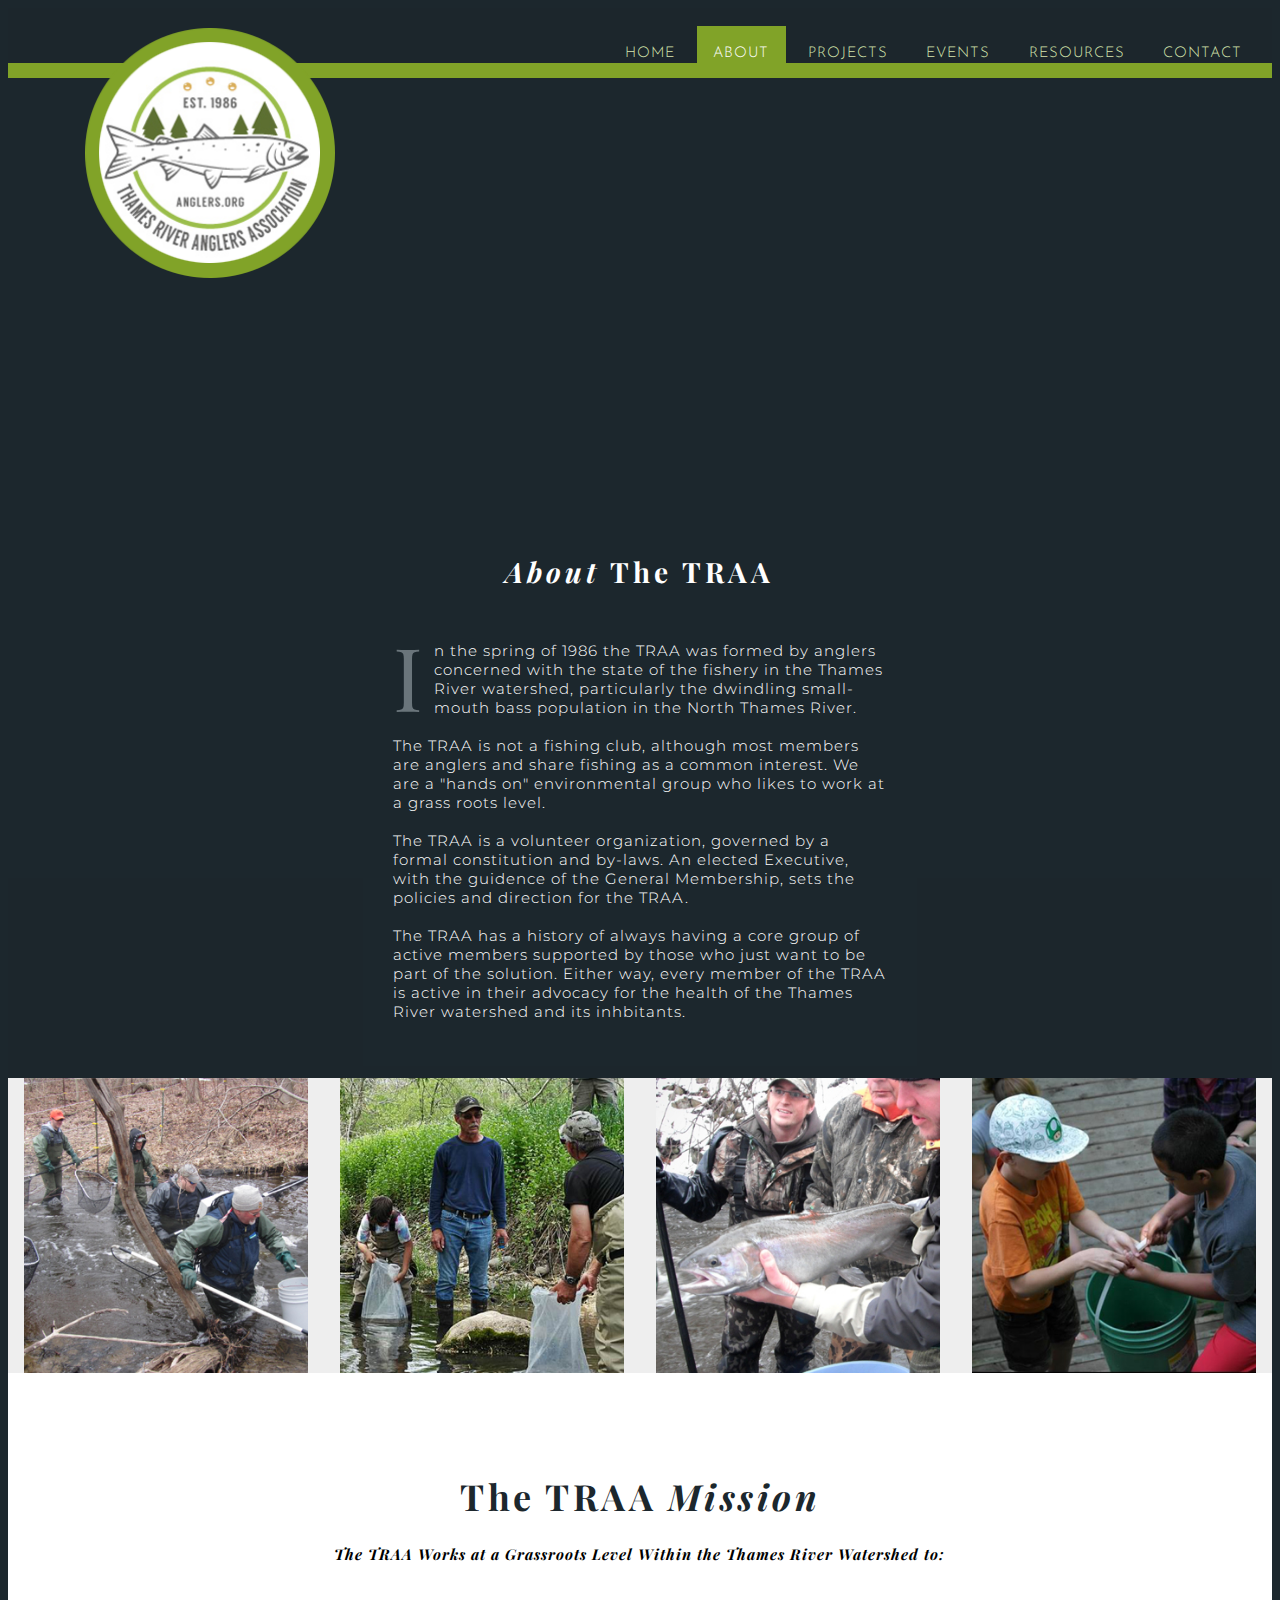
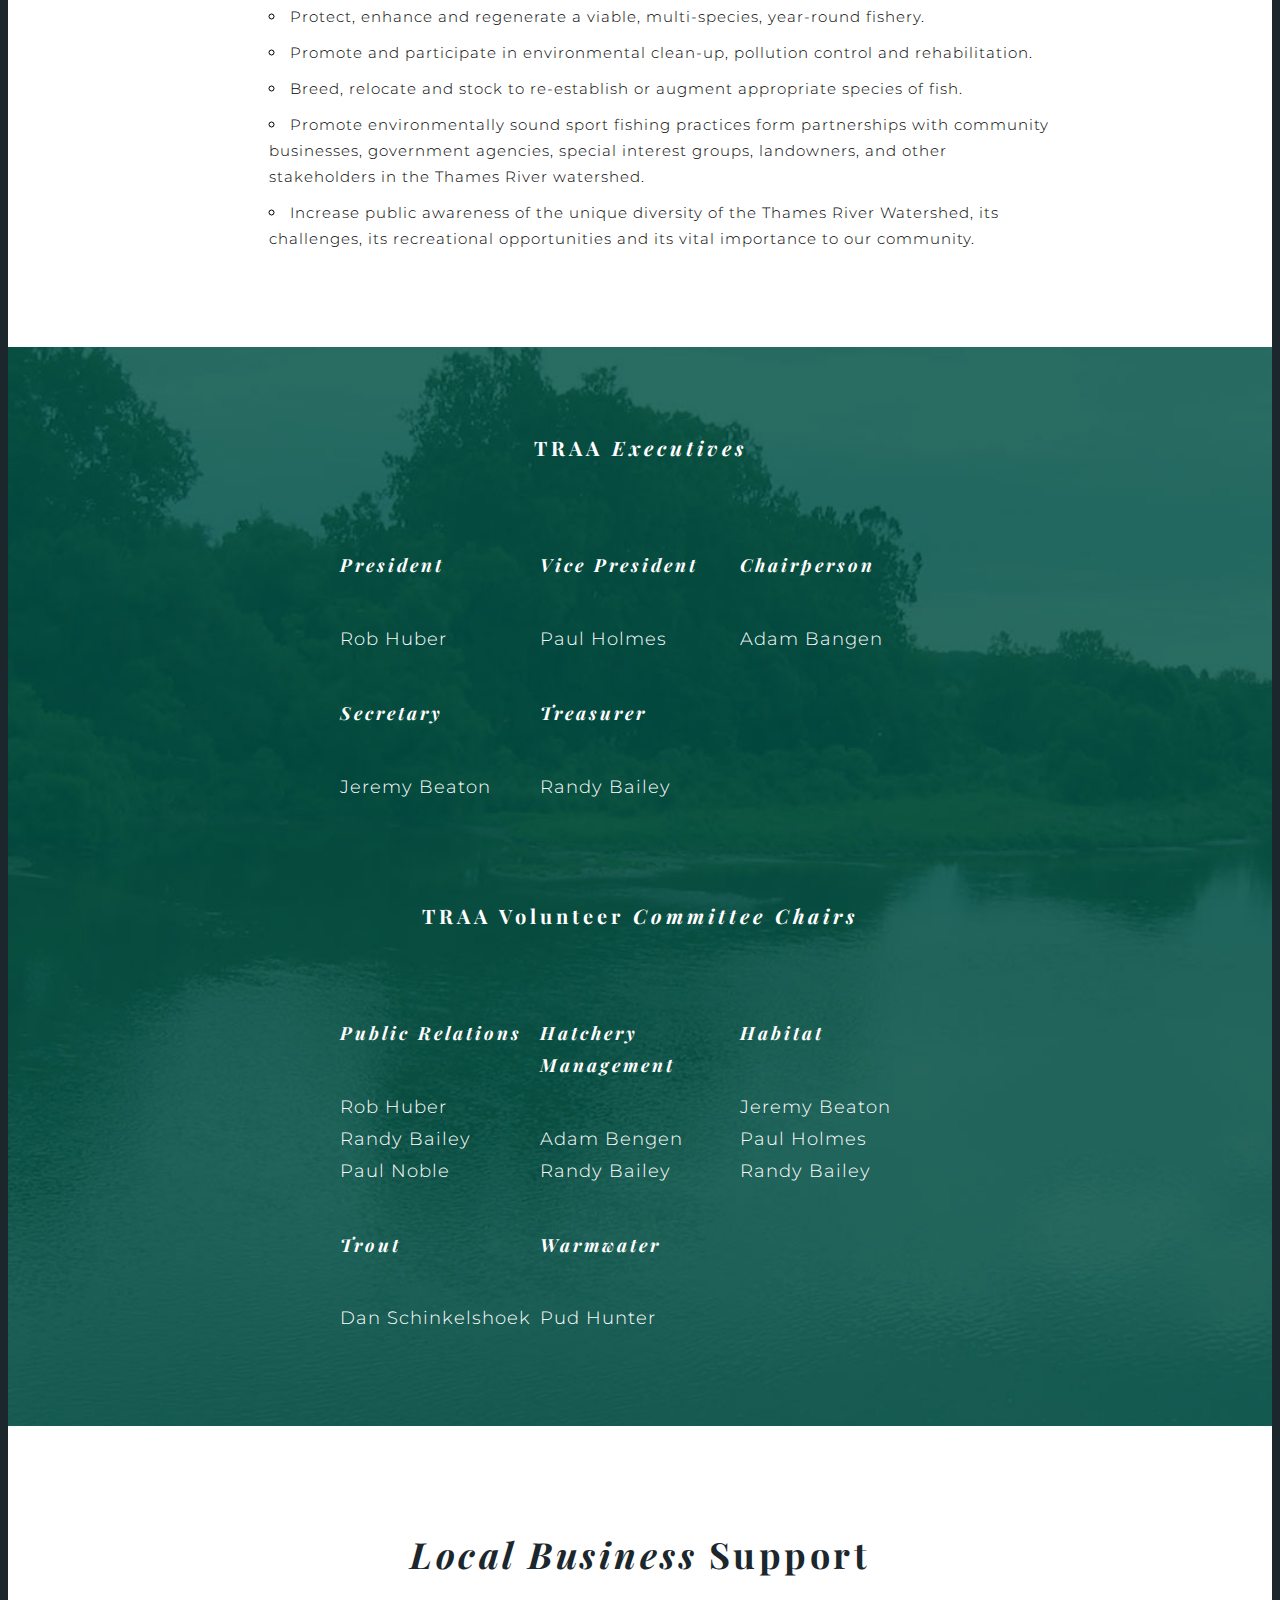
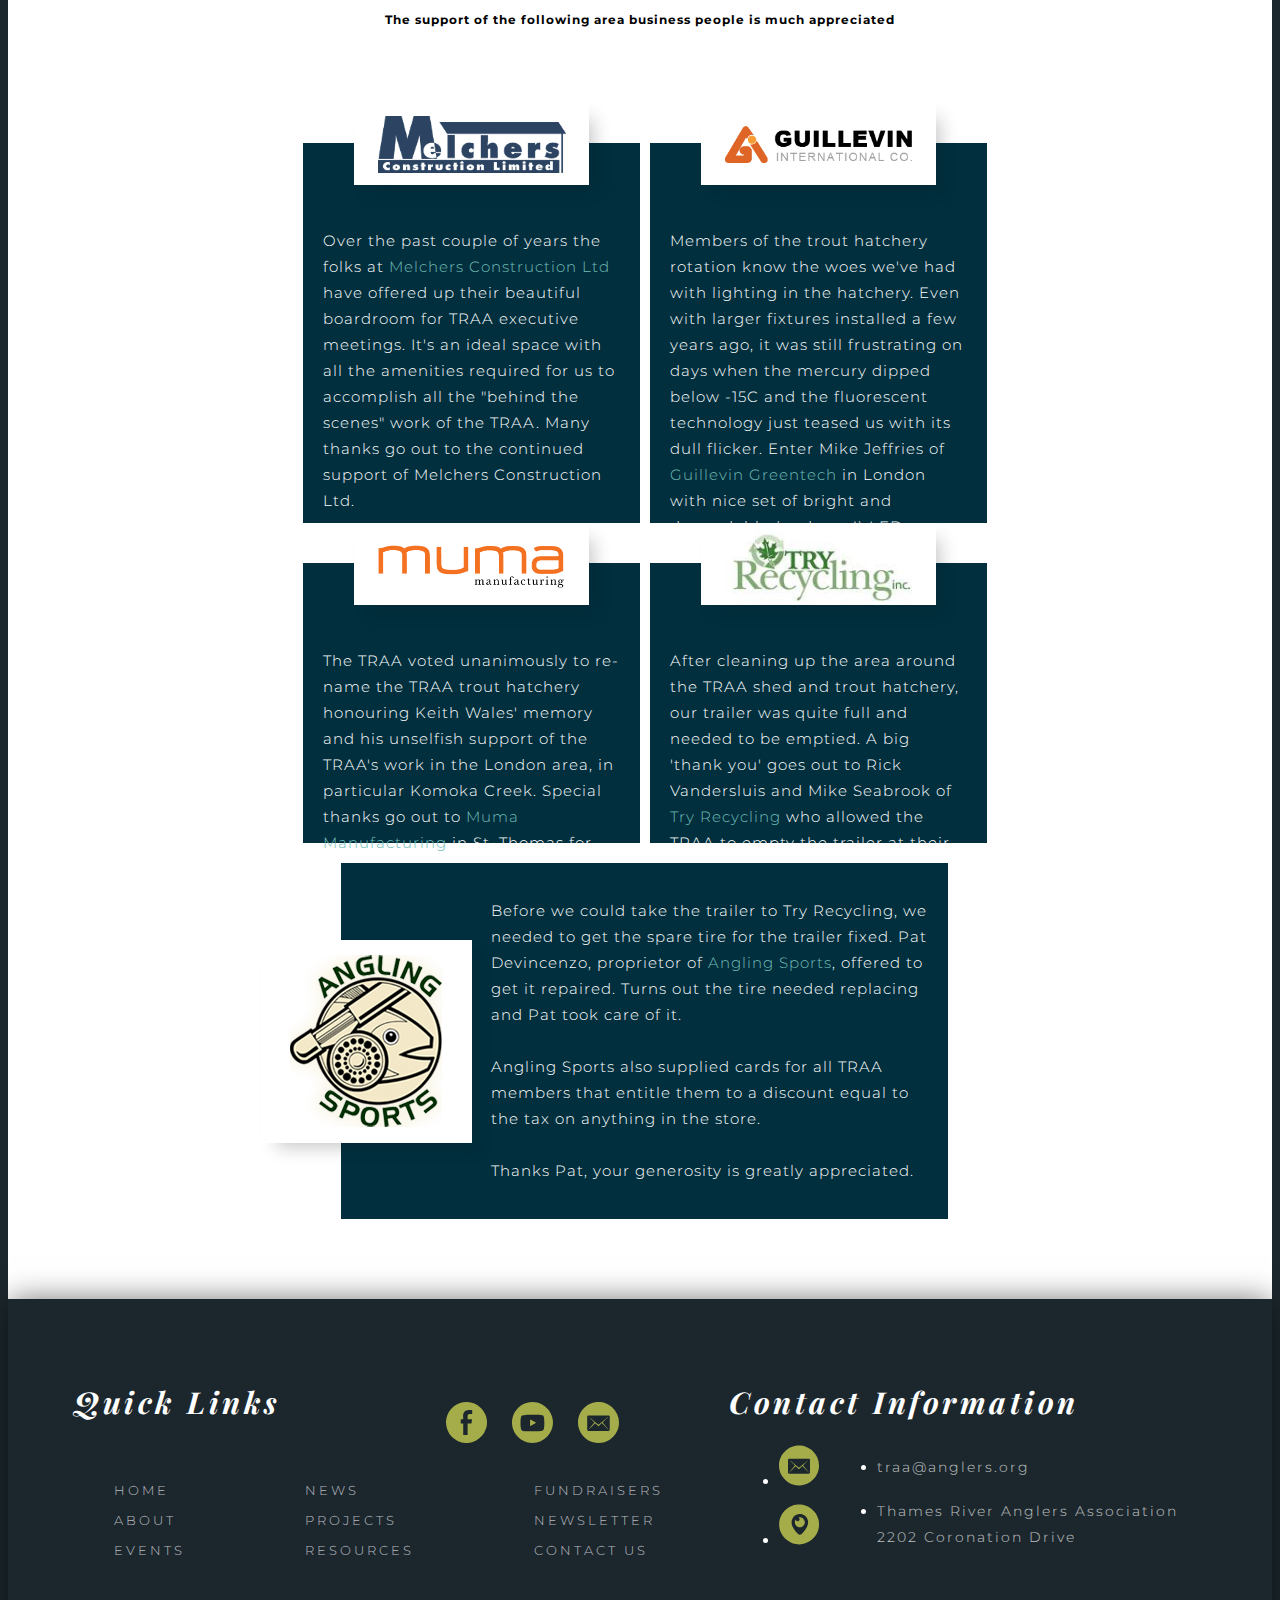
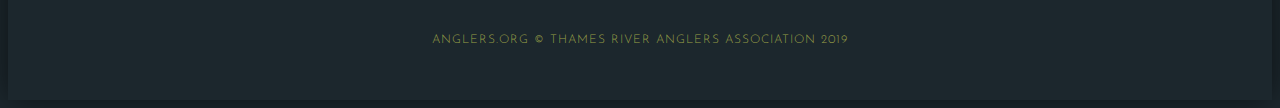
==== commit 837caa25: "Fixing Gallery Responsive Issues" ====
--- a/about.html
+++ b/about.html
@@ -4,7 +4,7 @@
   <meta charset="UTF-8">
   <meta name="viewport" content="width=device-width, initial-scale=1.0">
   <meta http-equiv="X-UA-Compatible" content="ie=edge">
-  <title>Thames River Anglers Association</title> 
+  <title>Thames River Anglers Association</title>
   <link rel="stylesheet" href="css/reset.css">
   <link href="https://fonts.googleapis.com/css?family=Josefin+Sans:300,400|Montserrat:300,300i,400|Playfair+Display:400,400i&display=swap" rel="stylesheet">
   <link rel="stylesheet" href="css/main.css">
@@ -26,7 +26,7 @@
           <div id="logo" class="clear">
             <a href="index.html"><img src="images/anglers-logo.png" alt="Anglers logo" ></a>
         </div>
- 
+
         <nav id="nav-mobile">
           <button id="button"></button>
 
@@ -62,7 +62,7 @@
       <h1 class="hidden">About Page Info</h1>
       <div class="about-page-info-Cont">
           <h2><span class="h2-italics">About</span> The TRAA</h2>
-          <p><span class="drop-cap">I</span>n the spring of 1986 the TRAA was formed by anglers concerned with the state of the fishery in the Thames River watershed, particularly the dwindling small-mouth bass population in the North Thames River. 
+          <p><span class="drop-cap">I</span>n the spring of 1986 the TRAA was formed by anglers concerned with the state of the fishery in the Thames River watershed, particularly the dwindling small-mouth bass population in the North Thames River.
 
           <br><br>The TRAA is not a fishing club, although most members are anglers and share fishing as a common interest. We are a "hands on" environmental group who likes to work at a grass roots level.
 
@@ -71,7 +71,7 @@
           <br><br>The TRAA has a history of always having a core group of active members supported by those who just want to be part of the solution. Either way, every member of the TRAA is active in their advocacy for the health of the Thames River watershed and its inhbitants.</p>
       </div>
     </section>
-  
+
     <div class="about-page-info-bg"></div>
 
     <section class="gallery">
@@ -80,11 +80,11 @@
         <div class="gallery-Content">
           <img src="images/about-gallery1.jpg" alt="TRAA wading through river">
         </div>
-        
+
         <div class="gallery-Content">
           <img src="images/about-gallery2.jpg" alt="TRAA river activity">
         </div>
-        
+
         <div class="gallery-Content">
           <img src="images/about-gallery3.jpg" alt="TRAA holding fish">
         </div>
@@ -126,7 +126,7 @@
             <h6>Jeremy Beaton</h6>
           </div>
         </div>
-        
+
         <div class="board-members-Column">
           <div class="board-members-Content">
             <div class="board-members-Content">
@@ -140,7 +140,7 @@
           </div>
           </div>
         </div>
-        
+
         <div class="board-members-Column">
           <div class="board-members-Content">
             <h5>Chairperson</h5>
@@ -167,7 +167,7 @@
             <h6>Dan Schinkelshoek</h6>
           </div>
         </div>
-        
+
         <div class="board-members-Column">
           <div class="board-members-Content">
             <div class="board-members-Content">
@@ -184,7 +184,7 @@
           </div>
           </div>
         </div>
-        
+
         <div class="board-members-Column">
           <div class="board-members-Content">
             <h5>Habitat</h5>
@@ -211,7 +211,7 @@
           </div>
 
           <div class="local-business-text first-row">
-            <p>Over the past couple of years the folks at <a href="https://www.melchersconstruction.com/" target="_blank">Melchers Construction Ltd</a> have offered up their beautiful boardroom for TRAA executive meetings. It's an ideal space with all the amenities required for us to accomplish all the "behind the scenes" work of the TRAA. Many thanks go out to the continued support of Melchers Construction Ltd.</p>   
+            <p>Over the past couple of years the folks at <a href="https://www.melchersconstruction.com/" target="_blank">Melchers Construction Ltd</a> have offered up their beautiful boardroom for TRAA executive meetings. It's an ideal space with all the amenities required for us to accomplish all the "behind the scenes" work of the TRAA. Many thanks go out to the continued support of Melchers Construction Ltd.</p>
           </div>
         </div>
 
@@ -251,7 +251,7 @@
       <div class="local-business-Container3">
         <div class="local-business-Content3">
           <div class="local-business-logo-3"><a href="https://anglingsports.ca/" target="_blank"><img src="images/business-angling.jpg" alt="Angling Sports' logo"></a></div>
-        
+
           <div class="local-business-text-3">
             <p>Before we could take the trailer to Try Recycling, we needed to get the spare tire for the trailer fixed. Pat Devincenzo, proprietor of <a href="http://anglingsports.ca/" target="_blank">Angling Sports</a>, offered to get it repaired. Turns out the tire needed replacing and Pat took care of it.
 
--- a/css/main.css
+++ b/css/main.css
@@ -298,38 +298,21 @@
   flex-direction: column;
 }
 
-.call-to-action-Cont {
-  padding: 30px;
-  text-align: center;
-}
-
-.call-to-action-Cont h1 {
-  padding: 0!important;
-}
-
-.call-to-action-Cont h2 {
-  line-height: 1!important;
-}
-
-.call-to-action-Cont p {
-  color: #ffffff;
-}
-
-.call-to-action p {
-  text-align: center;
-}
-
-#cta-donate {
-  background-color: #007236;
-}
-
-#cta-membership {
-  background-color: #81a328;
-}
-
-#cta-involvement {
-  background-color: #00746b;
-}
+.call-to-action-Cont { padding: 30px; text-align: center; }
+
+.call-to-action-Cont h1 { padding: 0!important; }
+
+.call-to-action-Cont h2 { line-height: 1!important; }
+
+.call-to-action-Cont p { color: #ffffff; }
+
+.call-to-action p { text-align: center; }
+
+#cta-donate { background-color: #005a4d; }
+
+#cta-membership { background-color: #759038; }
+
+#cta-involvement { background-color: #024f59; }
 
 .button {
   width: 151px;
@@ -352,9 +335,7 @@
   outline: 0;
 }
 
-.cta-button {
-  background-color: #477623;
-}
+.cta-button { background-color: #1c272d; }
 
 /* HOME - ABOUT SECTION */
 
@@ -387,13 +368,9 @@
   line-height: 19px;
 }
 
-#about-button {
-  margin-top: 18px;
-}
-
-#about-button a {
-  color: #1c272d;
-}
+#about-button { margin-top: 18px; }
+
+#about-button a { color: #1c272d; }
 
 /* MOBILE HOME - NEWS SECION */
 
@@ -438,10 +415,7 @@
   background-color: #dcdcdc;
 }*/
 
-.news-img img {
-  max-width: 291px;
-  max-height: 263px;
-}
+.news-img img { max-width: 291px; max-height: 263px; }
 
 .news-txt {
   width: 272px;
@@ -461,10 +435,7 @@
   text-align: center;
 }
 
-.news-txt h4 {
-  color: #232f36;
-  line-height: 30px;
-}
+.news-txt h4 { color: #232f36; line-height: 30px; }
 
 .news-Navigation {
   width: 95%;
@@ -475,14 +446,9 @@
   margin: 0 auto;
 }
 
-.arrows {
-  width: 25px;
-  margin-top: -50px;
-}
-
-.arrows img {
-  width: 25px;
-}
+.arrows { width: 25px; margin-top: -50px; }
+
+.arrows img { width: 25px; }
 
 /* MOBILE HOME - PROJECTS */
 #projects-home {
@@ -491,15 +457,9 @@
   padding-top: 40px;
 }
 
-.projects-home-info {
-  width: 85%;
-  margin: 0 auto;
-}
-
-.projects-home-info p {
-  text-align: center;
-  margin-top: 30px;
-}
+.projects-home-info { width: 85%; margin: 0 auto; }
+
+.projects-home-info p { text-align: center; margin-top: 30px; }
 
 .projects-home-Container {
   width: 85%;
@@ -516,9 +476,7 @@
   align-items: center;
 }
 
-.projects-home-img img {
-  max-width: 100%;
-}
+.projects-home-img img { max-width: 100%; }
 
 .projects-home-txt {
   width: 100%;
@@ -529,9 +487,7 @@
   box-sizing: border-box;         /* Opera/IE 8+ */
 }
 
-.project-learnmore {
-  background-color: #3b948d;
-}
+.project-learnmore { background-color: #3b948d; }
 
 .projects-home-button {
   width: 100%;
@@ -547,6 +503,14 @@
   margin-top: 10px;
   background-color: #81a328;
 }
+#projects-button:hover {
+    opacity:0.7;
+    -webkit-transition-duration: 0.5s;
+    -webkit-transition-timing-function: ease-in-out;
+    transition-duration: 0.5s;
+    transition-timing-function: ease-in-out;
+}
+
 
 /* MOBILE HOME - EVENTS SECTION */
 
@@ -582,9 +546,7 @@
   color: #ffffff;
 }
 
-.events-home-Content p {
-  margin-left: 10px;
-}
+.events-home-Content p { margin-left: 10px; }
 
 .events-home-Content h5 {
   margin-left: 10px;
@@ -646,7 +608,7 @@
 
 /* MOBILE ABOUT PAGE BEGINS HERE */
 #about-page-info {
-  width: 308px;
+  width: 320px;
   height: auto;
   position: absolute;
   left: 0;
@@ -661,9 +623,7 @@
   background-color: #1c272d;
 }
 
-.about-page-info-Cont h2 {
-  padding-bottom: 30px !important;
-}
+.about-page-info-Cont h2 { padding-bottom: 30px !important; }
 
 .about-page-info-Cont p {
   color: #ffffff;
@@ -677,29 +637,16 @@
   background-color: #1c262c;
 }
 
-.gallery {
-  width: 100%;
-  height: auto;
-  background-color: #ffffff;
-}
-
-.gallery-Container {
-  width: 100%;
-  display: flex;
-  flex-direction: row;
-  justify-content: flex-start;
-  flex-wrap: wrap;
-}
-
-.gallery-Content {
-  margin-bottom: 5px;
-  flex: 1;
-}
-
-.gallery-Content img {
-  display: block;
-  width: 90%;
-}
+.gallery-Container{
+  margin:0 auto;
+  display:flex;
+  flex-direction:row;
+  flex-wrap:wrap;
+  background-color:#eee;
+ }
+
+.gallery-Content{ margin:0 auto; width:49%; }
+.gallery-Content img{ width:95%; }
 
 #about-mission {
   height: auto;
@@ -768,17 +715,11 @@
   justify-content: space-between;
 }
 
-#volunteer-members-Container {
-  height: auto;
-}
-
-.board-members-Column {
-  width: 230.64px;
-}
-
-.board-members-Content {
-  margin-bottom: 30px;
-}
+#volunteer-members-Container { height: auto; }
+
+.board-members-Column { width: 230.64px; }
+
+.board-members-Content { margin-bottom: 30px; }
 
 .board-members-Content h5 {
   font-family: 'Playfair Display', serif;
@@ -805,14 +746,9 @@
   background-color: #ffffff;
 }
 
-#local-business .mission-info {
-  width: 75%;
-}
-
-#local-business h5 {
-  margin-top: 40px;
-  text-align: center;
-}
+#local-business .mission-info { width: 75%; }
+
+#local-business h5 { margin-top: 40px; text-align: center; }
 
 .local-business-Container {
   width: 80%;
@@ -825,20 +761,11 @@
   align-items: flex-start;
 }
 
-.local-business-Container3 {
-  width: 80%;
-  margin: 0 auto;
-}
-
-.local-business-Content1 {
-  position: relative;
-  margin-bottom: 80px;
-}
-
-.local-business-Content2 {
-  position: relative;
-  margin-bottom: 80px;
-}
+.local-business-Container3 { width: 80%; margin: 0 auto; }
+
+.local-business-Content1 { position: relative; margin-bottom: 80px; }
+
+.local-business-Content2 { position: relative; margin-bottom: 80px; }
 
 .local-business-Content3 {
   position: relative;
@@ -939,6 +866,270 @@
 
 /* MOBILE PROJECTS PAGE */
 
+#current-proj {
+  width: 100%;
+}
+
+.current-proj-Container {
+  width: 85%;
+  margin: 0 auto;
+  padding-top: 55px;
+  display: flex;
+  flex-direction: column;
+}
+
+#current-proj h2 {
+  color: #000000;
+  padding-bottom: 30px;
+}
+
+.current-proj-Content {
+  width: 100%;
+  padding-bottom: 340px;
+  display: flex;
+  flex-direction: column;
+  position: relative;
+
+}
+
+.current-proj-img {
+  width: 100%;
+  height: 290.095px;
+}
+
+.salmonid-image {
+  background: url('../images/projects-salmonid.jpg');
+  background-size: cover;
+  background-position: center;
+}
+
+.trout-image {
+  background: url('../images/projects-trout.jpg');
+  background-size: cover;
+  background-position: center;
+}
+
+.current-proj-txt {
+  width: 90%;
+  position: absolute;
+  left: 0;
+  right: 0;
+  top: 230px;
+  margin-left: auto;
+  margin-right: auto;
+  background-color: #01675f;
+  border-left: solid 20px #025239;
+  padding-top: 25px;
+  padding-left: 15px;
+  padding-right: 30px;
+  padding-bottom: 25px;
+  -webkit-box-sizing: border-box; /* Safari/Chrome, other WebKit */
+  -moz-box-sizing: border-box;    /* Firefox, other Gecko */
+  box-sizing: border-box;         /* Opera/IE 8+ */
+}
+
+.current-proj-txt h1, .past-proj-contTitle h1 {
+  text-align: left;
+  font-size: 18px;
+  line-height: 21px;
+  padding: 0 0 20px 0;
+}
+
+.current-proj-txt p {
+  color: #ffffff;
+}
+
+.current-proj-txt button {
+  background-color: #024624;
+}
+
+#past-proj {
+  width: 100%;
+  background: url('../images/index/index-events-section.jpg');
+  background-size: cover;
+  background-position: center;
+}
+
+.past-proj-title {
+  background-color: #81a328;
+  padding: 30px 0 20px 0;
+}
+
+.past-proj-Container {
+  width: 85%;
+  margin: 0 auto;
+  padding-top: 50px;
+  display: flex;
+  flex-direction: column;
+}
+
+.past-proj-Content {
+  width: 100%;
+  padding-bottom: 130px;
+}
+
+.past-proj-img {
+  width: 100%;
+  height: 235px;
+}
+
+.walleye-image {
+  background: url('../images/project-walleye.jpg');
+  background-size: cover;
+  background-position: center;
+}
+
+.steam-image {
+  background: url('../images/project-steameye.jpg');
+  background-size: cover;
+  background-position: center;
+}
+
+.past-proj-txt {
+  width: 75%;
+  position: absolute;
+  left: 0;
+  right: 0;
+  margin-top: -30px;
+  margin-left: auto;
+  margin-right: auto;
+  padding: 20px 25px;
+  background-color: #01675f;
+  display: flex;
+  flex-direction: row;
+  justify-content: space-between;
+  align-items: center;
+  -webkit-box-sizing: border-box;
+  -moz-box-sizing: border-box;
+  box-sizing: border-box;
+  background-color: #1c272d;
+}
+
+.past-proj-txt h1 {
+  padding: 0;
+}
+
+.past-proj-button {
+  background-color: #81a328;
+  width: 73px;
+  padding: 20px;
+  text-align: center;
+}
+
+.past-proj-button a {
+  color: #1c272d;
+  font-weight: 700;
+}
+
+#salmonid-monitoring {
+  width: 100%;
+  padding-top: 50px;
+  padding-bottom: 70px;
+}
+
+#salmonid-monitoring h3 {
+  width: 80%;
+  line-height: 25px;
+  margin: 0 auto;
+  color: #026158;
+}
+
+.program-gallery {
+  width: 100%;
+  display: flex;
+  flex-direction: row;
+  flex-wrap: wrap;
+  justify-content: space-between;
+  margin-top: 45px;
+}
+
+.program-gallery-img {
+  width: 184.59px;
+  height: 191.28px;
+  margin-bottom: 5px;
+}
+
+.pgi-1 {
+  background: url('../images/project-salmonid1.jpg');
+  background-size: cover;
+  background-position: center;
+}
+
+.pgi-2 {
+  background: url('../images/project-salmonid2.jpg');
+  background-size: cover;
+  background-position: center;
+}
+
+.pgi-3 {
+  background: url('../images/index/index-salmonid3.jpg');
+  background-size: cover;
+  background-position: center;
+}
+
+.pgi-4 {
+  background: url('../images/projects-salmonid.jpg');
+  background-size: cover;
+  background-position: center;
+}
+
+.program-text {
+  width: 75%;
+  margin: 0 auto;
+  margin-top: 50px;
+  margin-bottom: 40px;
+}
+
+.program-text a {
+  color: #71bdb6;
+  text-decoration: none;
+}
+
+.program-vid {
+  width: 85%;
+  margin: 0 auto;
+}
+
+.program-vid iframe {
+  width: 100%;
+}
+
+#stream-rehab {
+  width: 100%;
+}
+
+.stream-rehab-title {
+  background-color: #1a4351;
+  padding-top: 50px;
+  padding-bottom: 80px;
+  position: relative;
+}
+
+.stream-rehab-title p {
+  width: 60%;
+  color: #ffffff;
+  font-style: italic;
+  text-align: center;
+  margin: 0 auto;
+  margin-bottom: 30px;
+}
+
+.stream-rehab-hero {
+  width: 85%;
+  height: 130px;
+  position: absolute;
+  left: 0;
+  right: 0;
+  margin-left: auto;
+  margin-right: auto;
+  background: url('../images/project-steameye.jpg');
+  background-size: cover;
+  background-position: center;
+}
+
+#stream-rehab .program-text {
+  padding-top: 30px;
+}
 
 /*          MOBILE EVENTS PAGE BEGINS HERE    */
 
@@ -1314,10 +1505,16 @@
   opacity:0.9;
 }
 
+/* OTHER MEDIA QUERY */
+@media screen and (min-width:495px) {
+  .current-proj-Content {
+    padding-bottom: 230px;
+  }
+}
 
 /*     TABLET MEDIA QUERY BEGINS    */
 
-@media screen and (min-width: 376px) {
+@media screen and (min-width: 641px) {
 
   body{
     font-size:14px;
@@ -1434,14 +1631,11 @@
 
   /* TABLET HOME PAGE HERE */
 
-  #tagline {
-    height: 220px;
-    width: 699px;
-  }
-
-  #tag-body {
-    width: 625px;
-  }
+  #tagline { height: 220px; width: 699px; }
+
+  #tagline h2{ font-size:25px; }
+
+  #tag-body { width: 625px; }
 
   #call-to-action {
     width: 701px;
@@ -1459,23 +1653,14 @@
     box-sizing: border-box;         /* Opera/IE 8+ */
   }
 
-  .call-to-action-Cont h1 {
-    font-size: 24px;
-  }
-
-  .call-to-action-Cont h2 {
-    font-size: 20px;
-  }  
-
-  .button {
-    bottom: 10px;
-  }
+  .call-to-action-Cont h1 { font-size: 22px; }
+
+  .call-to-action-Cont h2 { font-size: 20px; }
+
+  .button { bottom: 10px; }
 
   /* TABLET HOME PAGE - ABOUT */
-  #about {
-    padding-top: 0;
-    height: 600px;
-  }
+  #about { padding-top: 0; height: 600px; }
 
   .about-Cont {
     width: 535px;
@@ -1484,17 +1669,11 @@
     justify-content: space-between;
   }
 
-  .about-img {
-    flex: 1;
-  } 
-
-  .about-img img {
-    margin: 0;
-  }
-
-  .about-txt {
-    flex: 1;
-}
+  .about-img { flex: 1; }
+
+  .about-img img { margin: 0; }
+
+  .about-txt { flex: 1; }
 
 /* TABLET HOME PAGE - NEWS */
   #news {
@@ -1510,9 +1689,7 @@
     margin-top: -50px;
   }
 
-  .news-Container {
-    width: 100%;
-  }
+  .news-Container { width: 100%; }
 
   .news-Content-Container {
     width: 2030px;
@@ -1534,9 +1711,7 @@
     position: relative;
   }
 
-  .arrows {
-    display: none;
-  }
+  .arrows { display: none; }
 
   .news-Navigation-Desktop {
     width: 65%;
@@ -1552,10 +1727,7 @@
     background-color: #dcdcdc;
   }
 
-  .news-img img {
-    max-width: 100%;
-    max-height: 100%;
-  }
+  .news-img img { max-width: 100%; max-height: 100%; }
 
   .news-txt {
     width: 532px;
@@ -1575,10 +1747,7 @@
     text-align: center;
   }
 
-  .news-txt h4 {
-    color: #232f36;
-    line-height: 40px;
-  }
+  .news-txt h4 { color: #232f36; line-height: 40px; }
 
   #news-Navigation {
     width: 1076px;
@@ -1588,9 +1757,7 @@
     justify-content: flex-end;
   }
 
-  .leftArrow {
-    margin-right: 50px;
-  }
+  .leftArrow { margin-right: 50px; }
 
   /* TABLET HOME - EVENTS */
   #events-home {
@@ -1626,9 +1793,7 @@
     flex: 1;
   }
 
-  .events-home-Content p {
-    margin-left: 10px;
-  }
+  .events-home-Content p { margin-left: 10px; }
 
   .events-home-Content h5 {
     margin-left: 10px;
@@ -1653,10 +1818,7 @@
     margin-bottom: 13px;
   }
 
-  .events-home-button {
-    text-align: center;
-    margin-top: 30px;
-  }
+  .events-home-button { text-align: center; margin-top: 30px; }
 
   #events-button {
     width: 176px;
@@ -1666,66 +1828,36 @@
     background-color: #81a328;
   }
 
-  #events-home-button a {
-    text-align: center;
-  }
+  #events-home-button a { text-align: center; }
 
   /* TABLET HOME - PROJECTS */
 
-  #projects-home {
-    height: auto;
-  } 
-
-  .projects-home-Container {
-    height: auto;
-  }
-
-  .projects-home-Content {
-    margin-top: 50px;
-  }
-
-  .projects-home-img, .projects-home-img img {
-    width: 100%;
-  }
-
-  .projects-home-txt {
-    padding-bottom: 0;
-    height: auto;
-  }
+  #projects-home { height: auto; }
+
+  .projects-home-Container { height: auto; }
+
+  .projects-home-Content { margin-top: 50px; }
+
+  .projects-home-img, .projects-home-img img { width: 100%; }
+
+  .projects-home-txt { padding-bottom: 0; height: auto; }
 
   /* TABLET ABOUT PAGE HERE */
-  #about-page-info {
-    width: 554.99px;
-    margin-top: -400px;
-  }
-
-  .about-page-info-bg {
-    height: 200px;
-  }
-
-  .about-mission-Container {
-    width: 65%;
-  }
-
-  #board-members h2 {
-    width: auto;
-  }
-
-  .about-mission-Container h3 {
-    padding-bottom: 0;
-  }
-
-  .board-members-Container {
-    flex-direction: row;
-  }
-
-  .board-members-Column {
-    width: 200px;
-  }
-
-  .board-members-Content h6, .board-members-Content h5 {
-    line-height: 32px;
-  }
+  #about-page-info { width: 554.99px; margin-top: -400px; }
+
+  .about-page-info-bg { height: 200px; }
+
+  .about-mission-Container { width: 65%; }
+
+  #board-members h2 { width: auto; }
+
+  .about-mission-Container h3 { padding-bottom: 0; }
+
+  .board-members-Container { flex-direction: row; }
+
+  .board-members-Column { width: 200px; }
+
+  .board-members-Content h6, .board-members-Content h5 { line-height: 32px; }
 
   .local-business-Container {
     width: 90%;
@@ -1733,28 +1865,15 @@
     justify-content: center;
   }
 
-  .local-business-Container3 {
-    max-width: 80%;
-  }
-
-  #local-business .mission-info {
-    width: 65%;
-  }
-
-  .local-business-Content1 {
-    margin-bottom: 40px;
-    margin-left: 10px;
-  }
-
-  .local-business-Content2 {
-    margin-bottom: 20px;
-    margin-left: 10px;
-  }
-
-  .local-business-Content3 {
-    width: 100%;
-    margin: initial;
-  }
+  .local-business-Container3 { max-width: 80%; }
+
+  #local-business .mission-info { width: 65%; }
+
+  .local-business-Content1 { margin-bottom: 40px; margin-left: 10px; }
+
+  .local-business-Content2 { margin-bottom: 20px; margin-left: 10px; }
+
+  .local-business-Content3 { width: 100%; margin: initial; }
 
   .local-business-logo {
     top: -40px;
@@ -1792,23 +1911,97 @@
     padding-left: 150px;
   }
 
-  .first-row {
-    height: 380px;
-  }
-
-  .second-row {
-    height: 280px;
-  }
+  .first-row { height: 380px; }
+
+  .second-row { height: 280px; }
+
+  /* TABLET ABOUT PAGE HERE  */
+
+  .gallery {
+    width: 100%;
+    height: auto;
+    background-color: #ffffff;
+  }
+
+  .gallery-Container {
+    width: 100%;
+    display: flex;
+    flex-direction: row;
+    justify-content: flex-start;
+    flex-wrap: wrap;
+  }
+
+  .gallery-Content { margin-bottom: 5px; flex: 1; }
+
+  .gallery-Content img { display: block; width: 90%; }
+
+
+  /* TABLET PROJECTS PAGE HERE */
+  #current-proj { padding-bottom: 100px; }
+
+  #current-proj h2{ padding-bottom: 0; }
+
+  .current-proj-Content {
+    flex-direction: row;
+    padding-bottom: initial;
+    margin-top: 80px;
+  }
+
+  .current-proj-img {
+    width: 70%;
+    height: 450px;
+  }
+
+  .current-proj-txt {
+    width: 50%;
+    left: initial;
+    top: 60px;
+    right: 0;
+    padding: 20px;
+  }
+
+  .current-proj-txt h1 {
+    font-size: 24px;
+    line-height: 30px;
+    width: 60%;
+    padding-bottom: 10px;
+    padding-right: 30px;
+  }
+
+  .current-proj-txt p { font-size: 13px; line-height: 21px; }
+
+  #current-proj-Content-Trout { flex-direction: row-reverse; }
+
+  #current-proj-txt-Trout { right: initial; left: 0; }
+
+  .past-proj-Content { padding-bottom: 200px; }
+
+  .past-proj-Container { width: 65%; }
+
+  .past-proj-txt { width: 60%; }
+
+  .past-proj-contTitle { width: 60%; }
+
+  .past-proj-contTitle h1 { font-size: 31px; line-height: 41px; }
+
+  .past-proj-button { flex: 1; }
+
+  .stream-rehab-hero { height: 287px;}
+
+  .program-text {width: 55%;}
+
+  #stream-rehab { padding-bottom: 50px; }
+
+  .stream-rehab-title h2 { padding-bottom: 40px; }
+
+  #stream-rehab .program-text { padding-top: 210px; }
+
 
   /*       TABLET EVENTS PAGE HERE    */
 
-  #events-new{
-    width:400px;
-  }
-
-  #events-new img{
-    width:400px;
-  }
+  #events-new{ width:400px; }
+
+  #events-new img{ width:400px; }
 
   /*       TABLET RESOURCES PAGE HERE    */
 
@@ -1816,9 +2009,7 @@
 
   .resources h2{ font-size:24px; }
 
-  #resource-conserve, #resource-fishing{
-    width:90%;
-  }
+  #resource-conserve, #resource-fishing{ width:90%; }
 
   #resource-retailers{ display:block; }
 
@@ -1908,26 +2099,15 @@
 }
 
 /*     OTHER MEDIA QUERY BEGINS HERE   */
-
-@media screen and (min-width:1000px) {
-  .local-business-Container {
-    width: 90%;
-  }
-
-  .local-business-Container3 {
-    max-width: 60%;
-  }
-}
-
-@media screen and (min-width:1156px) {
-  .local-business-Container {
-    width: 80%;
+@media screen and (min-width:900px) {
+  .past-proj-contTitle {
+    width: 55%;
   }
 }
 
 /*     DESKTOP MEDIA QUERY BEGINS    */
 
-@media screen and (min-width:769px) {
+@media screen and (min-width:961px) {
 
   body{
     font-family: 'Montserrat', sans-serif;
@@ -1996,6 +2176,14 @@
   }
 
   a, a:link, a:visited, a:hover{ color:#71bdb6; text-decoration:none; }
+
+  .button:hover{
+    opacity:0.7;
+    -webkit-transition-duration: 0.5s;
+    -webkit-transition-timing-function: ease-in-out;
+    transition-duration: 0.5s;
+    transition-timing-function: ease-in-out;
+  }
 
 
   /*              DESKTOP MAIN HEADER HERE               */
@@ -2094,6 +2282,7 @@
     margin:0 auto;
     height:265px;
     width:900px;
+    margin-top:280px;
     margin-bottom:95px;
     background-color: #cccccc;
     background-color:rgb(2, 87, 80, .85);
@@ -2109,6 +2298,9 @@
     border-width:2px;
     border-color:#7aa5a2;
   }
+
+  #tagline-info h2{ font-size:25px; margin-top:-10px; }
+  #tagline-info p{ font-size:18px; margin-top:-10px;}
 
   #tag-body{
     font-family:'Montserrat', sans-serif;
@@ -2125,9 +2317,10 @@
 
   /*          DESKTOP HOME PAGE STARTS HERE        */
   /*          DESKTOP CALL TO ACTION               */
+
   #call-to-action {
     width: 1062px;
-    height: 
+    height:
     339px;
     position: absolute;
     left: 0;
@@ -2147,29 +2340,13 @@
     box-sizing: initial;
   }
 
-  .call-to-action-Cont h2 {
-    padding-bottom: 20px !important;
-  }
-
-  .call-to-action-Cont p {
-    color: #ffffff;
-  }
-
-  .call-to-action p {
-    text-align: center;
-  }
-
-  #cta-donate {
-    background-color: #007236;
-  }
-
-  #cta-membership {
-    background-color: #81a328;
-  }
-
-  #cta-involvement {
-    background-color: #00746b;
-  }
+  .call-to-action-Cont h1 { font-size:28px; }
+
+  .call-to-action-Cont h2 { padding-bottom: 20px !important; }
+
+  .call-to-action-Cont p { color: #ffffff; }
+
+  .call-to-action p { text-align: center; }
 
   .button {
     width: 151px;
@@ -2192,11 +2369,18 @@
     outline: 0;
   }
 
-  .cta-button {
-    background-color: #477623;
+  .cta-button { background-color: #0d433f; }
+
+  .cta-button:hover {
+    opacity:0.7;
+    -webkit-transition-duration: 0.5s;
+    -webkit-transition-timing-function: ease-in-out;
+    transition-duration: 0.5s;
+    transition-timing-function: ease-in-out;
   }
 
   /*          DESKTOP ABOUT SECTION               */
+
   #about {
     width: 100%;
     height: 550px;
@@ -2213,28 +2397,108 @@
     justify-content: space-between;
   }
 
-  .about-img img {
-    width: 100%;
-    height: 100%;
-    margin-top: 0;
-  }
-
-  .about-txt {
-    padding-left: 30px;
-  }
-
-  .about-txt p {
-    color: #ffffff;
-    line-height: 26px;
-  }
-
-  #about-button {
-    margin-top: 18px;
-  }
-
-  #about-button a {
-    color: #1c272d;
-  }
+  .about-img img { width: 100%; height: 100%; margin-top: 0; }
+
+  .about-txt { padding-left: 30px; }
+
+  .about-txt p { color: #ffffff; line-height: 26px; }
+
+  #about-button { margin-top: 18px; }
+
+  #about-button:hover {
+    opacity:0.7;
+    -webkit-transition-duration: 0.5s;
+    -webkit-transition-timing-function: ease-in-out;
+    transition-duration: 0.5s;
+    transition-timing-function: ease-in-out;
+  }
+
+  #about-button a { color: #1c272d; }
+
+  /* HOMEPAGE UPCOMING EVENTS SECTION */
+
+  #events-home{ margin:0 auto; height:870px; background-size:cover;}
+
+  .events-home-Container{
+    margin:0 auto;
+    width:96%;
+    max-width:1280px;
+    display:flex;
+    flex-wrap:nowrap;
+    padding-top:40px;
+  }
+  .events-home-Content{ margin:0 auto; width:250px; }
+  .events-home-img img{ width:280px; }
+  .events-home-Content h5{ margin-top:30px; }
+  .events-home-aside{  margin-bottom:20px; }
+  .events-home-Content p{ width:280px; }
+  .events-home-button{ margin:0 auto 0 auto; margin-top:-440px;}
+
+  /* DESKTOP HOMEPAGE PROJECTS SECTION */
+
+  #projects-home{ margin-bottom:20px; }
+
+  .projects-home-Container{ width:90%; max-width:1180px; margin-bottom:50px;}
+  .projects-home-Content { display:flex; flex-direction:row; }
+
+  .projects-home-img{ width:575px; }
+  .projects-home-txt{ width:530px; }
+
+  /* DESKTOP ABOUT PAGE */
+
+  .gallery-Content{
+    margin:0 auto;
+    width:100%;
+    display:flex;
+    flex-direction:row;
+    justify-content:space-between;
+  }
+  .gallery-Content img{ margin:0 auto; }
+
+
+  /* DESKTOP PROJECTS PAGE */
+  .current-proj-txt {
+    width: 45%;
+    padding: 40px 45px;
+    top: initial;
+    bottom: 50px;
+  }
+
+  .current-proj-txt h1 { font-size: 30px; line-height: 41px; }
+
+  .current-proj-img { height: 700px; }
+
+  .past-proj-Container {
+    width: 70%;
+    flex-direction: row;
+    justify-content: space-between;
+  }
+
+  .past-proj-Content { width: 45%; padding-bottom: 60px; }
+
+  .past-proj-txt h1{ font-size:24px; }
+
+  .past-proj-img { height: 350px; }
+
+  .past-proj-txt { width: 90%; position: initial; }
+
+  .past-proj-button a { color: #1c272d!important; }
+
+  #salmonid-monitoring { padding-top: 90px; }
+
+  .program-gallery { margin-top: 80px; }
+
+  .program-gallery-img{ width:24%; }
+
+  .program-text { width: 40%; }
+
+  .stream-rehab-title p { width: 50%; }
+
+  .stream-rehab-hero { height: 473px; }
+
+  #stream-rehab .program-text { padding-top: 410px; }
+
+  /* DESKTOP EVENTS */
 
   #events-upcoming{
     margin:0 auto;
@@ -2588,21 +2852,32 @@
     color:#a5ad4b;
     opacity:0.9;
   }
-
 }
 
 /*   DESKTOP QUERY FIXES  */
 
 @media screen and (min-width:970px) {
 
-
-  /*  CONTACT PAGE FIXES  */
-
   #contact-meet { border-left:2px solid #e1e1e1; }
 
   #contact-mail{ border-right:2px solid #e1e1e1; }
 
   #contact-map{ display:unset; }
 
-
-}
+}
+
+@media screen and (min-width:1000px) {
+  .local-business-Container {
+    width: 90%;
+  }
+
+  .local-business-Container3 {
+    max-width: 60%;
+  }
+}
+
+@media screen and (min-width:1156px) {
+  .local-business-Container {
+    width: 80%;
+  }
+}
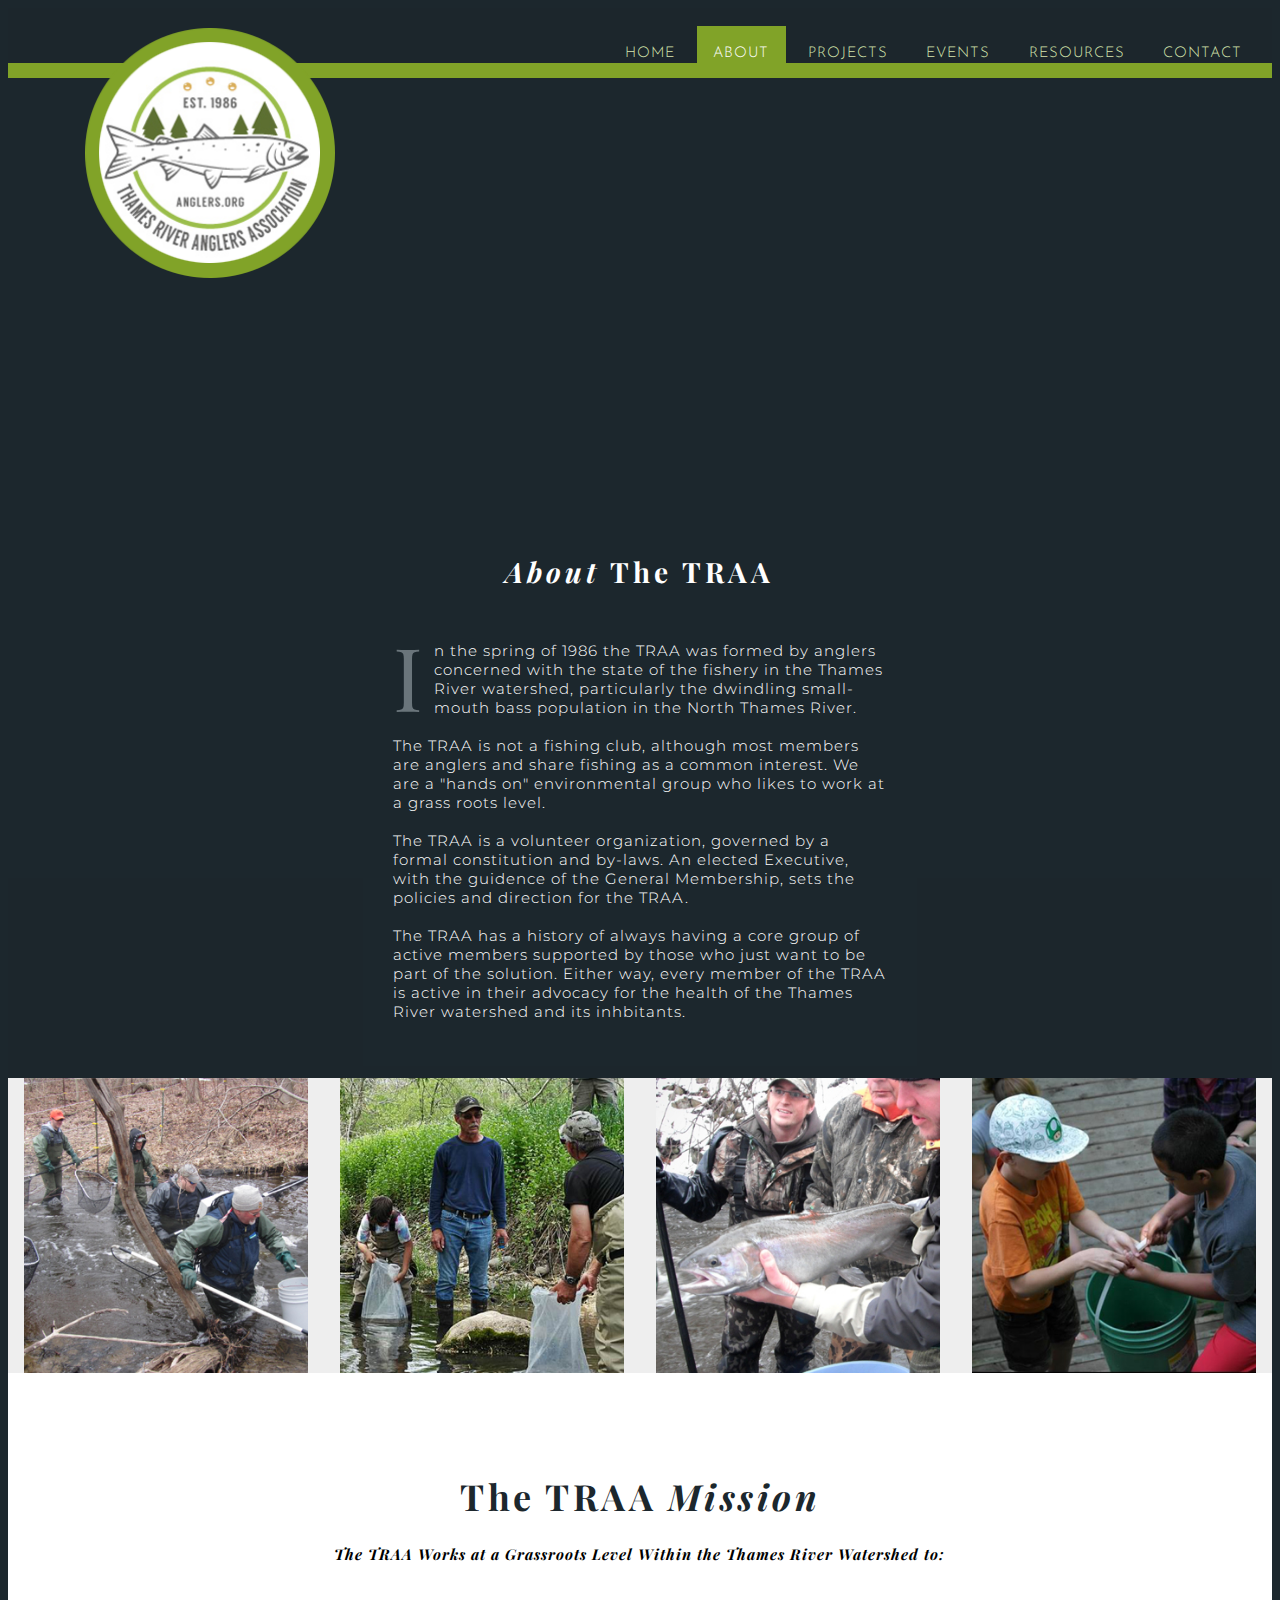
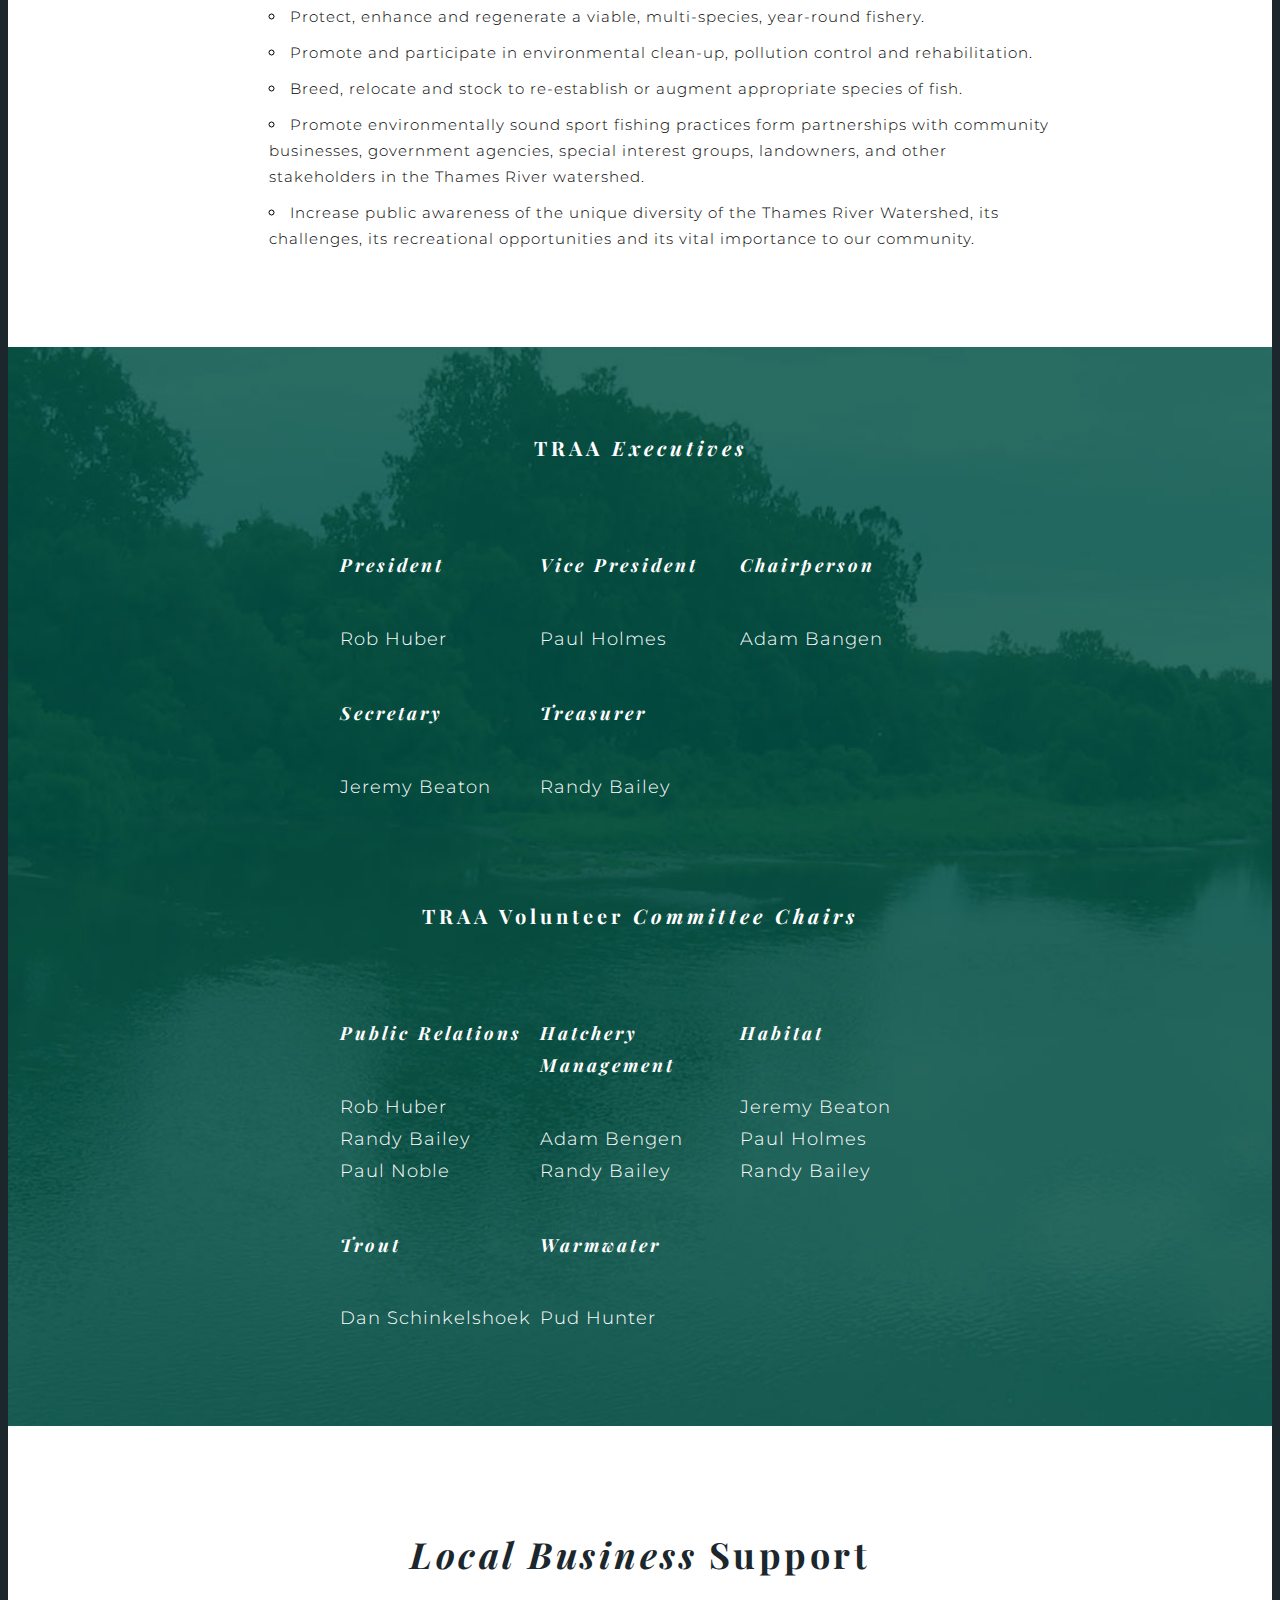
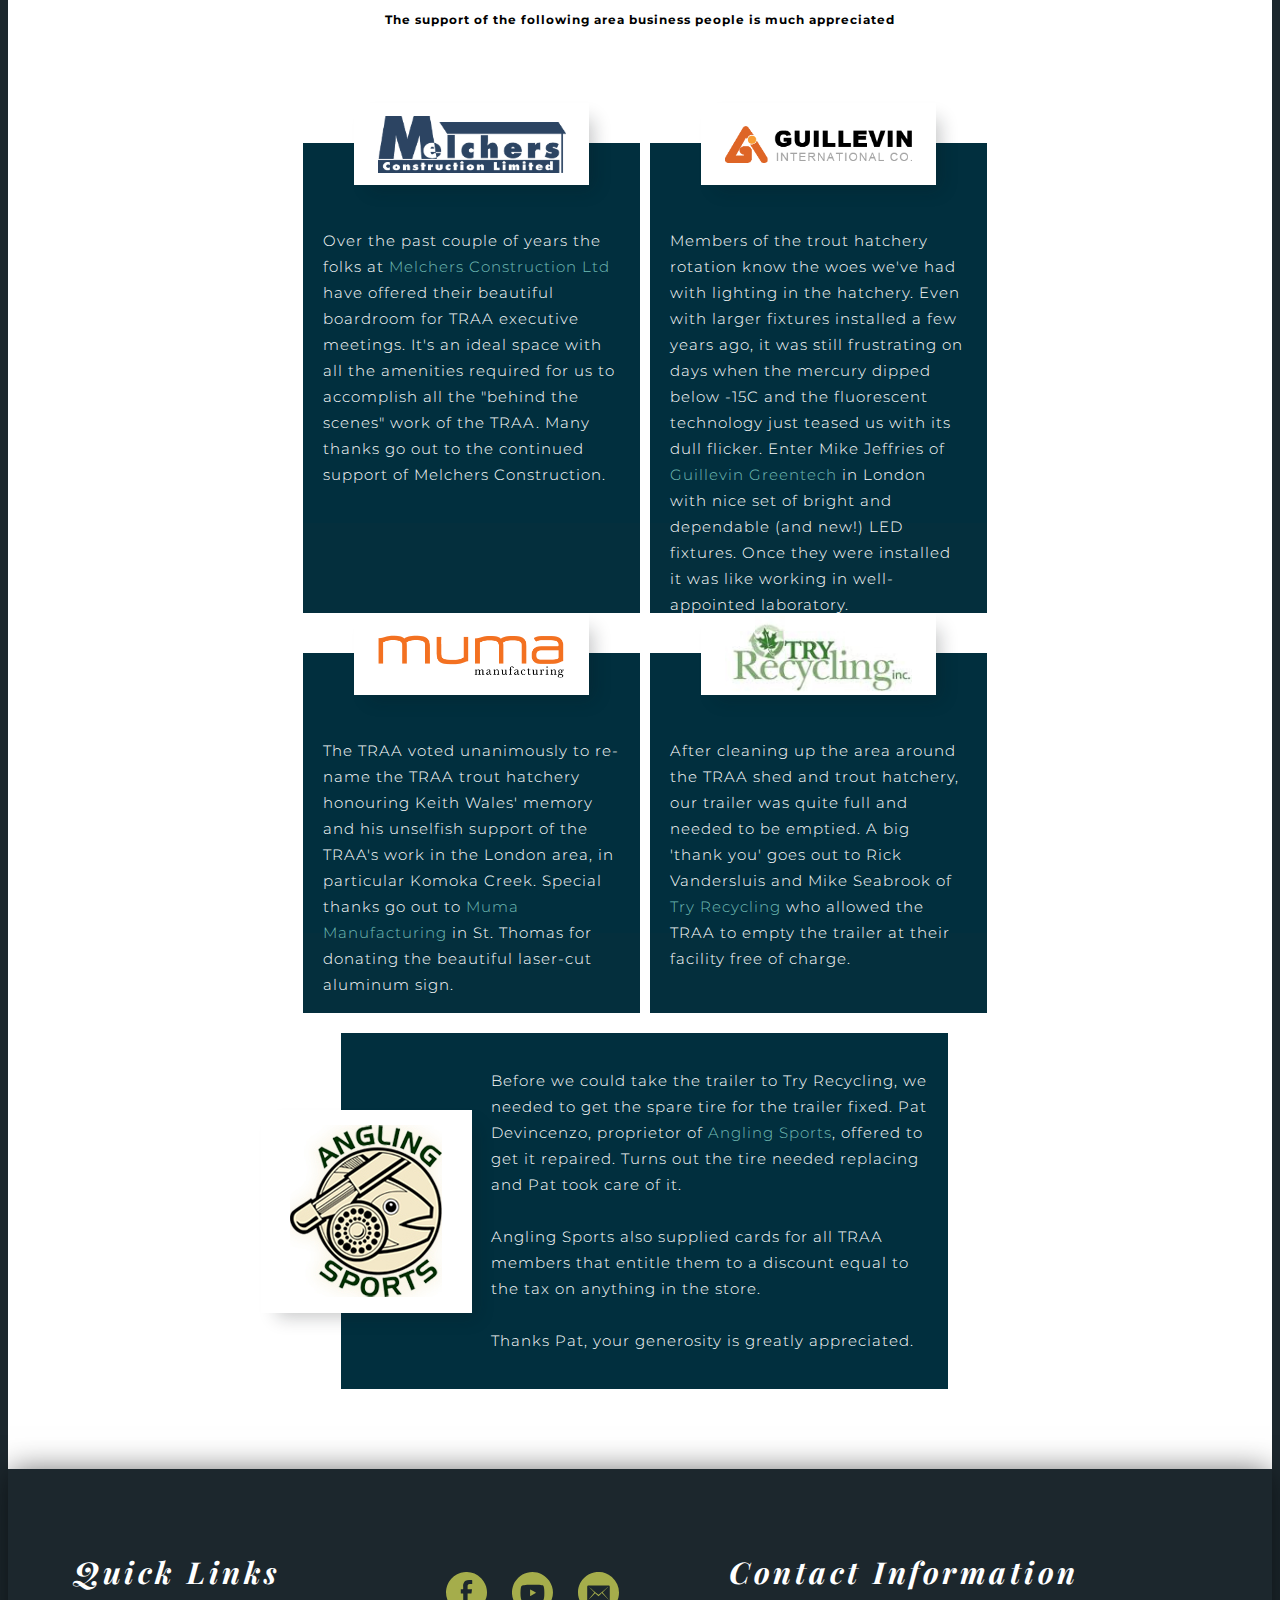
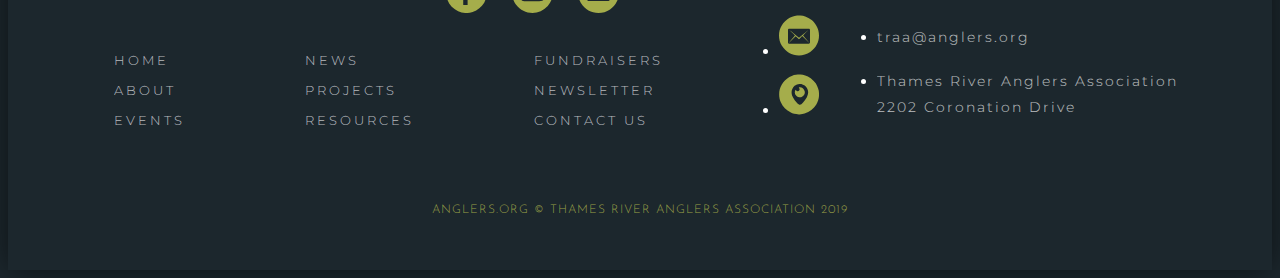
==== commit ed27267b: "Merge pull request #22 from katehmay/dev.km.galleryfixes" ====
--- a/about.html
+++ b/about.html
@@ -88,7 +88,7 @@
         <div class="gallery-Content">
           <img src="images/about-gallery3.jpg" alt="TRAA holding fish">
         </div>
-        
+
         <div class="gallery-Content">
           <img src="images/about-gallery4.jpg" alt="TRAA kids helping out each other">
         </div>
@@ -211,7 +211,7 @@
           </div>
 
           <div class="local-business-text first-row">
-            <p>Over the past couple of years the folks at <a href="https://www.melchersconstruction.com/" target="_blank">Melchers Construction Ltd</a> have offered up their beautiful boardroom for TRAA executive meetings. It's an ideal space with all the amenities required for us to accomplish all the "behind the scenes" work of the TRAA. Many thanks go out to the continued support of Melchers Construction Ltd.</p>
+            <p>Over the past couple of years the folks at <a href="https://www.melchersconstruction.com/" target="_blank">Melchers Construction Ltd</a> have offered their beautiful boardroom for TRAA executive meetings. It's an ideal space with all the amenities required for us to accomplish all the "behind the scenes" work of the TRAA. Many thanks go out to the continued support of Melchers Construction.</p>
           </div>
         </div>
 
--- a/css/main.css
+++ b/css/main.css
@@ -1044,8 +1044,8 @@
 }
 
 .program-gallery-img {
-  width: 184.59px;
-  height: 191.28px;
+  width: 49%;
+  height: 150px;
   margin-bottom: 5px;
 }
 
@@ -1550,7 +1550,7 @@
 
   #index-head{
     background-image:url('../images/index-header-img-tablet.png');
-    background-position: center;
+    background-position: left;
     background-repeat: no-repeat;
     background-size: cover;
     height:1055px;
@@ -1842,6 +1842,12 @@
 
   .projects-home-txt { padding-bottom: 0; height: auto; }
 
+  .program-gallery-img {
+    width: 24%;
+    height: 180px;
+    margin-bottom: 5px;
+  }
+
   /* TABLET ABOUT PAGE HERE */
   #about-page-info { width: 554.99px; margin-top: -400px; }
 
@@ -2455,6 +2461,9 @@
   }
   .gallery-Content img{ margin:0 auto; }
 
+  .local-business-Content1{ background-color:#042f3d; padding-bottom:90px; }
+  .local-business-Content2{ background-color:#042f3d; padding-bottom:80px; }
+
 
   /* DESKTOP PROJECTS PAGE */
   .current-proj-txt {
